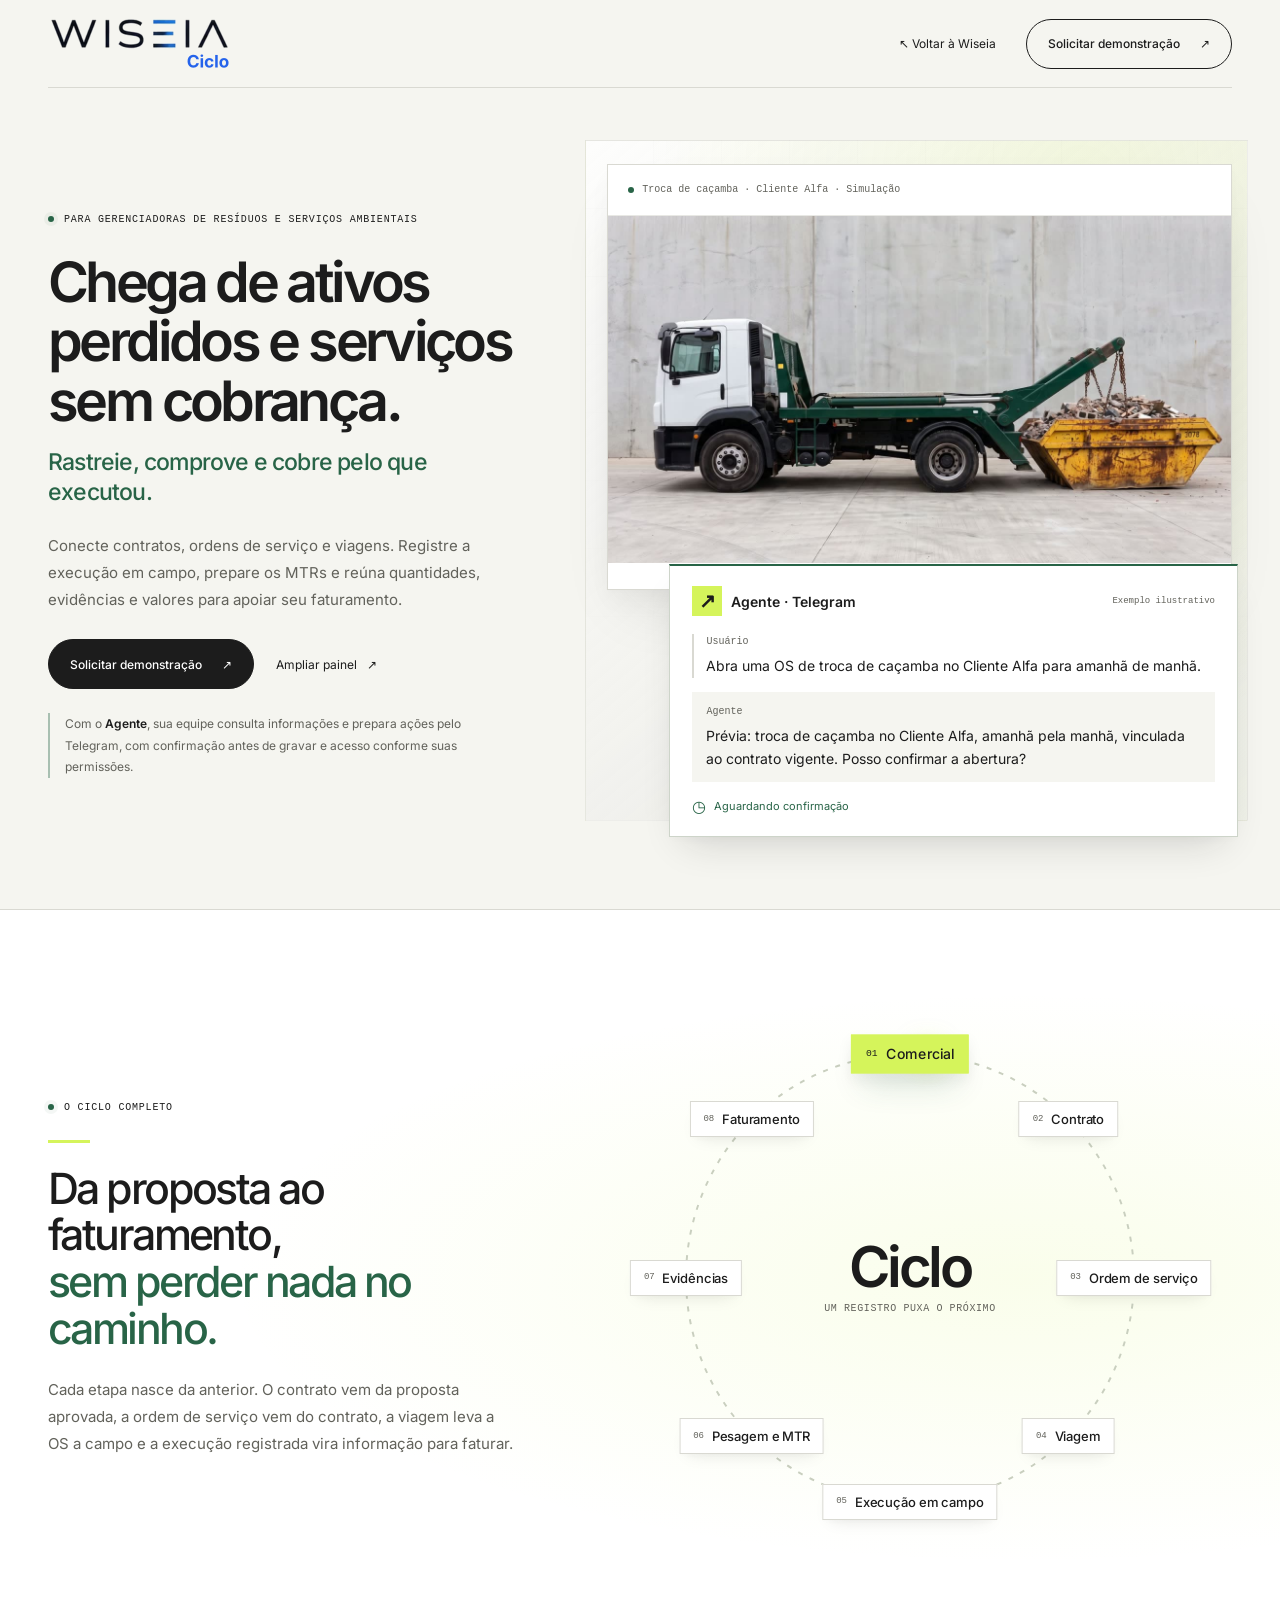
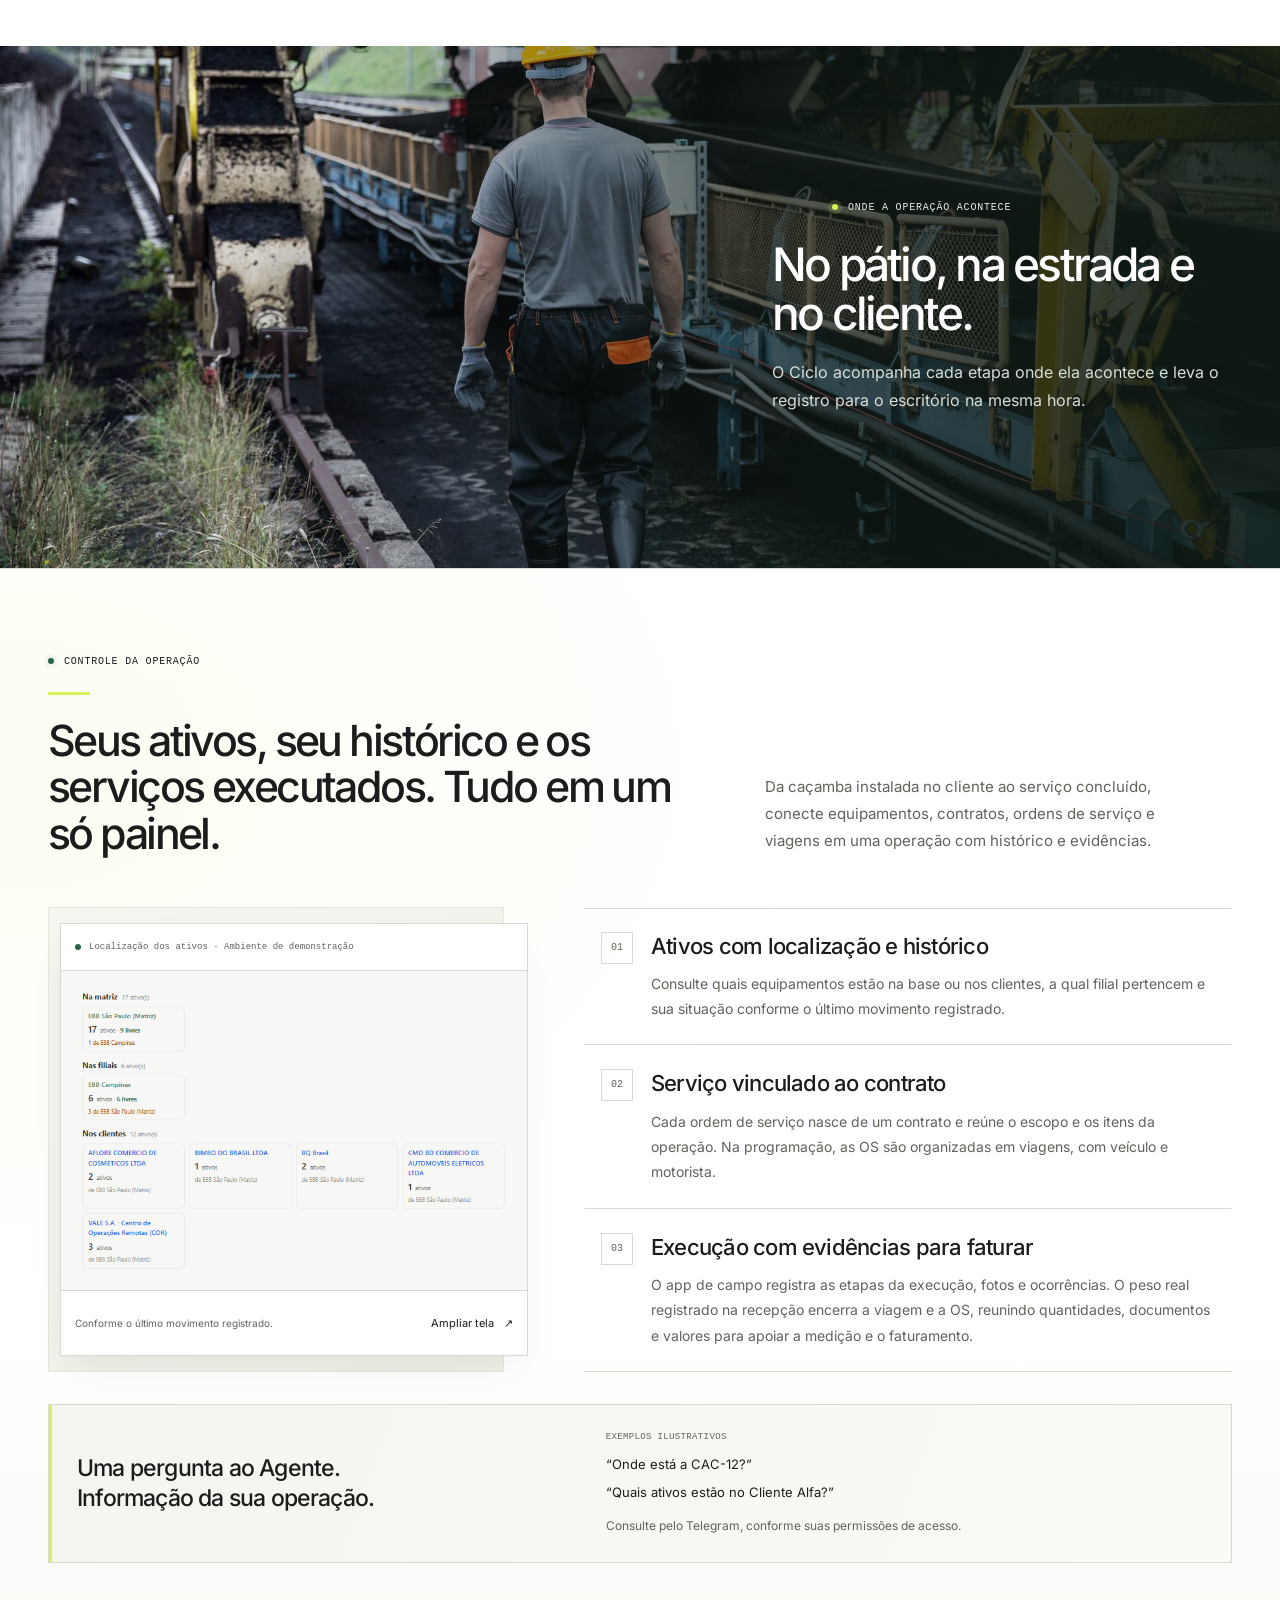
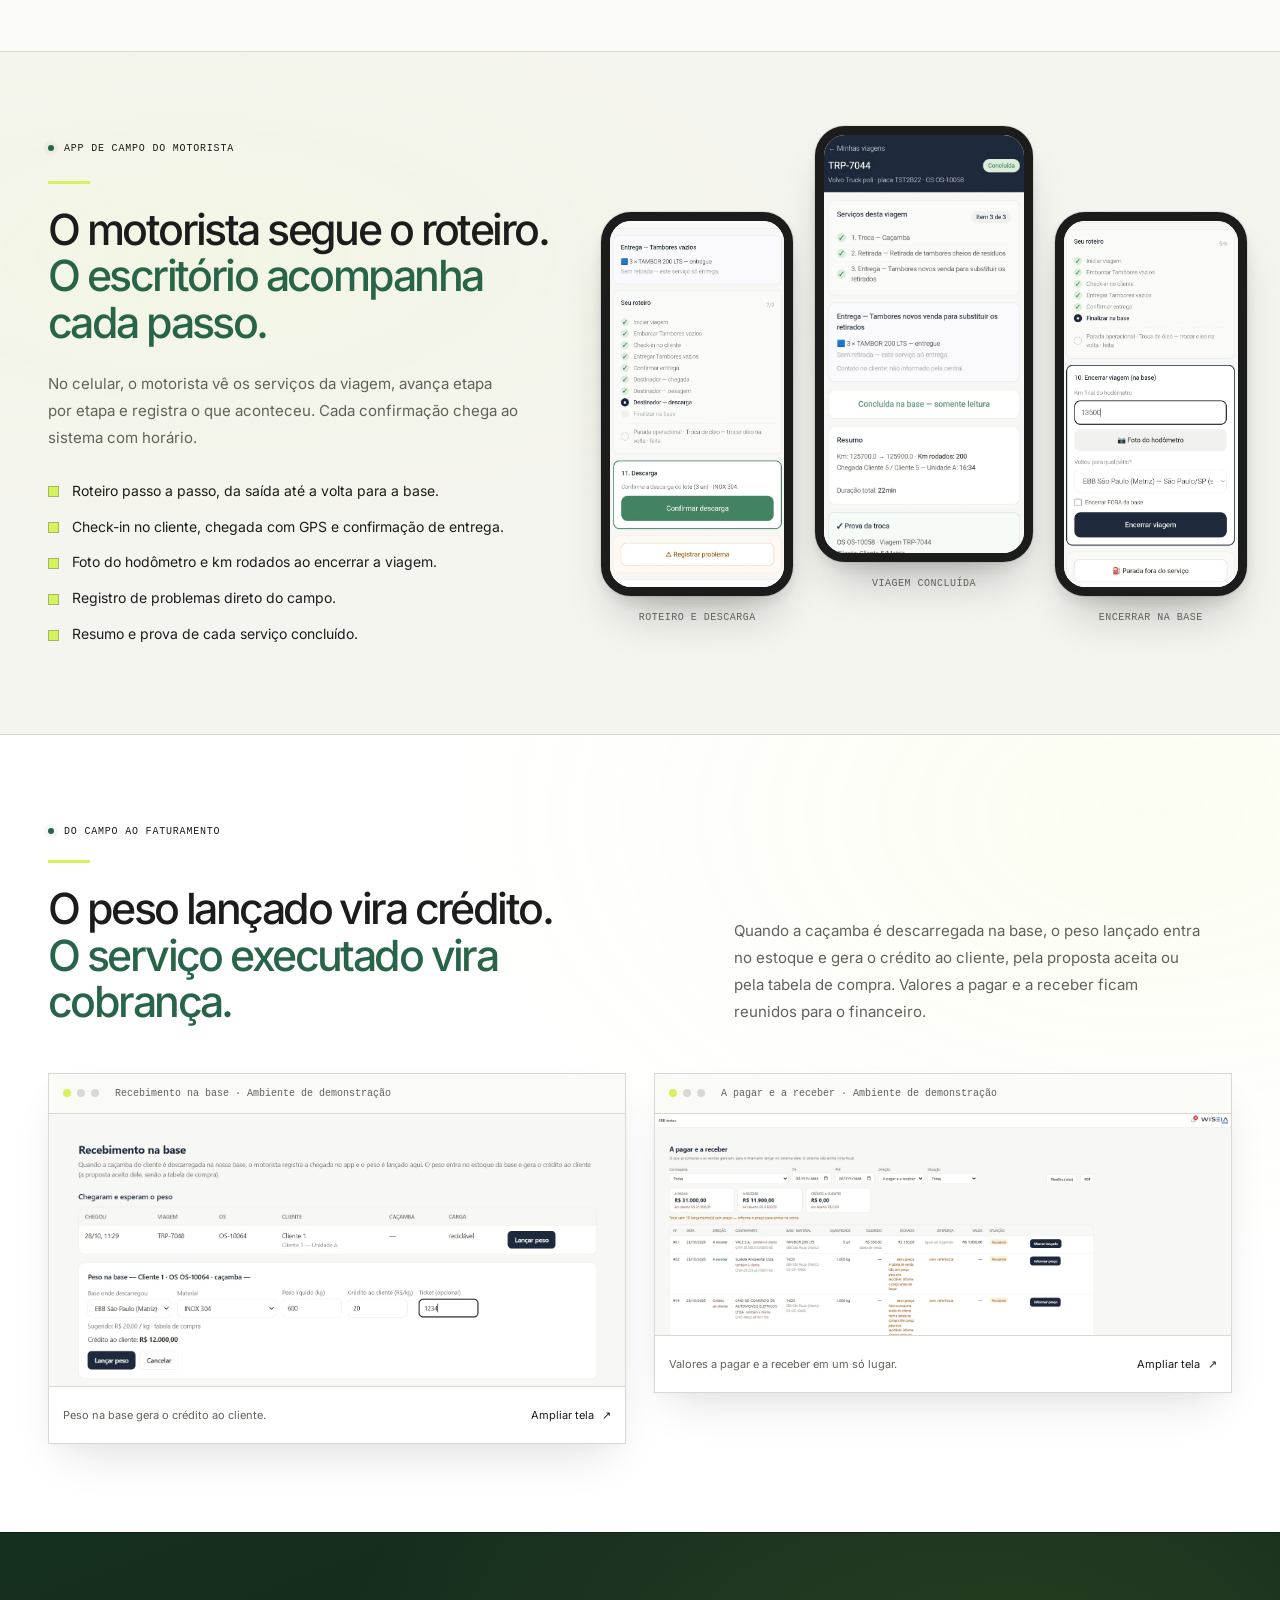
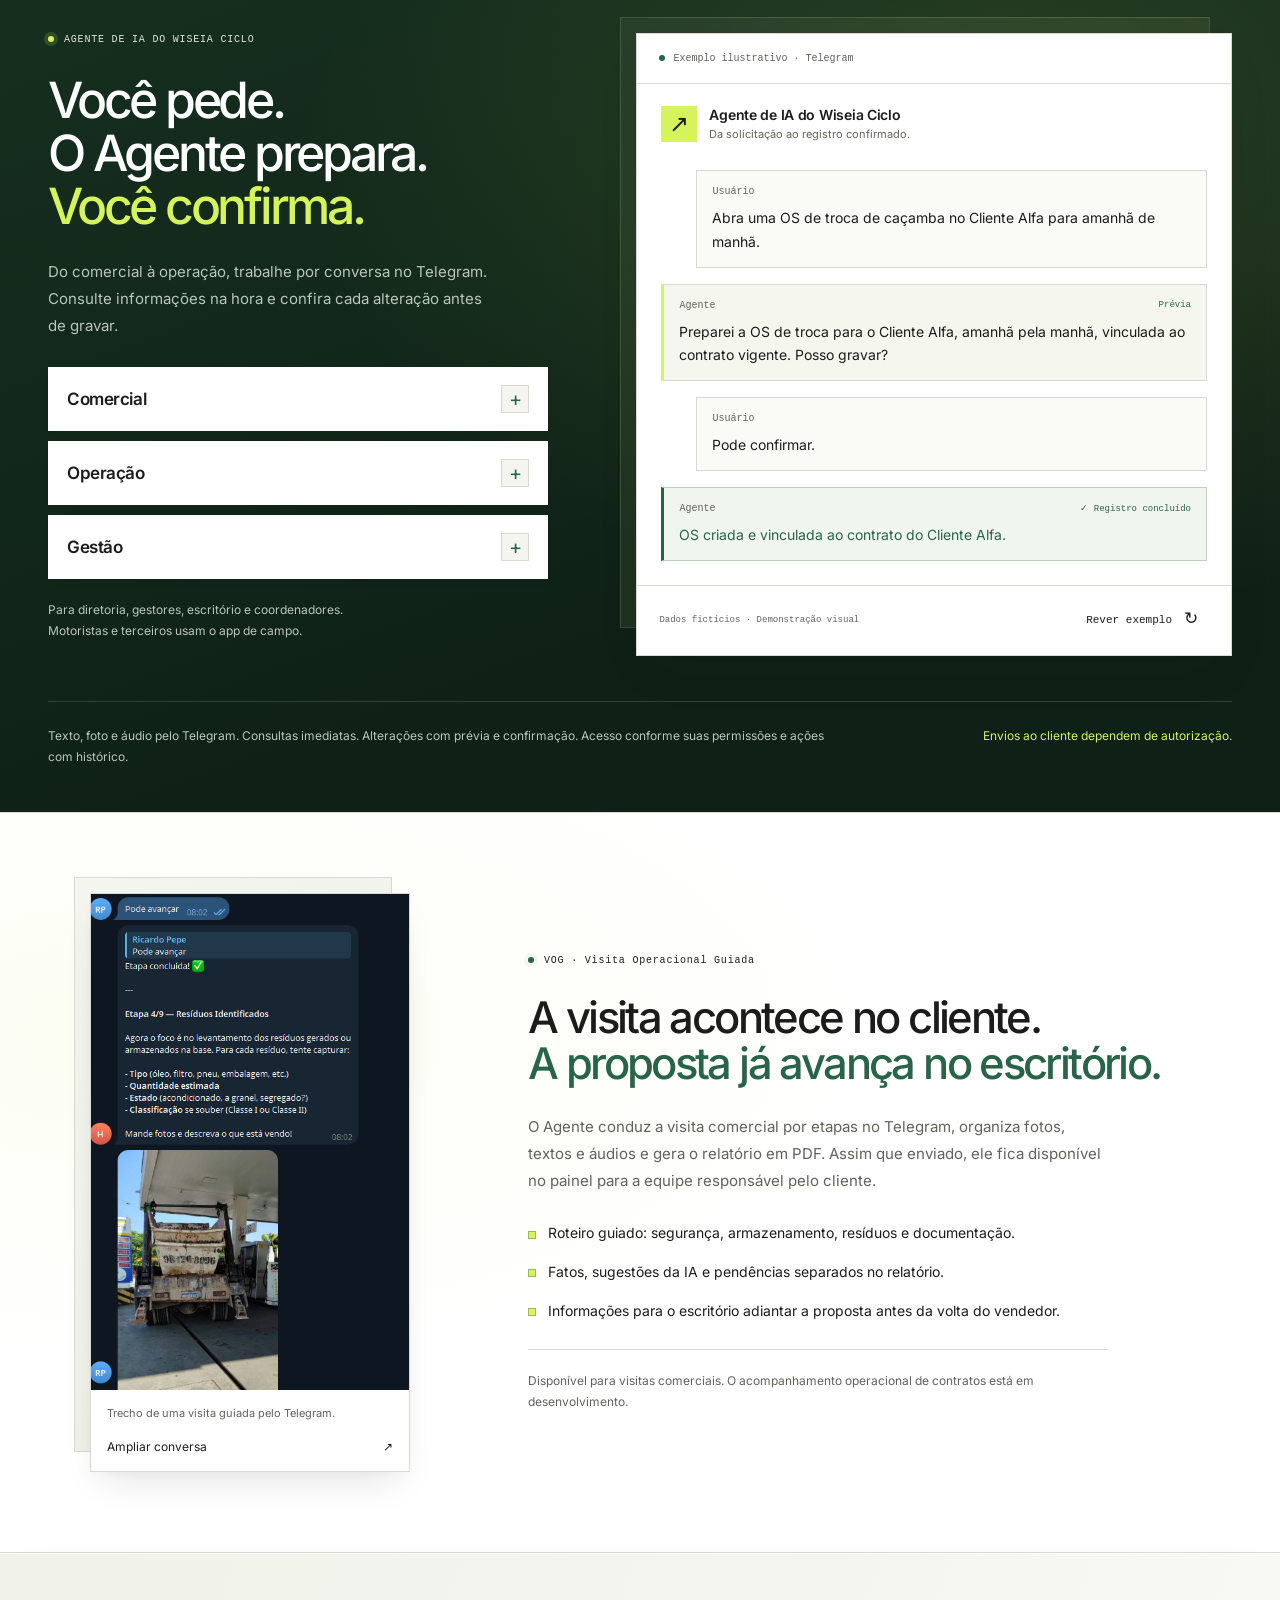
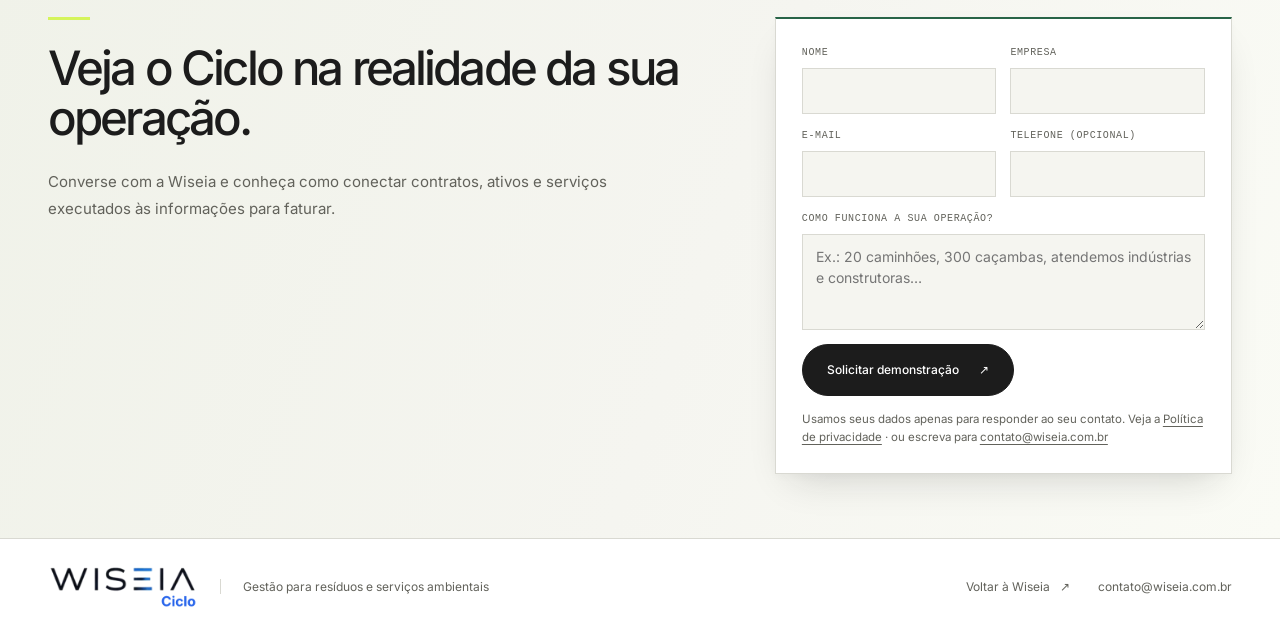
==== ciclo/index.html @ 480c8fe6 "Site publicado: home, Ciclo, Med, privacidade, formulários, SEO e analytics Co-Authored-By: Claude O" ====
<!doctype html>
<html lang="pt-BR">
<head>
  <meta charset="utf-8">
  <meta name="viewport" content="width=device-width, initial-scale=1">
  <meta name="theme-color" content="#f5f5f0">
  <meta name="description" content="WISEIA Ciclo: gestão para gerenciadoras de resíduos e serviços ambientais. Conecte contratos, ordens de serviço, viagens e evidências da execução em campo.">
  <title>WISEIA Ciclo — Opere, comprove e prepare seu faturamento</title>
  <link rel="canonical" href="https://wiseia.com.br/ciclo/">
  <link rel="icon" href="../favicon.ico" sizes="any">
  <link rel="icon" type="image/png" sizes="32x32" href="../assets/logos/favicon-32.png">
  <link rel="apple-touch-icon" href="../assets/logos/apple-touch-icon.png">
  <meta property="og:type" content="website">
  <meta property="og:locale" content="pt_BR">
  <meta property="og:site_name" content="WISEIA">
  <meta property="og:url" content="https://wiseia.com.br/ciclo/">
  <meta property="og:title" content="WISEIA Ciclo — Chega de ativos perdidos e serviços sem cobrança">
  <meta property="og:description" content="Gestão para gerenciadoras de resíduos e serviços ambientais: contratos, ordens de serviço, viagens, ativos e evidências da execução para apoiar o faturamento.">
  <meta property="og:image" content="https://wiseia.com.br/ciclo/assets/compartilhar-ciclo.jpg">
  <meta property="og:image:width" content="1200">
  <meta property="og:image:height" content="630">
  <meta property="og:image:alt" content="WISEIA Ciclo: chega de ativos perdidos e serviços sem cobrança.">
  <meta name="twitter:card" content="summary_large_image">
  <link rel="stylesheet" href="ciclo.css?v=5">
</head>
<body>
  <a class="skip" href="#conteudo">Pular para o conteúdo</a>
  <header class="header wrap">
    <a class="brand" href="../index.html" aria-label="WISEIA Ciclo — voltar à Wiseia">
      <span class="logo logo-ciclo"><img src="assets/wiseia-ciclo-logo-transparente.png" alt="WISEIA Ciclo" width="368" height="110"></span>
    </a>
    <nav aria-label="Navegação principal">
      <a class="back" href="../index.html"><span aria-hidden="true">↖</span> Voltar à Wiseia</a>
      <a class="button button-outline header-contact" href="#contato">Solicitar demonstração <span aria-hidden="true">↗</span></a>
    </nav>
  </header>
  <main id="conteudo">
    <section class="hero wrap" aria-labelledby="hero-title">
      <div class="copy">
        <p class="eyebrow"><span aria-hidden="true"></span>PARA GERENCIADORAS DE RESÍDUOS E SERVIÇOS AMBIENTAIS</p>
        <h1 id="hero-title">Chega de ativos perdidos e serviços sem cobrança.</h1>
        <p class="hero-complement">Rastreie, comprove e cobre pelo que executou.</p>
        <p class="lead">Conecte contratos, ordens de serviço e viagens. Registre a execução em campo, prepare os MTRs e reúna quantidades, evidências e valores para apoiar seu faturamento.</p>
        <div class="actions">
          <a class="button button-primary" href="#contato">Solicitar demonstração <span aria-hidden="true">↗</span></a>
          <a class="panel-link" href="../assets/raw_files/wiseia-ciclo-painel-operacional.png" data-open-panel aria-haspopup="dialog" aria-controls="panel-dialog">Ampliar painel <span aria-hidden="true">↗</span></a>
        </div>
        <p class="hermes">Com o <strong>Agente</strong>, sua equipe consulta informações e prepara ações pelo Telegram, com confirmação antes de gravar e acesso conforme suas permissões.</p>
      </div>
      <div class="visual">
        <div class="product-scene">
        <figure class="swap-card">
          <figcaption><span class="live-dot" aria-hidden="true"></span> Troca de caçamba · Cliente Alfa · Simulação</figcaption>
          <div class="swap-video" data-swap-video>
            <video src="assets/retirada-cacamba.mp4?v=2" poster="assets/retirada-cacamba-poster.jpg" muted loop playsinline autoplay preload="auto" aria-label="Simulação em vídeo: os braços do caminhão poliguindaste colocam a caçamba cheia de entulho sobre a carroceria, o caminhão sai e, em seguida, uma caçamba vazia aparece instalada no cliente."></video>
            <span class="swap-vtag vtag-os" aria-hidden="true"><i></i>OS-10064 · retirada de caçamba</span>
            <span class="swap-vtag vtag-ok" aria-hidden="true">✓ CAC-07 retirada · 09:14</span>
            <span class="swap-vtag vtag-ok vtag-in" aria-hidden="true">✓ CAC-12 instalada · 09:20</span>
          </div>
          <svg class="swap-scene" viewBox="0 0 640 380" role="img" aria-labelledby="swap-title">
            <title id="swap-title">Ilustração animada: um caminhão poliguindaste chega com uma caçamba vazia, a caçamba vazia sobe e gira no ar, a caçamba cheia do cliente sobe sem inclinar e é colocada no caminhão, a vazia fica instalada no Cliente Alfa e o caminhão leva a cheia para a base.</title>
            <defs>
              <!-- materiais -->
              <linearGradient id="g-cac" x1="0" y1="0" x2="0" y2="1"><stop offset="0" stop-color="#f58a3a"/><stop offset=".45" stop-color="#e66a1f"/><stop offset="1" stop-color="#b9490c"/></linearGradient>
              <linearGradient id="g-cab" x1="0" y1="0" x2="1" y2="0"><stop offset="0" stop-color="#d9dee2"/><stop offset=".25" stop-color="#f7f8f9"/><stop offset=".8" stop-color="#ffffff"/><stop offset="1" stop-color="#dfe4e7"/></linearGradient>
              <linearGradient id="g-cab-v" x1="0" y1="0" x2="0" y2="1"><stop offset="0" stop-color="#ffffff" stop-opacity="0"/><stop offset=".7" stop-color="#000" stop-opacity="0"/><stop offset="1" stop-color="#000" stop-opacity=".12"/></linearGradient>
              <linearGradient id="g-glass" x1="0" y1="0" x2="1" y2="1"><stop offset="0" stop-color="#526a77"/><stop offset=".38" stop-color="#22313a"/><stop offset=".46" stop-color="#6f8996"/><stop offset=".52" stop-color="#26353e"/><stop offset="1" stop-color="#151f25"/></linearGradient>
              <linearGradient id="g-green" x1="0" y1="0" x2="0" y2="1"><stop offset="0" stop-color="#43996a"/><stop offset=".5" stop-color="#2f7a4f"/><stop offset="1" stop-color="#1f5737"/></linearGradient>
              <linearGradient id="g-arm" x1="0" y1="0" x2="1" y2="0"><stop offset="0" stop-color="#2a6c47"/><stop offset=".45" stop-color="#47a06f"/><stop offset="1" stop-color="#215a3b"/></linearGradient>
              <linearGradient id="g-chrome" x1="0" y1="0" x2="0" y2="1"><stop offset="0" stop-color="#f6f8f9"/><stop offset=".3" stop-color="#b6bec4"/><stop offset=".5" stop-color="#eef2f4"/><stop offset=".75" stop-color="#9aa3a9"/><stop offset="1" stop-color="#5f686e"/></linearGradient>
              <linearGradient id="g-dark" x1="0" y1="0" x2="0" y2="1"><stop offset="0" stop-color="#3b4249"/><stop offset="1" stop-color="#181b1e"/></linearGradient>
              <linearGradient id="g-under" x1="0" y1="0" x2="0" y2="1"><stop offset="0" stop-color="#000" stop-opacity=".55"/><stop offset="1" stop-color="#000" stop-opacity="0"/></linearGradient>
              <radialGradient id="g-rim" cx=".42" cy=".38" r=".7"><stop offset="0" stop-color="#f3f5f6"/><stop offset=".55" stop-color="#bcc3c8"/><stop offset="1" stop-color="#7c858b"/></radialGradient>
              <radialGradient id="g-tire"><stop offset=".6" stop-color="#2a2d31"/><stop offset=".92" stop-color="#151719"/><stop offset="1" stop-color="#0c0d0e"/></radialGradient>
              <radialGradient id="g-lamp" cx=".35" cy=".35" r=".8"><stop offset="0" stop-color="#ffffff"/><stop offset=".6" stop-color="#dfe7ee"/><stop offset="1" stop-color="#8e9aa3"/></radialGradient>
              <pattern id="p-zebra" width="6" height="6" patternUnits="userSpaceOnUse" patternTransform="rotate(45)"><rect width="3" height="6" fill="#d7262b"/><rect x="3" width="3" height="6" fill="#ffffff"/></pattern>
              <!-- textura de tinta gasta -->
              <filter id="f-grain" x="0" y="0" width="100%" height="100%">
                <feTurbulence type="fractalNoise" baseFrequency="0.9" numOctaves="2" seed="7" result="n"/>
                <feColorMatrix in="n" type="matrix" values="0 0 0 0 0  0 0 0 0 0  0 0 0 0 0  0 0 0 0.22 0" result="na"/>
                <feComposite in="na" in2="SourceGraphic" operator="in" result="nm"/>
                <feBlend in="SourceGraphic" in2="nm" mode="multiply"/>
              </filter>

              <!-- caçamba estacionária (vista lateral) -->
              <g id="cac-body">
                <path d="M2 4 H128 L116 56 H14 Z" fill="url(#g-cac)" stroke="#7a3208" stroke-width="1.1" stroke-linejoin="round" filter="url(#f-grain)"/>
                <path d="M116 56 H14 L12.4 49 H117.6 Z" fill="#000" opacity=".16"/>
                <path d="M3.5 6 L15 54" stroke="#000" stroke-width="2" opacity=".12"/>
                <path d="M126.5 6 L115 54" stroke="#000" stroke-width="2" opacity=".12"/>
                <path d="M44 8 L46 54 M86 8 L84 54" stroke="#c14f10" stroke-width="3.2"/>
                <path d="M44.9 8 L46.9 54 M86.9 8 L84.9 54" stroke="#ffa565" stroke-width=".8" opacity=".75"/>
                <path d="M28 22 C29 31 27 38 29 47 M63 21 C64 29 62 37 64 45 M101 22 C100 30 102 38 100 46" stroke="#6b2a07" stroke-width="1.6" opacity=".22" fill="none"/>
                <ellipse cx="72" cy="36" rx="9" ry="5" fill="#000" opacity=".06"/>
                <ellipse cx="70" cy="34.5" rx="7" ry="3" fill="#fff" opacity=".07"/>
                <rect x="13" y="25" width="12" height="15" fill="url(#p-zebra)" stroke="#7a3208" stroke-width=".6"/>
                <rect x="105" y="25" width="12" height="15" fill="url(#p-zebra)" stroke="#7a3208" stroke-width=".6"/>
                <path d="M5 17 H125" stroke="#a9440b" stroke-width="5"/>
                <path d="M5 15 H125" stroke="#ffa565" stroke-width=".9" opacity=".8"/>
                <path d="M5 19.4 H125" stroke="#000" stroke-width=".8" opacity=".2"/>
                <rect x="-8" y="13" width="11" height="8" rx="2.5" fill="#4f2207"/>
                <rect x="127" y="13" width="11" height="8" rx="2.5" fill="#4f2207"/>
                <circle cx="-2.5" cy="17" r="1.6" fill="#9a5a34"/>
                <circle cx="132.5" cy="17" r="1.6" fill="#9a5a34"/>
                <rect x="-3" y="-3" width="136" height="9" rx="1.5" fill="#d65d17" stroke="#7a3208" stroke-width="1.1"/>
                <path d="M-1 -1.2 H131" stroke="#ffb57e" stroke-width="1" opacity=".8"/>
                <path d="M-2 4.6 H132" stroke="#000" stroke-width=".9" opacity=".2"/>
                <rect x="22" y="55" width="16" height="4" rx="1" fill="#3f1b05"/>
                <rect x="92" y="55" width="16" height="4" rx="1" fill="#3f1b05"/>
              </g>
              <g id="cac-load" stroke="#5f574d" stroke-width=".8" stroke-linejoin="round">
                <path d="M3 -2 L9 -10 L19 -13 L26 -5 L24 -2Z" fill="#9d9384"/>
                <path d="M17 -2 L23 -14 L35 -19 L44 -10 L40 -2Z" fill="#c9bfae"/>
                <path d="M35 -2 L41 -15 L53 -23 L63 -13 L59 -2Z" fill="#b8ad9c"/>
                <path d="M51 -9 L57 -21 L69 -25 L77 -15 L71 -7Z" fill="#9a5a3c"/>
                <path d="M57 -2 L65 -13 L79 -17 L87 -7 L83 -2Z" fill="#a7a7a1"/>
                <path d="M77 -5 L85 -19 L97 -22 L103 -11 L97 -3Z" fill="#c9bfae"/>
                <path d="M83 -2 L91 -10 L105 -14 L113 -5 L109 -2Z" fill="#9d9384"/>
                <path d="M103 -2 L109 -11 L119 -12 L127 -2Z" fill="#b8ad9c"/>
                <path d="M27 -11 L33 -17 L40 -15 L37 -9Z" fill="#7d7468"/>
                <path d="M89 -15 L95 -20 L101 -17 L97 -12Z" fill="#a8603f"/>
                <path d="M62 -18 L66 -22 L72 -20 L69 -16Z" fill="#7d7468"/>
                <path d="M46 -6 L49 -9 L53 -7 L51 -4Z" fill="#6f665b"/>
              </g>

              <!-- roda: pneu com banda, flanco, aro, porcas -->
              <g id="wheel">
                <circle r="25" fill="url(#g-tire)"/>
                <circle r="24" fill="none" stroke="#33373c" stroke-width="2.2" stroke-dasharray="2.4 1.8"/>
                <circle r="19.5" fill="none" stroke="#3a3e43" stroke-width=".7"/>
                <circle r="15" fill="url(#g-rim)"/>
                <circle r="15" fill="none" stroke="#545c62" stroke-width="1.1"/>
                <circle r="11.5" fill="none" stroke="#8d969c" stroke-width=".8"/>
                <g fill="#4d5459"><circle cx="8" cy="0" r="1.4"/><circle cx="5.66" cy="5.66" r="1.4"/><circle cx="0" cy="8" r="1.4"/><circle cx="-5.66" cy="5.66" r="1.4"/><circle cx="-8" cy="0" r="1.4"/><circle cx="-5.66" cy="-5.66" r="1.4"/><circle cx="0" cy="-8" r="1.4"/><circle cx="5.66" cy="-5.66" r="1.4"/></g>
                <circle r="4.8" fill="#8a9298"/><circle r="2.1" fill="#2a2f34"/>
              </g>
            </defs>

            <!-- chão, estrada e marcação do cliente -->
            <path class="swap-road" d="M0 300 H640"/>
            <path class="swap-lane" d="M0 322 H640"/>
            <g class="swap-pin" transform="translate(470 344)">
              <path d="M0 -14 c-6 0 -10 4.5 -10 10 c0 7 10 16 10 16 s10 -9 10 -16 c0 -5.5 -4 -10 -10 -10z" fill="#286447"/>
              <circle cy="-4" r="3.4" fill="#d5f45b"/>
              <text x="16" y="1">Cliente Alfa</text>
            </g>
            <ellipse class="swap-spot" cx="470" cy="301" rx="74" ry="6"/>
            <ellipse class="swap-ring" cx="470" cy="300" rx="80" ry="14"/>

            <!-- caçamba G: começa cheia no cliente e vai para o caminhão -->
            <g class="cac cac-g">
              <use href="#cac-load" class="cac-mound" transform="translate(405 244)"/>
              <use href="#cac-body" transform="translate(405 244)"/>
              <text class="cac-id" x="470" y="282">CAC-07</text>
            </g>

            <!-- caminhão poliguindaste: chassi, cabine e rodas -->
            <g class="truck">
              <ellipse cx="152" cy="301" rx="152" ry="4.5" fill="#1c1c1c" opacity=".2"/>
              <rect x="8" y="254" width="286" height="32" fill="url(#g-under)" opacity=".55"/>
              <!-- longarina e plataforma -->
              <rect x="4" y="246" width="296" height="10" rx="1.5" fill="url(#g-dark)"/>
              <path d="M4 247.2 H300" stroke="#59616a" stroke-width=".8"/>
              <rect x="4" y="236" width="238" height="10.5" rx="1" fill="url(#g-green)" stroke="#173f29" stroke-width=".8"/>
              <path d="M5 237 H241" stroke="#7fcc9f" stroke-width=".8" opacity=".7"/>
              <g fill="#d7262b"><rect x="26" y="240" width="5" height="2.6"/><rect x="66" y="240" width="5" height="2.6"/><rect x="106" y="240" width="5" height="2.6"/><rect x="146" y="240" width="5" height="2.6"/><rect x="186" y="240" width="5" height="2.6"/><rect x="226" y="240" width="5" height="2.6"/></g>
              <g fill="#ffffff"><rect x="31" y="240" width="5" height="2.6"/><rect x="71" y="240" width="5" height="2.6"/><rect x="111" y="240" width="5" height="2.6"/><rect x="151" y="240" width="5" height="2.6"/><rect x="191" y="240" width="5" height="2.6"/><rect x="231" y="240" width="5" height="2.6"/></g>
              <!-- traseira: lanterna e pé estabilizador -->
              <rect x="1" y="237" width="5" height="11" rx="1.2" fill="#c81e24"/>
              <rect x="1.8" y="238.5" width="3.4" height="3" rx=".8" fill="#ff8a8f" opacity=".7"/>
              <path d="M13 252 L22 252 L12 293 L5 293 Z" fill="url(#g-arm)" stroke="#173f29" stroke-width=".8"/>
              <rect x="0" y="292" width="17" height="4.5" rx="1.2" fill="#24282c"/>
              <!-- tanque de ar, tanque de combustível e bateria -->
              <rect x="116" y="257" width="30" height="10" rx="5" fill="url(#g-chrome)" opacity=".85"/>
              <rect x="150" y="257" width="46" height="24" rx="10" fill="url(#g-chrome)" stroke="#6a7378" stroke-width=".8"/>
              <path d="M156 258 V280 M190 258 V280" stroke="#3b4248" stroke-width="2.2"/>
              <rect x="166" y="255" width="7" height="3" rx="1" fill="#5d666c"/>
              <rect x="200" y="257" width="27" height="27" rx="2" fill="url(#g-dark)"/>
              <path d="M200 261 H227" stroke="#59616a" stroke-width=".8"/>
              <!-- protetor lateral -->
              <g fill="url(#g-green)" stroke="#173f29" stroke-width=".5">
                <rect x="112" y="262" width="118" height="3.6" rx="1.8"/>
                <rect x="112" y="279" width="118" height="3.6" rx="1.8"/>
                <rect x="113" y="255" width="3.4" height="29" rx="1"/>
                <rect x="146" y="255" width="3.4" height="29" rx="1"/>
                <rect x="196" y="255" width="3.4" height="29" rx="1"/>
              </g>
              <g fill="#d7262b"><circle cx="130" cy="263.8" r="1.1"/><circle cx="172" cy="263.8" r="1.1"/><circle cx="214" cy="263.8" r="1.1"/></g>
              <!-- cavalete atrás da cabine -->
              <path d="M232 238 L233.5 190 H240.5 L241 238 Z" fill="url(#g-arm)" stroke="#173f29" stroke-width=".8"/>
              <path d="M231 190 H243" stroke="#173f29" stroke-width="3" stroke-linecap="round"/>
              <!-- cabine (cara-chata) -->
              <path d="M244 290 V275 A27 27 0 0 1 298 275 V290 Z" fill="#0f1113"/>
              <path d="M241 288 V184 Q241 174 252 174 H283 Q291 174 292 182 L295 240 Q297 252 296 264 V288 Z" fill="url(#g-cab)" stroke="#8a9298" stroke-width=".9" stroke-linejoin="round"/>
              <path d="M241 288 V184 Q241 174 252 174 H283 Q291 174 292 182 L295 240 Q297 252 296 264 V288 Z" fill="url(#g-cab-v)"/>
              <path d="M241 186 Q241 174 252 174 H283 Q291 174 292 182 L292.3 186 Z" fill="#c9d0d5" opacity=".8"/>
              <path d="M244 176 H289" stroke="#fff" stroke-width="1" opacity=".9"/>
              <circle cx="287" cy="177.5" r="1.1" fill="#f59e0b"/><circle cx="282" cy="177.5" r="1.1" fill="#f59e0b"/>
              <rect x="247" y="185" width="9" height="22" rx="1.6" fill="url(#g-glass)" stroke="#27333a" stroke-width=".7"/>
              <path d="M260 182 H285 Q288 182 288.4 186 L290 226 H260 Z" fill="url(#g-glass)" stroke="#27333a" stroke-width="1"/>
              <path d="M268 182 H274 L263 226 H260 V214 Z" fill="#fff" opacity=".12"/>
              <path d="M257 180 V262 Q257 266 261 266 H290" fill="none" stroke="#aeb6bb" stroke-width="1"/>
              <rect x="261" y="231" width="8" height="2.2" rx="1" fill="#59626a"/>
              <rect x="268" y="238" width="13" height="8" rx=".8" fill="#ffffff" stroke="#c1c8cd" stroke-width=".5"/>
              <path d="M270 240.5 H279 M270 242.5 H277 M270 244.5 H278" stroke="#7d868c" stroke-width=".5"/>
              <rect x="268" y="248" width="8" height="5" rx=".6" fill="#e6efff" stroke="#c1c8cd" stroke-width=".4"/>
              <path d="M292 182 L295 240 Q297 252 296 264 H293.5 L291 186 Z" fill="#000" opacity=".07"/>
              <path d="M241 266 H296 V288 H241 Z" fill="url(#g-dark)"/>
              <path d="M241 266.5 H296" stroke="#66737d" stroke-width=".8"/>
              <path d="M293 244 H296 M293 247 H296.4 M293 250 H296.6" stroke="#9aa3a9" stroke-width=".7"/>
              <rect x="290" y="252" width="6.5" height="8" rx="2" fill="url(#g-lamp)" stroke="#7d878e" stroke-width=".5"/>
              <rect x="290" y="261" width="6.5" height="3" rx="1" fill="#f59e0b"/>
              <rect x="292" y="268" width="6.5" height="20" rx="2" fill="#24292e"/>
              <rect x="247" y="279" width="12" height="2.6" rx=".8" fill="#a7afb4"/>
              <path d="M292 190 H301.5 V223" fill="none" stroke="#24292e" stroke-width="2.2" stroke-linejoin="round"/>
              <rect x="298.2" y="194" width="6.4" height="24" rx="2.2" fill="url(#g-dark)"/>
              <rect x="299.2" y="220.5" width="5" height="6" rx="1.5" fill="url(#g-dark)"/>
              <!-- rodas (eixo traseiro duplo + dianteiro) -->
              <g class="wheel" style="transform-origin:32px 275px"><use href="#wheel" x="32" y="275"/></g>
              <g class="wheel" style="transform-origin:86px 275px"><use href="#wheel" x="86" y="275"/></g>
              <g class="wheel" style="transform-origin:271px 275px"><use href="#wheel" x="271" y="275"/></g>
              <!-- para-lamas por cima das rodas -->
              <path d="M5 262 Q5 246 24 246 H94 Q113 246 113 262" fill="none" stroke="#1b1e21" stroke-width="4.2" stroke-linecap="round"/>
              <path d="M241 277 A30 30 0 0 1 300 277" fill="none" stroke="#1b1e21" stroke-width="3.6"/>
            </g>

            <!-- caçamba T: chega vazia no caminhão e fica instalada no cliente -->
            <g class="cac cac-t">
              <use href="#cac-load" class="cac-mound" transform="translate(105 178)"/>
              <use href="#cac-body" transform="translate(105 178)"/>
              <text class="cac-id" x="170" y="216">CAC-12</text>
            </g>

            <!-- braços do poliguindaste: ficam por fora da caçamba -->
            <g class="truck">
              <path d="M110 239 L120 233 L60 149 L52 155 Z" fill="#1d4d33" opacity=".95"/>
              <path d="M125 245 L98 220" stroke="url(#g-dark)" stroke-width="6.5" stroke-linecap="round"/>
              <path d="M98 220 L72 197" stroke="url(#g-chrome)" stroke-width="3.4" stroke-linecap="round"/>
              <path d="M97.5 219 L72.5 197" stroke="#fff" stroke-width=".7" opacity=".7"/>
              <path d="M103.3 235.7 L96.7 240.3 L36.7 154.3 L43.3 149.7 Z" fill="url(#g-arm)" stroke="#173f29" stroke-width=".9" stroke-linejoin="round"/>
              <path d="M101 236 L41 151" stroke="#8fe0b2" stroke-width=".8" opacity=".55"/>
              <rect x="33" y="145" width="15" height="9" rx="2.5" fill="#215a3b" stroke="#173f29" stroke-width=".8"/>
              <circle cx="100" cy="238" r="4.2" fill="#24282c"/><circle cx="100" cy="238" r="1.6" fill="#9aa3a9"/>
              <circle cx="72" cy="197" r="2.2" fill="#24282c"/>
              <path d="M40.5 154 V176" stroke="#3a3f44" stroke-width="2.6" stroke-dasharray="2.6 1.6"/>
              <path d="M40.5 176 q0 5 4 5 q3 0 3 -3" fill="none" stroke="#3a3f44" stroke-width="2"/>
            </g>

            <!-- registros que aparecem ao longo da troca -->
            <g class="swap-tag tag-os" transform="translate(372 128)">
              <rect width="196" height="30" rx="4"/><circle cx="16" cy="15" r="4" class="tag-dot"/>
              <text x="28" y="19">OS-10064 · troca de caçamba</text>
            </g>
            <g class="swap-tag tag-ok" transform="translate(368 168)">
              <rect width="204" height="30" rx="4"/><text x="14" y="19">✓ CAC-12 instalada · 09:14</text>
            </g>
            <g class="swap-tag tag-out" transform="translate(300 150)">
              <rect width="214" height="30" rx="4"/><text x="14" y="19">CAC-07 retirada · rumo à base</text>
            </g>
          </svg>
        </figure>
        <aside class="hermes-card" aria-labelledby="hermes-title">
          <div class="hermes-head"><h2 id="hermes-title"><span class="hermes-icon" aria-hidden="true">↗</span> Agente · Telegram</h2><span class="example">Exemplo ilustrativo</span></div>
          <div class="conversation"><p class="user-message"><span>Usuário</span>Abra uma OS de troca de caçamba no Cliente Alfa para amanhã de manhã.</p>
          <div class="response-slot"><span class="preparing" aria-hidden="true"><i></i><i></i><i></i> Preparando prévia</span><p class="hermes-message"><span>Agente</span>Prévia: troca de caçamba no Cliente Alfa, amanhã pela manhã, vinculada ao contrato vigente. Posso confirmar a abertura?</p></div></div>
          <p class="confirmation"><span aria-hidden="true">◷</span> Aguardando confirmação</p>
        </aside>
        </div>
      </div>
    </section>
    <section class="cycle-section" aria-labelledby="cycle-title">
      <div class="wrap cycle-layout">
        <div class="cycle-copy" data-cx-reveal>
          <p class="eyebrow"><span aria-hidden="true"></span>O CICLO COMPLETO</p>
          <h2 id="cycle-title">Da proposta ao faturamento, <span>sem perder nada no caminho.</span></h2>
          <p class="cycle-description">Cada etapa nasce da anterior. O contrato vem da proposta aprovada, a ordem de serviço vem do contrato, a viagem leva a OS a campo e a execução registrada vira informação para faturar.</p>
        </div>
        <div class="cycle-visual" data-cycle data-cx-reveal>
          <svg class="cycle-ring" viewBox="0 0 100 100" aria-hidden="true"><circle cx="50" cy="50" r="40"/></svg>
          <span class="cycle-runner" aria-hidden="true"><i></i></span>
          <div class="cycle-center" aria-hidden="true"><strong>Ciclo</strong><span>um registro puxa o próximo</span></div>
          <ol class="cycle-steps" aria-label="Etapas do Ciclo">
            <li style="--i:0"><span>01</span>Comercial</li>
            <li style="--i:1"><span>02</span>Contrato</li>
            <li style="--i:2"><span>03</span>Ordem de serviço</li>
            <li style="--i:3"><span>04</span>Viagem</li>
            <li style="--i:4"><span>05</span>Execução em campo</li>
            <li style="--i:5"><span>06</span>Pesagem e MTR</li>
            <li style="--i:6"><span>07</span>Evidências</li>
            <li style="--i:7"><span>08</span>Faturamento</li>
          </ol>
        </div>
      </div>
    </section>
    <section class="field-band" aria-labelledby="field-band-title">
      <img src="assets/operacao-industrial-2000.jpg" alt="Operador de capacete amarelo caminhando ao lado de uma esteira industrial." width="2000" height="1333" loading="lazy" decoding="async">
      <div class="wrap field-band-copy" data-cx-reveal>
        <p class="eyebrow"><span aria-hidden="true"></span>ONDE A OPERAÇÃO ACONTECE</p>
        <h2 id="field-band-title">No pátio, na estrada e no cliente.</h2>
        <p>O Ciclo acompanha cada etapa onde ela acontece e leva o registro para o escritório na mesma hora.</p>
      </div>
    </section>
    <section class="operation" aria-labelledby="operation-title">
      <div class="wrap">
        <header class="operation-heading" data-operation-reveal>
          <div>
            <p class="eyebrow"><span aria-hidden="true"></span>CONTROLE DA OPERAÇÃO</p>
            <h2 id="operation-title">Seus ativos, seu histórico e os serviços executados. Tudo em um só painel.</h2>
          </div>
          <p class="operation-description">Da caçamba instalada no cliente ao serviço concluído, conecte equipamentos, contratos, ordens de serviço e viagens em uma operação com histórico e evidências.</p>
        </header>
        <div class="operation-columns">
          <figure class="assets-view" data-operation-reveal>
            <div class="assets-window">
              <figcaption><span class="live-dot" aria-hidden="true"></span>Localização dos ativos · Ambiente de demonstração</figcaption>
              <a class="assets-capture" href="../assets/raw_files/wiseia-ciclo-localizacao-ativos.png" data-open-screen aria-haspopup="dialog" aria-controls="assets-dialog" aria-label="Ampliar captura completa de localização dos ativos">
                <img src="assets/localizacao-ativos-grupos.png" alt="Recorte real dos agrupamentos de equipamentos: na matriz EBB São Paulo, na filial EBB Campinas e nos clientes AFLORE, BIMBO DO BRASIL, BQ Brasil, CMD e VALE." width="656" height="430" loading="lazy">
              </a>
              <div class="assets-toolbar"><span>Conforme o último movimento registrado.</span><a href="../assets/raw_files/wiseia-ciclo-localizacao-ativos.png" data-open-screen aria-haspopup="dialog" aria-controls="assets-dialog">Ampliar tela <span aria-hidden="true">↗</span></a></div>
            </div>
          </figure>
          <div class="operation-details">
            <ol class="operation-blocks">
              <li data-operation-reveal><span class="operation-number" aria-hidden="true">01</span><div><h3>Ativos com localização e histórico</h3><p>Consulte quais equipamentos estão na base ou nos clientes, a qual filial pertencem e sua situação conforme o último movimento registrado.</p></div></li>
              <li data-operation-reveal><span class="operation-number" aria-hidden="true">02</span><div><h3>Serviço vinculado ao contrato</h3><p>Cada ordem de serviço nasce de um contrato e reúne o escopo e os itens da operação. Na programação, as OS são organizadas em viagens, com veículo e motorista.</p></div></li>
              <li data-operation-reveal><span class="operation-number" aria-hidden="true">03</span><div><h3>Execução com evidências para faturar</h3><p>O app de campo registra as etapas da execução, fotos e ocorrências. O peso real registrado na recepção encerra a viagem e a OS, reunindo quantidades, documentos e valores para apoiar a medição e o faturamento.</p></div></li>
            </ol>
          </div>
            <aside class="operation-hermes" aria-labelledby="operation-hermes-title" data-operation-reveal>
              <h3 id="operation-hermes-title">Uma pergunta ao Agente.<br>Informação da sua operação.</h3>
              <p class="operation-example-label">Exemplos ilustrativos</p>
              <ul class="operation-questions"><li>“Onde está a CAC-12?”</li><li>“Quais ativos estão no Cliente Alfa?”</li></ul>
              <p class="operation-permissions">Consulte pelo Telegram, conforme suas permissões de acesso.</p>
            </aside>
        </div>
      </div>
    </section>
    <section class="app-section" aria-labelledby="app-title">
      <div class="wrap app-layout">
        <div class="app-copy" data-cx-reveal>
          <p class="eyebrow"><span aria-hidden="true"></span>APP DE CAMPO DO MOTORISTA</p>
          <h2 id="app-title">O motorista segue o roteiro. <span>O escritório acompanha cada passo.</span></h2>
          <p class="app-description">No celular, o motorista vê os serviços da viagem, avança etapa por etapa e registra o que aconteceu. Cada confirmação chega ao sistema com horário.</p>
          <ul class="app-points">
            <li>Roteiro passo a passo, da saída até a volta para a base.</li>
            <li>Check-in no cliente, chegada com GPS e confirmação de entrega.</li>
            <li>Foto do hodômetro e km rodados ao encerrar a viagem.</li>
            <li>Registro de problemas direto do campo.</li>
            <li>Resumo e prova de cada serviço concluído.</li>
          </ul>
        </div>
        <div class="app-phones" data-cx-reveal>
          <figure class="phone phone-left"><div class="phone-screen"><img src="assets/app-descarga.webp" alt="App do motorista: roteiro em 7 de 9 etapas e botão Confirmar descarga do lote de INOX 304." width="610" height="1222" loading="lazy" decoding="async"></div><figcaption>Roteiro e descarga</figcaption></figure>
          <figure class="phone phone-center"><div class="phone-screen"><img src="assets/app-viagem-concluida.webp" alt="App do motorista: viagem concluída com três serviços confirmados, resumo de quilometragem e prova da troca." width="610" height="1222" loading="lazy" decoding="async"></div><figcaption>Viagem concluída</figcaption></figure>
          <figure class="phone phone-right"><div class="phone-screen"><img src="assets/app-encerrar-viagem.webp" alt="App do motorista: encerrar viagem na base com km final do hodômetro, foto do hodômetro e escolha do pátio." width="610" height="1222" loading="lazy" decoding="async"></div><figcaption>Encerrar na base</figcaption></figure>
        </div>
      </div>
    </section>
    <section class="billing-section" aria-labelledby="billing-title">
      <div class="wrap billing-layout">
        <header class="billing-heading" data-cx-reveal>
          <p class="eyebrow"><span aria-hidden="true"></span>DO CAMPO AO FATURAMENTO</p>
          <h2 id="billing-title">O peso lançado vira crédito. <span>O serviço executado vira cobrança.</span></h2>
          <p class="billing-description">Quando a caçamba é descarregada na base, o peso lançado entra no estoque e gera o crédito ao cliente, pela proposta aceita ou pela tabela de compra. Valores a pagar e a receber ficam reunidos para o financeiro.</p>
        </header>
        <div class="billing-screens">
          <figure class="browser" data-cx-reveal>
            <div class="browser-bar"><i></i><i></i><i></i><span>Recebimento na base · Ambiente de demonstração</span></div>
            <a class="browser-shot" href="assets/sistema-recebimento-base.webp" data-open-screen aria-haspopup="dialog" aria-controls="receiving-dialog" aria-label="Ampliar tela de recebimento na base"><img src="assets/sistema-recebimento-base.webp" alt="Tela Recebimento na base: caçamba que chegou aguardando peso e lançamento de 600 kg de INOX 304, gerando crédito de R$ 12.000,00 ao cliente." width="1567" height="740" loading="lazy" decoding="async"></a>
            <figcaption><span>Peso na base gera o crédito ao cliente.</span><a href="assets/sistema-recebimento-base.webp" data-open-screen aria-haspopup="dialog" aria-controls="receiving-dialog">Ampliar tela <span aria-hidden="true">↗</span></a></figcaption>
          </figure>
          <figure class="browser browser-offset" data-cx-reveal>
            <div class="browser-bar"><i></i><i></i><i></i><span>A pagar e a receber · Ambiente de demonstração</span></div>
            <a class="browser-shot" href="assets/wiseia-ciclo-apoio-financeiro.png" data-open-screen aria-haspopup="dialog" aria-controls="finance-dialog" aria-label="Ampliar tela de contas a pagar e a receber"><img src="assets/sistema-a-pagar-receber.webp" alt="Tela A pagar e a receber: totais a pagar e a receber e lançamentos por contraparte, material e situação." width="1566" height="600" loading="lazy" decoding="async"></a>
            <figcaption><span>Valores a pagar e a receber em um só lugar.</span><a href="assets/wiseia-ciclo-apoio-financeiro.png" data-open-screen aria-haspopup="dialog" aria-controls="finance-dialog">Ampliar tela <span aria-hidden="true">↗</span></a></figcaption>
          </figure>
        </div>
      </div>
    </section>
    <section class="agent-section" aria-labelledby="agent-title">
      <div class="wrap agent-layout">
        <div class="agent-copy">
          <p class="eyebrow"><span aria-hidden="true"></span>AGENTE DE IA DO WISEIA CICLO</p>
          <h2 id="agent-title">Você pede.<br>O Agente prepara.<br><span>Você confirma.</span></h2>
          <p class="agent-intro">Do comercial à operação, trabalhe por conversa no Telegram. Consulte informações na hora e confira cada alteração antes de gravar.</p>
          <div class="agent-capabilities" aria-label="Capacidades do Agente">
            <details><summary><span class="agent-capability-title">Comercial</span><span class="agent-expand" aria-hidden="true">+</span></summary><p>Cadastros por CNPJ, propostas com cálculo de custos e margens, aprovações por alçada, agenda, acompanhamento comercial e análise de editais.</p></details>
            <details><summary><span class="agent-capability-title">Operação</span><span class="agent-expand" aria-hidden="true">+</span></summary><p>Abertura e edição de OS, organização de viagens, verificação de conflitos, apontamentos e consultas de ativos, estoques e pendências de MTR e CDF. Preparação e acompanhamento de MTR, com CDF vinculado à OS.</p><p class="agent-note">A emissão oficial do MTR é concluída pelo usuário no SIGOR/SINIR.</p></details>
            <details><summary><span class="agent-capability-title">Gestão</span><span class="agent-expand" aria-hidden="true">+</span></summary><p>Resumo da manhã nos dias úteis e consulta de valores e pendências que apoiam o trabalho do financeiro.</p></details>
          </div>
          <p class="agent-audience">Para diretoria, gestores, escritório e coordenadores.<br>Motoristas e terceiros usam o app de campo.</p>
        </div>
        <figure class="agent-demo" aria-labelledby="agent-demo-title">
          <div class="agent-chat">
            <figcaption id="agent-demo-title"><span class="live-dot" aria-hidden="true"></span>Exemplo ilustrativo · Telegram</figcaption>
            <div class="agent-chat-heading"><span class="agent-mark" aria-hidden="true">↗</span><div><strong>Agente de IA do Wiseia Ciclo</strong><span>Da solicitação ao registro confirmado.</span></div></div>
            <ol class="agent-messages" aria-label="Conversa ilustrativa com dados fictícios">
              <li class="agent-turn agent-turn-user"><span class="agent-speaker">Usuário</span><p>Abra uma OS de troca de caçamba no Cliente Alfa para amanhã de manhã.</p></li>
              <li class="agent-response-slot"><span class="agent-thinking" aria-hidden="true"><i></i><i></i><i></i>Preparando prévia</span><div class="agent-turn agent-turn-preview"><span class="agent-speaker">Agente <span class="agent-message-label">Prévia</span></span><p>Preparei a OS de troca para o Cliente Alfa, amanhã pela manhã, vinculada ao contrato vigente. Posso gravar?</p></div></li>
              <li class="agent-turn agent-turn-user"><span class="agent-speaker">Usuário</span><p>Pode confirmar.</p></li>
              <li class="agent-response-slot"><span class="agent-thinking" aria-hidden="true"><i></i><i></i><i></i>Registrando após confirmação</span><div class="agent-turn agent-turn-done"><span class="agent-speaker">Agente <span class="agent-message-label">✓ Registro concluído</span></span><p>OS criada e vinculada ao contrato do Cliente Alfa.</p></div></li>
            </ol>
            <div class="agent-chat-footer"><span>Dados fictícios · Demonstração visual</span><button class="agent-replay" type="button" hidden>Rever exemplo <span aria-hidden="true">↻</span></button></div>
          </div>
        </figure>
        <footer class="agent-rules"><p>Texto, foto e áudio pelo Telegram. Consultas imediatas. Alterações com prévia e confirmação. Acesso conforme suas permissões e ações com histórico.</p><p>Envios ao cliente dependem de autorização.</p></footer>
      </div>
    </section>
    <section class="vog-section" aria-labelledby="vog-title">
      <div class="wrap vog-layout">
        <figure class="vog-figure" data-vog-reveal>
          <div class="vog-surface">
            <a class="vog-preview" href="../assets/raw_files/wiseia-ciclo-vog-telegram.png" data-open-screen aria-haspopup="dialog" aria-controls="vog-dialog" aria-label="Ampliar conversa completa de uma visita guiada pelo Telegram">
              <img src="assets/vog-telegram-previa.png" alt="Conversa real no Telegram: autorização para avançar, conclusão da etapa de armazenamento, orientações para registrar os resíduos identificados e foto enviada em campo." width="478" height="746" loading="lazy">
              <span class="vog-zoom" aria-hidden="true">Ampliar conversa ↗</span>
            </a>
            <figcaption>Trecho de uma visita guiada pelo Telegram.</figcaption>
            <a class="vog-enlarge" href="../assets/raw_files/wiseia-ciclo-vog-telegram.png" data-open-screen aria-haspopup="dialog" aria-controls="vog-dialog">Ampliar conversa <span aria-hidden="true">↗</span></a>
          </div>
        </figure>
        <div class="vog-copy" data-vog-reveal>
          <p class="eyebrow"><span aria-hidden="true"></span>VOG · Visita Operacional Guiada</p>
          <h2 id="vog-title">A visita acontece no cliente.<br><span>A proposta já avança no escritório.</span></h2>
          <p class="vog-description">O Agente conduz a visita comercial por etapas no Telegram, organiza fotos, textos e áudios e gera o relatório em PDF. Assim que enviado, ele fica disponível no painel para a equipe responsável pelo cliente.</p>
          <ul class="vog-points">
            <li>Roteiro guiado: segurança, armazenamento, resíduos e documentação.</li>
            <li>Fatos, sugestões da IA e pendências separados no relatório.</li>
            <li>Informações para o escritório adiantar a proposta antes da volta do vendedor.</li>
          </ul>
          <p class="vog-note">Disponível para visitas comerciais. O acompanhamento operacional de contratos está em desenvolvimento.</p>
        </div>
      </div>
    </section>
    <section class="closing" aria-labelledby="closing-title">
      <div class="wrap closing-layout">
        <div class="closing-copy">
          <h2 id="closing-title">Veja o Ciclo na realidade da sua operação.</h2>
          <p>Converse com a Wiseia e conheça como conectar contratos, ativos e serviços executados às informações para faturar.</p>
        </div>
        <form class="cx-form" id="contato" data-contact-form data-key="c107f0f9-f183-4b1e-8f8e-6a01b3426666" novalidate>
          <div class="cx-form-row">
            <label class="cx-field"><span>Nome</span><input type="text" name="nome" autocomplete="name" required></label>
            <label class="cx-field"><span>Empresa</span><input type="text" name="empresa" autocomplete="organization"></label>
          </div>
          <div class="cx-form-row">
            <label class="cx-field"><span>E-mail</span><input type="email" name="email" autocomplete="email" required></label>
            <label class="cx-field"><span>Telefone (opcional)</span><input type="tel" name="telefone" autocomplete="tel"></label>
          </div>
          <label class="cx-field"><span>Como funciona a sua operação?</span><textarea name="mensagem" rows="3" placeholder="Ex.: 20 caminhões, 300 caçambas, atendemos indústrias e construtoras…"></textarea></label>
          <input type="hidden" name="interesse" value="WISEIA Ciclo">
          <input type="checkbox" name="botcheck" class="cx-trap" tabindex="-1" autocomplete="off" aria-hidden="true">
          <div class="cx-form-foot">
            <button class="button button-primary closing-demo" type="submit">Solicitar demonstração <span aria-hidden="true">↗</span></button>
            <p class="cx-status" role="status" aria-live="polite" data-form-status></p>
          </div>
          <p class="cx-privacy">Usamos seus dados apenas para responder ao seu contato. Veja a <a href="../politica-de-privacidade.html">Política de privacidade</a> · ou escreva para <a href="mailto:contato@wiseia.com.br">contato@wiseia.com.br</a></p>
        </form>
      </div>
    </section>
  </main>
  <footer class="ciclo-footer">
    <div class="wrap ciclo-footer-layout">
      <div class="ciclo-footer-brand"><a href="../index.html" aria-label="Wiseia — página principal"><img class="footer-logo-ciclo" src="assets/wiseia-ciclo-logo-transparente.png" alt="WISEIA Ciclo" width="368" height="110"></a><span>Gestão para resíduos e serviços ambientais</span></div>
      <nav aria-label="Links do rodapé"><a href="../index.html">Voltar à Wiseia <span aria-hidden="true">↗</span></a><a href="mailto:contato@wiseia.com.br">contato@wiseia.com.br</a></nav>
    </div>
  </footer>
  <dialog id="panel-dialog" aria-labelledby="panel-title">
    <div class="dialog-header">
      <h2 id="panel-title">Painel operacional · Ambiente de demonstração</h2>
      <button type="button" class="dialog-close" autofocus>Fechar <span aria-hidden="true">×</span></button>
    </div>
    <div class="panel-scroll" tabindex="0" role="region" aria-label="Captura completa do painel operacional. Role para explorar a imagem.">
      <img src="../assets/raw_files/wiseia-ciclo-painel-operacional.png" alt="Captura completa do painel operacional do Ciclo no ambiente de demonstração." width="1827" height="946">
    </div>
  </dialog>
  <dialog id="assets-dialog" aria-labelledby="assets-title">
    <div class="dialog-header">
      <h2 id="assets-title">Localização dos ativos · Ambiente de demonstração</h2>
      <button type="button" class="dialog-close" autofocus>Fechar <span aria-hidden="true">×</span></button>
    </div>
    <div class="panel-scroll" tabindex="0" role="region" aria-label="Captura completa de localização dos ativos. Role para explorar a imagem.">
      <img src="../assets/raw_files/wiseia-ciclo-localizacao-ativos.png" alt="Tela completa de localização dos ativos do Ciclo, com agrupamentos por matriz, filial e cliente, conforme o último movimento registrado." width="1402" height="942">
    </div>
  </dialog>
  <dialog id="vog-dialog" aria-labelledby="vog-dialog-title">
    <div class="dialog-header">
      <h2 id="vog-dialog-title">Visita guiada pelo Telegram · Conversa completa</h2>
      <button type="button" class="dialog-close" autofocus>Fechar <span aria-hidden="true">×</span></button>
    </div>
    <div class="vog-full-scroll" tabindex="0" role="region" aria-label="Captura completa da conversa real. Role para ler todo o conteúdo.">
      <img src="../assets/raw_files/wiseia-ciclo-vog-telegram.png" alt="Captura completa da visita guiada no Telegram, com resumo dos registros da área de armazenamento, autorização para avançar, próxima etapa sobre resíduos e uma foto enviada durante a visita." width="478" height="1067">
    </div>
  </dialog>
  <dialog id="receiving-dialog" aria-labelledby="receiving-dialog-title">
    <div class="dialog-header">
      <h2 id="receiving-dialog-title">Recebimento na base · Ambiente de demonstração</h2>
      <button type="button" class="dialog-close" autofocus>Fechar <span aria-hidden="true">×</span></button>
    </div>
    <div class="panel-scroll" tabindex="0" role="region" aria-label="Tela completa de recebimento na base. Role para explorar a imagem.">
      <img src="assets/sistema-recebimento-base.webp" alt="Tela completa de recebimento na base com lançamento de peso e crédito ao cliente." width="1567" height="740" loading="lazy">
    </div>
  </dialog>
  <dialog id="finance-dialog" aria-labelledby="finance-dialog-title">
    <div class="dialog-header">
      <h2 id="finance-dialog-title">A pagar e a receber · Ambiente de demonstração</h2>
      <button type="button" class="dialog-close" autofocus>Fechar <span aria-hidden="true">×</span></button>
    </div>
    <div class="panel-scroll" tabindex="0" role="region" aria-label="Tela completa de contas a pagar e a receber. Role para explorar a imagem.">
      <img src="assets/wiseia-ciclo-apoio-financeiro.png" alt="Tela completa de contas a pagar e a receber com totais e lançamentos." width="1766" height="938" loading="lazy">
    </div>
  </dialog>
  <script src="ciclo.js?v=5" defer></script>
  <script src="ciclo-extra.js?v=5" defer></script>
<!-- Cloudflare Web Analytics --><script type='module' src='https://static.cloudflareinsights.com/beacon.min.js' data-cf-beacon='{"token": "6eb1d3464fc44dba87d9fbd7f056f14d"}'></script><!-- End Cloudflare Web Analytics -->
</body>
</html>
---- ciclo/ciclo.css ----
@font-face {
  font-family: 'Inter';
  font-style: normal;
  font-weight: 100 900;
  font-display: swap;
  src: url([data-uri]) format('woff2');
  unicode-range: U+0000-00FF, U+0131, U+0152-0153, U+02BB-02BC, U+02C6, U+02DA, U+02DC, U+0304, U+0308, U+0329, U+2000-206F, U+20AC, U+2122, U+2191, U+2193, U+2212, U+2215, U+FEFF, U+FFFD;
}

/* Ciclo only. Tokens, type and interaction vocabulary follow the approved Wiseia. */
:root{--paper:#f5f5f0;--ink:#1c1c1c;--muted:#62625b;--line:#d9d9d2;--acid:#d5f45b;--green:#286447;--ease:cubic-bezier(.16,1,.3,1);font-family:Inter,Arial,sans-serif;color:var(--ink);background:var(--paper);color-scheme:light}
*{box-sizing:border-box}body{margin:0;-webkit-font-smoothing:antialiased}a{color:inherit;text-decoration:none;touch-action:manipulation}button{font:inherit;cursor:pointer}p,h1,h2,figure{margin:0}::selection{background:var(--acid)}:focus-visible{outline:2px solid var(--green);outline-offset:5px}.wrap{width:min(1488px,calc(100% - 96px));margin-inline:auto}.skip{position:absolute;left:20px;top:-80px;padding:12px;background:var(--acid);z-index:5}.skip:focus{top:12px}
.header{min-height:88px;display:flex;align-items:center;justify-content:space-between;gap:24px;border-bottom:1px solid var(--line)}.brand{display:flex;align-items:center;gap:20px}.logo{display:flex}.logo img{width:132px;height:auto}.product{font-size:22px;font-weight:500;letter-spacing:-.04em;border-left:1px solid var(--line);padding-left:20px}.product-dot{display:inline-block;width:6px;height:6px;border-radius:50%;background:var(--green);margin:0 0 3px 7px}.header nav{display:flex;align-items:center;gap:30px}.back{font-size:12px}.back:hover,.panel-link:hover,.panel-footer a:hover{text-decoration:underline;text-underline-offset:5px}
.button{display:inline-flex;min-height:50px;align-items:center;justify-content:center;gap:20px;padding:14px 21px;font-size:12px;font-weight:500;border:1px solid var(--ink);border-radius:100px;transition:background .35s var(--ease),color .35s,transform .35s var(--ease),box-shadow .35s}.button span,.panel-link span{display:inline-block;transition:transform .35s var(--ease)}.button:hover{transform:translateY(-3px);box-shadow:0 8px 26px #1c1c1c20}.button:hover span,.panel-link:hover span{transform:translate(3px,-3px)}.button:active{transform:scale(.98)}.button-outline{background:transparent}.button-outline:hover{background:white}.button-primary{background:var(--ink);color:white}.button-primary:hover{background:var(--acid);color:var(--ink)}
.hero{display:grid;grid-template-columns:minmax(0,.9fr) minmax(0,1.1fr);gap:48px;align-items:center;padding-block:52px 60px}.copy{position:relative;z-index:1}.eyebrow{display:flex;gap:10px;align-items:flex-start;max-width:400px;font:10px/1.7 'Courier New',monospace;letter-spacing:.08em;margin-bottom:24px}.eyebrow>span{width:6px;height:6px;flex-shrink:0;margin-top:5px;background:var(--green);border-radius:50%;box-shadow:0 0 0 4px #2864470d}h1{font-size:clamp(43px,4.35vw,69px);line-height:1.07;letter-spacing:-.065em;font-weight:600}h1>span{color:var(--green)}.lead{font-size:15px;line-height:1.8;color:var(--muted);max-width:460px;margin-top:24px}.actions{display:flex;align-items:center;flex-wrap:wrap;gap:22px;margin-top:26px}.panel-link{font-size:12px;min-height:44px;display:inline-flex;align-items:center;gap:10px}.hermes{font-size:12px;line-height:1.8;color:var(--muted);max-width:440px;margin-top:24px;padding-left:15px;border-left:2px solid #28644760}.hermes strong{color:var(--ink);font-weight:600}
/* Three planes: a quiet architectural ground, the actual product, the agent. */
.visual{position:relative;min-width:0;isolation:isolate;padding:24px 0 12px}.visual:before{content:'';position:absolute;z-index:-2;inset:0 -16px 28px -22px;border:1px solid #d9d9d270;background:radial-gradient(ellipse at 75% 8%,#d5f45b26,transparent 62%),linear-gradient(140deg,#ffffffc9,#eaeae599 70%,#f0f2e9);pointer-events:none}.visual:after{content:'';position:absolute;z-index:-1;inset:0 -16px 28px -22px;background-image:linear-gradient(90deg,#1c1c1c05 1px,transparent 1px),linear-gradient(#1c1c1c04 1px,transparent 1px);background-size:68px 68px;mask-image:linear-gradient(#0008,transparent);pointer-events:none}.product-scene{position:relative;transform:translate(var(--cursor-x,0px),var(--cursor-y,0px));transition:transform .5s var(--ease)}
.panel-preview{position:relative;background:white;border:1px solid #d9d9d2;box-shadow:0 2px 3px #1c1c1c03,0 12px 24px #1c1c1c06,0 30px 60px -24px #1c1c1c26;padding-bottom:32px}.panel-preview figcaption{display:flex;align-items:center;gap:8px;padding:17px 20px;font:10px/1.6 'Courier New',monospace;color:var(--muted);border-bottom:1px solid #d9d9d299}.live-dot{width:6px;height:6px;background:var(--green);border-radius:50%;flex-shrink:0}.panel-crop{display:block;background:#f7f7f5;padding:20px 18px}.panel-crop img{display:block;width:100%;height:auto}.panel-footer{display:flex;justify-content:space-between;align-items:center;gap:12px;border-top:1px solid #d9d9d280;padding:10px 20px;font-size:10px;color:var(--muted)}.panel-footer a{color:var(--ink);white-space:nowrap;min-height:30px;display:flex;align-items:center;gap:8px}
.hermes-card{position:relative;z-index:2;background:#fff;border:1px solid #cdd4c9;border-top:2px solid var(--green);box-shadow:0 3px 8px #1c1c1c06,0 18px 38px -16px #1c1c1c30;width:91%;margin:-26px -6px 0 auto;padding:20px 22px}.hermes-head{display:flex;align-items:center;justify-content:space-between;gap:10px;margin-bottom:18px}.hermes-head h2{font-size:14px;font-weight:600;display:flex;gap:9px;align-items:center}.hermes-icon{display:grid;place-items:center;width:30px;height:30px;background:var(--acid);font-size:20px}.example{font:9px/1.5 'Courier New',monospace;color:var(--muted)}.conversation{display:grid;gap:14px}.conversation p{font-size:14px;line-height:1.65}.conversation p>span{display:block;color:var(--muted);font:10px/1.6 'Courier New',monospace;margin-bottom:4px}.user-message{border-left:2px solid var(--line);padding-left:12px}.response-slot{position:relative}.hermes-message{background:var(--paper);padding:12px 14px}.confirmation{display:flex;align-items:center;gap:8px;color:var(--green);font-size:11px;margin-top:14px}.confirmation>span{font-size:16px}.preparing{display:none;position:absolute;inset:0 auto auto 14px;align-items:center;gap:4px;color:var(--muted);font-size:11px;padding-top:14px}.preparing i{display:block;width:4px;height:4px;border-radius:50%;background:var(--green)}.preparing i:last-of-type{margin-right:5px}
/* JS adds enhancement only after installing the observer; the fallback is complete. */
.motion-ready .copy{animation:copy-enter .6s var(--ease) both}.motion-ready .actions{animation:copy-enter .55s .1s var(--ease) both}.motion-ready .panel-preview{animation:panel-enter .65s .16s var(--ease) both}.demo-ready:not(.demo-started) .hermes-card{opacity:0;transform:translateY(12px)}.demo-started .hermes-card{animation:copy-enter .55s var(--ease) both}.demo-started .user-message{animation:message-enter .45s .15s var(--ease) both}.demo-started .hermes-message{animation:message-enter .5s 1.25s var(--ease) both}.demo-started .confirmation{animation:message-enter .45s 1.7s var(--ease) both}.demo-started .preparing{display:flex;animation:prepare .95s .3s both}.demo-started .preparing i{animation:prepare-dot .8s .4s both}.demo-started .preparing i:nth-child(2){animation-delay:.5s}.demo-started .preparing i:nth-child(3){animation-delay:.6s}
@keyframes copy-enter{from{opacity:0;transform:translateY(12px)}to{opacity:1;transform:translateY(0)}}@keyframes panel-enter{from{opacity:0;transform:translateY(16px)}to{opacity:1;transform:translateY(0)}}@keyframes message-enter{from{opacity:0;transform:translateY(6px)}to{opacity:1;transform:translateY(0)}}@keyframes prepare{0%{opacity:0}20%,80%{opacity:1}100%{opacity:0;visibility:hidden}}@keyframes prepare-dot{0%,100%{opacity:.35}50%{opacity:1}}
dialog{width:min(1500px,96vw);max-height:92dvh;padding:0;border:1px solid var(--line);background:white;color:var(--ink);box-shadow:0 24px 100px #0003}dialog::backdrop{background:#1c1c1c99}.dialog-header{display:flex;align-items:center;justify-content:space-between;gap:16px;padding:16px 20px;border-bottom:1px solid var(--line)}.dialog-header h2{font-size:13px;font-weight:500}.dialog-close{background:var(--paper);border:1px solid var(--line);padding:12px 16px;white-space:nowrap;font-size:12px}.panel-scroll{overflow:auto;max-height:calc(92dvh - 85px)}.panel-scroll img{display:block;width:100%;min-width:1100px;height:auto}.panel-is-open{overflow:hidden}
@media(min-width:1101px) and (max-height:800px){.hero{padding-block:32px 40px;gap:40px}h1{font-size:clamp(43px,4.25vw,63px)}.eyebrow{margin-bottom:20px}.lead{margin-top:20px}.hermes-card{padding:17px 20px}.hermes-head{margin-bottom:14px}.conversation{gap:12px}}
@media(max-width:1100px){.wrap{width:calc(100% - 56px)}.hero{gap:30px}h1{font-size:clamp(39px,4.5vw,51px)}.header nav{gap:18px}.hermes-card{width:96%;padding:18px}.hermes-head{flex-wrap:wrap}.panel-footer>span{max-width:140px}.panel-crop{padding:14px 10px}}
@media(max-width:900px){.hero{grid-template-columns:1fr;gap:35px;padding-block:35px 40px}h1{font-size:clamp(41px,7.5vw,60px)}.lead{max-width:560px}.hermes{max-width:530px}.visual{width:100%;max-width:670px;padding:20px 0}.visual:before,.visual:after{inset:0 -10px}.hermes-card{margin:18px 0 0;width:100%}.panel-preview{padding-bottom:0}.header{flex-wrap:wrap;padding-block:18px;gap:16px}.header nav{width:100%;justify-content:space-between}.header-contact{min-height:44px;padding:10px 14px}.back{font-size:12px}.product-scene{transform:none}}
@media(max-width:480px){.wrap{width:calc(100% - 36px)}.brand{gap:12px}.logo img{width:99px}.product{padding-left:12px;font-size:19px}.product-dot{display:none}.back>span{display:none}.eyebrow{font-size:9px;max-width:330px;margin-bottom:22px}h1{font-size:clamp(35px,10.6vw,48px)}.lead{font-size:14px;margin-top:23px}.actions{gap:16px;margin-top:24px}.button{padding-inline:16px;gap:12px;font-size:11px}.panel-link{font-size:11px}.hermes{font-size:12px}.panel-preview figcaption{font-size:9px;padding:14px 12px}.panel-footer{padding:9px 12px;font-size:9px}.hermes-card{padding:18px 15px}.example{font-size:9px}.hermes-head{gap:9px}.conversation p{font-size:14px}.dialog-header{padding:12px;align-items:flex-start}.dialog-header h2{font-size:11px}.dialog-close{min-height:44px}}
@media(prefers-reduced-motion:reduce){*,*::before,*::after{animation:none!important;transition:none!important}.demo-ready:not(.demo-started) .hermes-card{opacity:1;transform:none}.product-scene{transform:none}.preparing,.demo-started .preparing{display:none}}
/* Operation section: editorial rows and a real product capture, isolated to Ciclo. */
.operation{padding:84px 0 88px;border-top:1px solid var(--line);background:radial-gradient(ellipse at 2% 18%,#d5f45b12,transparent 45%),linear-gradient(180deg,#fff 0%,#fff 70%,#fafaf7 100%)}
.operation-heading{display:grid;grid-template-columns:1.4fr 1fr;gap:64px;align-items:end;margin-bottom:50px}.operation-heading .eyebrow{margin-bottom:22px}.operation h2{font:500 clamp(34px,3.35vw,52px)/1.09 Inter,Arial,sans-serif;letter-spacing:-.06em}.operation h2:before{content:'';display:block;width:42px;height:3px;background:var(--acid);margin-bottom:22px}.operation-description{font-size:15px;line-height:1.8;color:var(--muted);max-width:420px;padding-bottom:3px}
.operation-columns{display:grid;grid-template-columns:minmax(0,1.12fr) minmax(0,1fr);gap:64px;align-items:center}.assets-view{min-width:0;position:relative;padding:18px 0 18px 18px}.assets-view:before{content:'';position:absolute;inset:0 24px 0 0;background:linear-gradient(135deg,var(--paper),#edf0e6);border:1px solid #d9d9d280;pointer-events:none}.assets-window{position:relative;background:#fff;border:1px solid var(--line);box-shadow:0 3px 8px #1c1c1c03,0 18px 40px -12px #1c1c1c14}.assets-window figcaption{display:flex;align-items:center;gap:8px;padding:18px;font:10px/1.6 'Courier New',monospace;color:var(--muted);border-bottom:1px solid var(--line)}.assets-capture{display:block;background:#f7f7f5;padding:20px}.assets-capture img{display:block;width:100%;height:auto}.assets-toolbar{display:flex;justify-content:space-between;align-items:center;gap:16px;padding:10px 18px;border-top:1px solid var(--line);font-size:10px;line-height:1.6;color:var(--muted)}.assets-toolbar a{display:flex;align-items:center;gap:10px;min-height:44px;white-space:nowrap;color:var(--ink);font-size:11px}.assets-toolbar a>span{transition:transform .35s var(--ease)}.assets-toolbar a:hover{text-decoration:underline;text-underline-offset:4px}.assets-toolbar a:hover>span{transform:translate(3px,-3px)}
.operation-blocks{list-style:none;padding:0;margin:0}.operation-blocks li{display:grid;grid-template-columns:32px minmax(0,1fr);gap:18px;padding:25px 0;border-bottom:1px solid var(--line)}.operation-blocks li:first-child{border-top:1px solid var(--line)}.operation-number{display:grid;place-items:center;width:32px;height:32px;border:1px solid var(--line);font:10px/1.6 'Courier New',monospace;color:var(--muted)}.operation-blocks h3{font:500 22px/1.3 Inter,Arial,sans-serif;letter-spacing:-.035em;margin:0 0 11px}.operation-blocks p{font-size:14px;line-height:1.8;color:var(--muted)}
.operation-hermes{position:relative;margin-top:30px;padding:24px 26px;border-block:1px solid var(--line);background:linear-gradient(110deg,var(--paper),#fafbf5)}.operation-hermes:before{content:'';position:absolute;left:0;top:0;bottom:0;width:3px;background:var(--acid)}.operation-hermes h3{font:500 20px/1.3 Inter,Arial,sans-serif;letter-spacing:-.035em;margin:0 0 18px}.operation-example-label{font:9px/1.6 'Courier New',monospace;letter-spacing:.04em;text-transform:uppercase;color:var(--muted);margin-bottom:9px}.operation-questions{list-style:none;margin:0;padding:0;display:grid;gap:6px;font-size:13px;line-height:1.7}.operation-permissions{font-size:12px;line-height:1.8;color:var(--muted);margin-top:14px}
.operation-enhanced [data-operation-reveal]{transition:opacity .6s var(--ease),transform .6s var(--ease)}.operation-enhanced [data-operation-reveal]:not(.is-visible){opacity:0;transform:translateY(12px)}.operation-enhanced [data-operation-reveal]:focus-within{opacity:1;transform:none}
@media(max-width:1100px){.operation{padding-block:64px}.operation-heading{gap:32px;grid-template-columns:1.25fr 1fr}.operation-columns{gap:32px}.operation-blocks li{gap:12px}.operation-blocks h3{font-size:20px}.assets-capture{padding:12px}.assets-window figcaption{padding:14px;font-size:9px}}
@media(max-width:900px){.operation-heading{grid-template-columns:1fr;gap:24px;margin-bottom:34px}.operation-description{max-width:620px}.operation-columns{grid-template-columns:1fr;gap:32px}.assets-view{max-width:650px;width:100%;padding-left:12px}.operation h2{font-size:clamp(34px,5.6vw,48px)}}
@media(max-width:480px){.operation{padding-block:52px}.operation h2{font-size:34px;line-height:1.12}.operation h2:before{width:32px;margin-bottom:18px}.operation-heading .eyebrow{margin-bottom:18px}.operation-description{font-size:14px}.assets-capture{padding:10px}.assets-window figcaption{padding:12px;font-size:9px}.assets-toolbar{padding:8px 12px;gap:12px}.assets-toolbar>span{max-width:165px}.operation-blocks li{grid-template-columns:26px minmax(0,1fr);gap:12px;padding-block:24px}.operation-number{width:26px;height:26px;font-size:9px}.operation-blocks h3{font-size:21px}.operation-hermes{padding:24px 20px;margin-top:26px}.operation-hermes h3{font-size:20px}}
@media(prefers-reduced-motion:reduce){.operation-enhanced [data-operation-reveal]:not(.is-visible){opacity:1;transform:none}}
/* Review finish: native crop at <= 1:1 scale and deliberate mouse states.
   Reveal uses transform; hover uses the independent translate property. */
.operation>.wrap{max-width:1240px}.operation-columns{grid-template-columns:minmax(0,480px) minmax(0,1fr);gap:32px 56px;align-items:center}.assets-view{width:100%;max-width:480px;padding:16px 0 16px 12px}.assets-window{transition:translate .4s var(--ease),border-color .35s,box-shadow .4s}.assets-view:before{transition:background .4s,border-color .35s}.assets-capture img{max-width:656px;margin-inline:auto}.assets-window figcaption{font-size:9px;padding:16px 14px}.assets-toolbar{padding-inline:14px}.assets-toolbar>span{max-width:235px}
.operation-blocks li{position:relative;border:1px solid transparent;border-bottom-color:var(--line);padding:23px 16px;background-color:transparent;transition:opacity .6s var(--ease),transform .6s var(--ease),translate .4s var(--ease),background-color .35s,border-color .35s,box-shadow .4s}.operation-number{transition:background-color .35s,border-color .35s,color .35s,transform .4s var(--ease)}.operation-blocks h3{transition:color .35s,transform .4s var(--ease)}
.operation-hermes{grid-column:1/-1;display:grid;grid-template-columns:minmax(0,.9fr) minmax(0,1.1fr);gap:8px 40px;margin-top:0;border:1px solid var(--line);padding:25px 28px;background:linear-gradient(110deg,var(--paper),#fafbf5);transition:opacity .6s var(--ease),transform .6s var(--ease),translate .4s var(--ease),border-color .35s,box-shadow .4s}.operation-hermes h3{grid-column:1;grid-row:1/4;align-self:center;font-size:23px;margin:0}.operation-example-label,.operation-questions,.operation-permissions{grid-column:2}.operation-example-label{margin:0}.operation-permissions{margin-top:4px}.operation-hermes:before{transition:background-color .35s,width .35s}.operation-hermes h3{transition:color .35s}
/* Keep reveal and interaction transitions together: neither overwrites the other. */
.operation-enhanced .operation-blocks li,.operation-enhanced .operation-hermes{transition:opacity .6s var(--ease),transform .6s var(--ease),translate .4s var(--ease),background-color .35s,border-color .35s,box-shadow .4s}
@media(hover:hover) and (pointer:fine){
.operation-blocks li:hover{background-color:#f0f2e9;border-color:#a4b56b;translate:0 -4px;box-shadow:0 4px 8px #1c1c1c06,0 16px 30px -12px #28644726;z-index:1}.operation-blocks li:hover .operation-number{background-color:var(--acid);border-color:var(--acid);color:var(--ink);transform:translateY(-2px)}.operation-blocks li:hover h3{color:var(--green);transform:translateX(3px)}
.assets-view:hover:before{border-color:#a4b56b;background:linear-gradient(135deg,#f0f2e9,#e8edda)}.assets-view:hover .assets-window{translate:0 -4px;border-color:#a4b56b;box-shadow:0 5px 12px #1c1c1c08,0 24px 42px -14px #28644730}
.operation-hermes:hover{border-color:#a4b56b;translate:0 -3px;box-shadow:0 14px 30px -12px #28644726}.operation-hermes:hover:before{background-color:var(--green);width:4px}.operation-hermes:hover h3{color:var(--green)}
}
.assets-view:focus-within .assets-window{border-color:var(--green);box-shadow:0 12px 28px -10px #28644726}
@media(max-width:1100px){.operation-columns{grid-template-columns:minmax(0,.95fr) minmax(0,1.05fr);column-gap:28px}.operation-blocks li{padding:21px 12px}.operation-hermes{gap:8px 28px}.assets-toolbar>span{max-width:185px}}
@media(max-width:900px){.operation-columns{grid-template-columns:1fr;gap:30px}.assets-view{max-width:480px;justify-self:center}.operation-hermes{grid-column:auto;grid-template-columns:1fr;gap:10px;padding:24px}.operation-hermes h3{grid-column:auto;grid-row:auto;font-size:22px;margin-bottom:6px}.operation-example-label,.operation-questions,.operation-permissions{grid-column:auto}}
@media(max-width:480px){.operation-blocks li{padding:24px 8px}.operation-hermes{padding:24px 20px}.operation-hermes h3{font-size:20px}.assets-window figcaption{padding:12px}.assets-toolbar{padding-inline:12px}}
@media(prefers-reduced-motion:reduce){.operation-blocks li:hover,.assets-view:hover .assets-window,.operation-hermes:hover{translate:none}.operation-blocks li:hover .operation-number,.operation-blocks li:hover h3{transform:none}}
/* Updated headline only; existing product composition and operation effects remain. */
.hero-complement{font-size:clamp(21px,1.8vw,27px);font-weight:500;line-height:1.3;letter-spacing:-.035em;color:var(--green);max-width:460px;margin-top:18px}
/* Agent section: isolated styles, native details and a reserved conversation layout. */
.agent-section{padding:84px 0 44px;border-top:1px solid var(--line);background:radial-gradient(ellipse at 83% 28%,#d5f45b1c,transparent 50%),var(--paper)}.agent-layout{max-width:1240px;display:grid;grid-template-columns:minmax(0,.9fr) minmax(0,1.1fr);gap:45px 72px;align-items:center}.agent-copy{min-width:0}.agent-copy .eyebrow{margin-bottom:26px}.agent-section h2{font:500 clamp(40px,3.9vw,58px)/1.06 Inter,Arial,sans-serif;letter-spacing:-.065em}.agent-section h2>span{color:var(--green)}.agent-intro{font-size:15px;line-height:1.8;max-width:440px;color:var(--muted);margin-top:25px}.agent-capabilities{margin-top:28px;border-top:1px solid var(--line)}.agent-capabilities details{border-bottom:1px solid var(--line);transition:background-color .3s,border-color .3s}.agent-capabilities summary{display:flex;align-items:center;justify-content:space-between;gap:16px;list-style:none;cursor:pointer;font-size:15px;font-weight:500;min-height:58px;padding:13px 14px;transition:color .3s,background-color .3s}.agent-capabilities summary::-webkit-details-marker{display:none}.agent-expand{display:grid;place-items:center;width:26px;height:26px;border:1px solid var(--line);font:20px/1 Inter,Arial,sans-serif;transition:background-color .3s,border-color .3s,transform .3s var(--ease)}.agent-capabilities details[open]{background:#ffffff8c;border-color:#a4b56b}.agent-capabilities details[open] summary{color:var(--green)}.agent-capabilities details[open] .agent-expand{background:var(--acid);border-color:var(--acid);transform:rotate(45deg)}.agent-capabilities summary:hover,.agent-capabilities summary:focus-visible{background:#eaf0dc;color:var(--green)}.agent-capabilities summary:hover .agent-expand,.agent-capabilities summary:focus-visible .agent-expand{background:var(--acid);border-color:var(--acid)}.agent-capabilities details>p{font-size:13px;line-height:1.8;color:var(--muted);padding:0 14px 18px}.agent-capabilities details>.agent-note{font-size:11px;padding-top:0}.agent-audience{font-size:12px;line-height:1.8;color:var(--muted);margin-top:20px}
.agent-demo{position:relative;min-width:0;padding:16px 0 0 16px;isolation:isolate}.agent-demo:before{content:'';position:absolute;inset:0 22px 28px 0;z-index:-1;border:1px solid #d9d9d2;background:linear-gradient(135deg,#f0f2e9,#d5f45b20)}.agent-chat{background:#fff;border:1px solid var(--line);box-shadow:0 3px 6px #1c1c1c04,0 20px 50px -18px #1c1c1c25}.agent-chat figcaption{display:flex;align-items:center;gap:8px;font:10px/1.7 'Courier New',monospace;color:var(--muted);padding:16px 22px;border-bottom:1px solid var(--line)}.agent-chat-heading{display:flex;align-items:center;gap:12px;padding:22px 24px 12px}.agent-mark{width:36px;height:36px;display:grid;place-items:center;background:var(--acid);font-size:24px}.agent-chat-heading strong{display:block;font-size:14px;font-weight:600;letter-spacing:-.02em}.agent-chat-heading div>span{display:block;color:var(--muted);font-size:11px;margin-top:4px}.agent-messages{display:grid;gap:16px;margin:0;padding:16px 24px 24px;list-style:none}.agent-turn{padding:13px 15px;border:1px solid var(--line);background:var(--paper)}.agent-turn-user{margin-left:35px;background:#fafaf7}.agent-turn p{font-size:14px;line-height:1.7}.agent-speaker{display:flex;align-items:center;justify-content:space-between;gap:10px;font:10px/1.6 'Courier New',monospace;color:var(--muted);margin-bottom:6px}.agent-turn-preview{border-left:3px solid var(--acid);background:#f5f7ef}.agent-turn-done{border-color:#28644740;border-left:3px solid var(--green);background:#f0f5ee}.agent-turn-done p{color:var(--green)}.agent-message-label{font-size:9px;color:var(--green)}.agent-response-slot{position:relative}.agent-thinking{position:absolute;left:14px;top:16px;display:flex;gap:4px;align-items:center;opacity:0;color:var(--muted);font-size:11px;pointer-events:none}.agent-thinking i{width:4px;height:4px;background:var(--green);border-radius:50%}.agent-thinking i:last-of-type{margin-right:5px}.agent-chat-footer{display:flex;align-items:center;justify-content:space-between;gap:14px;padding:10px 22px;border-top:1px solid var(--line);font:9px/1.7 'Courier New',monospace;color:var(--muted);min-height:65px}.agent-replay{display:inline-flex;align-items:center;gap:12px;background:transparent;border:1px solid transparent;min-height:44px;padding:9px 10px;color:var(--ink);font-size:11px;transition:background-color .3s,border-color .3s}.agent-replay[hidden]{display:none}.agent-replay:hover{background:var(--paper);border-color:var(--line)}.agent-replay>span{font-size:17px}.agent-rules{grid-column:1/-1;display:grid;grid-template-columns:1fr auto;gap:30px;align-items:start;border-top:1px solid var(--line);padding-top:23px;font-size:12px;line-height:1.8;color:var(--muted)}.agent-rules p:first-child{max-width:780px}.agent-rules p:last-child{max-width:250px;color:var(--green)}
@media(max-width:1100px){.agent-layout{gap:35px}.agent-section h2{font-size:44px}.agent-chat-heading{padding-inline:18px}.agent-messages{padding-inline:18px}.agent-chat-footer{padding-inline:14px}.agent-turn-user{margin-left:20px}.agent-rules{grid-template-columns:1fr;gap:10px}.agent-rules p:last-child{max-width:none}}
@media(max-width:900px){.agent-section{padding-block:60px 35px}.agent-layout{grid-template-columns:1fr;gap:35px}.agent-copy{max-width:650px}.agent-section h2{font-size:clamp(40px,6.5vw,56px)}.agent-intro{max-width:550px}.agent-demo{width:100%;max-width:650px;justify-self:center}.agent-rules{grid-column:auto}}
@media(max-width:480px){.hero-complement{font-size:22px;margin-top:18px}.agent-section{padding-top:50px}.agent-copy .eyebrow{font-size:9px;margin-bottom:22px}.agent-section h2{font-size:clamp(36px,9.6vw,44px)}.agent-intro{font-size:14px;margin-top:22px}.agent-demo{padding:12px 0 0 8px}.agent-chat figcaption{font-size:9px;padding:14px}.agent-chat-heading{padding:18px 14px 10px;gap:9px}.agent-chat-heading strong{font-size:12px}.agent-chat-heading div>span{font-size:10px}.agent-mark{width:30px;height:30px;flex-shrink:0;font-size:21px}.agent-messages{padding:12px 12px 20px;gap:14px}.agent-turn{padding:12px}.agent-turn-user{margin-left:15px}.agent-message-label{font-size:8px}.agent-chat-footer{gap:8px;padding:9px 12px}.agent-chat-footer>span{max-width:150px}.agent-replay{padding-inline:5px;font-size:10px;gap:6px}.agent-rules{font-size:12px}}
/* Capabilities control refinement only. Native details/summary remains unchanged. */
.agent-capabilities{display:grid;gap:10px;border-top:0;overflow:visible}
.agent-capabilities details{position:relative;min-width:0;border:1px solid var(--line);background:#fff;box-shadow:0 2px 4px #1c1c1c05,0 5px 12px -6px #1c1c1c12;transition:translate .4s var(--ease),background-color .35s,border-color .35s,box-shadow .4s}
.agent-capabilities summary{min-height:62px;padding:15px 18px;background:#fff;color:var(--ink);font-size:17px;font-weight:600;letter-spacing:-.025em;transition:background-color .35s,color .35s}
.agent-capabilities .agent-expand{width:28px;height:28px;flex-shrink:0;color:var(--green);background:var(--paper);border-color:var(--line);transition:background-color .35s,border-color .35s,color .35s,transform .4s var(--ease),translate .4s var(--ease)}
.agent-capabilities details>p{margin:0;padding:16px 18px 18px;background:#fff;color:var(--muted);font-size:13px;line-height:1.8}
.agent-capabilities details>.agent-note{padding-top:0;font-size:11px}
.agent-capabilities details[open]{background:#fff;border-color:#a4b56b;box-shadow:0 4px 8px #1c1c1c06,0 16px 30px -12px #28644726}
.agent-capabilities details[open] summary,.agent-capabilities summary:focus-visible{background:#f0f2e9;color:var(--green)}
.agent-capabilities details[open] .agent-expand,.agent-capabilities summary:focus-visible .agent-expand{background:var(--acid);border-color:var(--acid);color:var(--ink)}
.agent-capabilities details[open] .agent-expand{transform:rotate(45deg)}
.agent-capabilities summary:focus-visible{outline:3px solid var(--green);outline-offset:4px}
.agent-capabilities details:has(summary:focus-visible){z-index:2;border-color:#a4b56b;box-shadow:0 4px 8px #1c1c1c06,0 16px 30px -12px #28644726}
.agent-capability-title{transition:color .35s,transform .4s var(--ease)}
@media(hover:hover) and (pointer:fine){
.agent-capabilities details:hover{z-index:1;background-color:#f0f2e9;border-color:#a4b56b;translate:0 -4px;box-shadow:0 4px 8px #1c1c1c06,0 16px 30px -12px #28644726}
.agent-capabilities details:hover summary{background:#f0f2e9;color:var(--green)}
.agent-capabilities details:hover .agent-expand{background:var(--acid);border-color:var(--acid);color:var(--ink);translate:0 -2px}
.agent-capabilities details:hover .agent-capability-title{transform:translateX(3px)}
}
@media(max-width:480px){.agent-capabilities summary{min-height:62px;padding-inline:16px;font-size:17px}.agent-capabilities details>p{padding-inline:16px}}
@media(prefers-reduced-motion:reduce){.agent-capabilities details:hover,.agent-capabilities details:hover .agent-expand{translate:none}.agent-capabilities details:hover .agent-capability-title{transform:none}}
/* VOG only: real capture, quiet depth and an alternating editorial composition. */
.vog-section{padding:80px 0;border-top:1px solid var(--line);background:radial-gradient(ellipse at 12% 30%,#d5f45b14,transparent 45%),#fff}.vog-layout{max-width:1160px;display:grid;grid-template-columns:minmax(0,380px) minmax(0,1fr);gap:88px;align-items:center}.vog-figure{position:relative;width:min(320px,100%);justify-self:center;min-width:0;isolation:isolate}.vog-figure:before{content:'';position:absolute;inset:-16px 18px 20px -16px;z-index:-1;border:1px solid var(--line);background:linear-gradient(135deg,var(--paper),#edf0e6)}.vog-surface{background:#fff;border:1px solid var(--line);box-shadow:0 3px 6px #1c1c1c05,0 18px 36px -14px #1c1c1c25;transition:translate .4s var(--ease),border-color .35s,box-shadow .4s}.vog-preview{position:relative;display:block;background:#101923}.vog-preview img{display:block;width:100%;height:auto}.vog-zoom{position:absolute;right:12px;bottom:12px;display:block;background:var(--acid);color:var(--ink);border:1px solid #1c1c1c20;padding:8px 10px;font-size:11px;opacity:0;translate:0 4px;transition:opacity .3s,translate .3s var(--ease);pointer-events:none}.vog-surface figcaption{padding:14px 16px 0;color:var(--muted);font-size:11px;line-height:1.7}.vog-enlarge{display:flex;justify-content:space-between;align-items:center;gap:14px;min-height:48px;padding:10px 16px;font-size:12px}.vog-enlarge>span{transition:transform .35s var(--ease)}.vog-enlarge:hover>span{transform:translate(3px,-3px)}.vog-preview:focus-visible{outline-offset:4px}.vog-surface:focus-within{border-color:var(--green);box-shadow:0 16px 36px -12px #28644730}.vog-preview:focus-visible .vog-zoom{opacity:1;translate:0 0}.vog-copy .eyebrow{margin-bottom:25px;max-width:none}.vog-copy h2{font:500 clamp(36px,3.4vw,50px)/1.08 Inter,Arial,sans-serif;letter-spacing:-.06em}.vog-copy h2>span{color:var(--green)}.vog-description{font-size:15px;line-height:1.8;color:var(--muted);max-width:580px;margin-top:26px}.vog-points{list-style:none;margin:27px 0 0;padding:0;display:grid;gap:15px}.vog-points li{position:relative;padding-left:20px;font-size:14px;line-height:1.7}.vog-points li:before{content:'';position:absolute;left:0;top:.65em;width:6px;height:6px;border:1px solid #28644760;background:var(--acid)}.vog-note{border-top:1px solid var(--line);padding-top:20px;margin-top:26px;font-size:12px;line-height:1.8;color:var(--muted);max-width:580px}.vog-enhanced [data-vog-reveal]{transition:opacity .6s var(--ease),transform .6s var(--ease)}.vog-enhanced [data-vog-reveal]:not(.is-visible){opacity:0;transform:translateY(12px)}.vog-enhanced [data-vog-reveal]:focus-within{opacity:1;transform:none}
#vog-dialog{width:min(570px,96vw)}.vog-full-scroll{max-height:calc(92dvh - 85px);overflow:auto;background:#101923}.vog-full-scroll img{display:block;width:100%;max-width:478px;height:auto;margin-inline:auto}
@media(hover:hover) and (pointer:fine){.vog-figure:hover .vog-surface{translate:0 -4px;border-color:#a4b56b;box-shadow:0 5px 10px #1c1c1c08,0 24px 42px -14px #28644730}.vog-figure:hover .vog-zoom{opacity:1;translate:0 0}}
@media(max-width:1100px){.vog-layout{grid-template-columns:minmax(0,340px) minmax(0,1fr);gap:48px}.vog-copy h2{font-size:40px}}
@media(max-width:900px){.vog-section{padding-block:60px}.vog-layout{grid-template-columns:1fr;gap:45px}.vog-copy{order:-1;max-width:650px}.vog-copy h2{font-size:clamp(36px,5.8vw,48px)}.vog-figure{width:min(320px,calc(100% - 16px))}}
@media(max-width:480px){.vog-section{padding-block:50px}.vog-copy .eyebrow{font-size:9px;margin-bottom:22px}.vog-copy h2{font-size:36px;line-height:1.1}.vog-description{font-size:14px;margin-top:23px}.vog-points{gap:14px;margin-top:24px}.vog-note{margin-top:24px}.vog-figure:before{inset:-12px 16px 18px -12px}}
@media(prefers-reduced-motion:reduce){.vog-enhanced [data-vog-reveal]:not(.is-visible){opacity:1;transform:none}.vog-figure:hover .vog-surface,.vog-zoom{translate:none}}
/* Final invitation and footer only; the approved sections above are unchanged. */
.closing{position:relative;border-block:1px solid var(--line);background:linear-gradient(110deg,#f0f2e9,var(--paper) 55%,#fafbf5);box-shadow:inset 0 1px 0 #fff,0 -10px 30px -24px #1c1c1c12;padding:64px 0}.closing-layout{max-width:1240px;display:grid;grid-template-columns:minmax(0,1.45fr) minmax(0,1fr);align-items:center;gap:64px}.closing-copy h2{font:500 clamp(36px,3.7vw,54px)/1.07 Inter,Arial,sans-serif;letter-spacing:-.06em;max-width:720px}.closing-copy h2:before{content:'';display:block;width:42px;height:3px;margin-bottom:23px;background:var(--acid)}.closing-copy p{font-size:15px;line-height:1.8;color:var(--muted);max-width:620px;margin-top:24px}.closing-actions{display:flex;flex-direction:column;align-items:flex-start;gap:14px;justify-self:center}.closing-demo{min-height:52px;padding-inline:24px;white-space:nowrap}.closing-email{display:inline-flex;align-items:center;min-height:44px;font-size:12px;color:var(--muted);text-decoration:underline;text-decoration-color:#62625b66;text-underline-offset:4px;transition:color .25s,text-decoration-color .25s}.closing-email:hover{color:var(--green);text-decoration-color:var(--green)}
.ciclo-footer{background:#fff;padding:26px 0}.ciclo-footer-layout{max-width:1240px;display:flex;align-items:center;justify-content:space-between;gap:28px}.ciclo-footer-brand{display:flex;align-items:center;gap:22px}.ciclo-footer-brand>a{display:flex;align-items:center;min-height:44px}.ciclo-footer-brand img{display:block;width:120px;height:auto}.ciclo-footer-brand>span{font-size:12px;color:var(--muted);padding-left:22px;border-left:1px solid var(--line)}.ciclo-footer nav{display:flex;align-items:center;gap:28px}.ciclo-footer nav a{display:inline-flex;align-items:center;gap:10px;min-height:44px;font-size:12px;color:var(--muted);transition:color .25s}.ciclo-footer nav a:hover{color:var(--green);text-decoration:underline;text-underline-offset:4px}.ciclo-footer nav a>span{transition:transform .35s var(--ease)}.ciclo-footer nav a:hover>span{transform:translate(3px,-3px)}
@media(max-width:900px){.closing{padding-block:52px}.closing-layout{grid-template-columns:1fr;gap:28px}.closing-actions{justify-self:start;gap:10px}.closing-copy h2{max-width:650px}.ciclo-footer-layout{align-items:flex-start;flex-direction:column;gap:15px}}
@media(max-width:480px){.closing{padding-block:44px}.closing-copy h2{font-size:36px}.closing-copy p{font-size:14px;margin-top:22px}.closing-actions{width:100%}.closing-demo{min-height:52px;font-size:12px}.ciclo-footer{padding-block:23px}.ciclo-footer nav{flex-wrap:wrap;gap:4px 22px}.ciclo-footer-brand{gap:18px}.ciclo-footer-brand>span{padding-left:18px}}
@media(prefers-reduced-motion:reduce){.closing-demo:hover{transform:none}.closing-demo:hover span,.ciclo-footer nav a:hover>span{transform:none}}
/* Logo WISEIA Ciclo (transparente) no lugar do logo WISEIA + texto "Ciclo". */
.logo-ciclo img{width:184px;height:auto}.ciclo-footer-brand .footer-logo-ciclo{width:150px}
@media(max-width:480px){.logo-ciclo img{width:140px}.ciclo-footer-brand .footer-logo-ciclo{width:128px}}

/* ===== Rodada 2: diagrama do Ciclo, foto do campo, app de campo, faturamento e Agente escuro ===== */
.cycle-section,.app-section,.billing-section{padding:88px 0;border-top:1px solid var(--line)}
.cycle-section h2,.app-section h2,.billing-section h2{font:500 clamp(34px,3.35vw,52px)/1.09 Inter,Arial,sans-serif;letter-spacing:-.06em}
.cycle-section h2 span,.app-section h2 span,.billing-section h2 span{display:block;color:var(--green)}
.cycle-section h2:before,.app-section h2:before,.billing-section h2:before{content:'';display:block;width:42px;height:3px;background:var(--acid);margin-bottom:22px}
.cycle-description,.app-description,.billing-description{font-size:15px;line-height:1.8;color:var(--muted);max-width:470px;margin-top:24px}

/* Diagrama do Ciclo */
.cycle-section{background:radial-gradient(ellipse at 80% 50%,#d5f45b1f,transparent 55%),#fff}
.cycle-layout{max-width:1240px;display:grid;grid-template-columns:minmax(0,.85fr) minmax(0,1.15fr);gap:48px 64px;align-items:center}
.cycle-visual{position:relative;width:min(100%,560px);aspect-ratio:1;justify-self:center;margin:0}
.cycle-ring{position:absolute;inset:0;width:100%;height:100%;overflow:visible}
.cycle-ring circle{fill:none;stroke:#c9cfbf;stroke-width:.35;stroke-dasharray:.9 1.4}
.cycle-runner{position:absolute;inset:0;pointer-events:none;display:none}
.cycle-runner i{position:absolute;left:50%;top:10%;width:16px;height:16px;margin:-8px 0 0 -8px;border-radius:50%;background:var(--acid);box-shadow:0 0 0 5px #d5f45b40,0 0 22px 4px #d5f45b80;border:2px solid var(--green)}
.cycle-visual.is-animated .cycle-runner{display:block}
.cycle-center{position:absolute;left:50%;top:50%;transform:translate(-50%,-50%);display:grid;justify-items:center;gap:6px;text-align:center;width:44%}
.cycle-center strong{font-size:clamp(40px,4.4vw,60px);font-weight:600;letter-spacing:-.06em;line-height:1}
.cycle-center span{font:10px/1.5 'Courier New',monospace;letter-spacing:.06em;color:var(--muted);text-transform:uppercase}
.cycle-steps{list-style:none;margin:0;padding:0}
.cycle-steps li{--a:calc(var(--i) * 45deg - 90deg);position:absolute;left:calc(50% + 40% * cos(var(--a)));top:calc(50% + 40% * sin(var(--a)));transform:translate(-50%,-50%);display:inline-flex;align-items:center;gap:8px;white-space:nowrap;padding:9px 13px;background:#fff;border:1px solid var(--line);font-size:13px;font-weight:500;letter-spacing:-.01em;box-shadow:0 2px 4px #1c1c1c05,0 8px 18px -10px #1c1c1c25;transition:background-color .35s,border-color .35s,box-shadow .35s,transform .45s var(--ease),color .35s}
.cycle-steps li span{font:9px/1 'Courier New',monospace;color:var(--muted)}
.cycle-steps li.is-active{background:var(--acid);border-color:var(--acid);transform:translate(-50%,-50%) scale(1.08);box-shadow:0 6px 14px #1c1c1c10,0 18px 30px -12px #28644750}
.cycle-steps li.is-active span{color:var(--ink)}

/* Faixa de foto do campo */
.field-band{position:relative;min-height:clamp(420px,58vh,620px);display:flex;align-items:center;overflow:hidden;isolation:isolate;color:#fff;background:#18211c}
.field-band>img{position:absolute;inset:0;width:100%;height:100%;object-fit:cover;object-position:35% 50%;z-index:-2}
.field-band:after{content:'';position:absolute;inset:0;z-index:-1;background:linear-gradient(270deg,#0f1a14e6 0%,#0f1a14b3 38%,#0f1a1433 68%,transparent 85%)}
.field-band-copy{max-width:1240px;display:grid;justify-items:end;text-align:left}
.field-band-copy>*{width:min(460px,100%)}
.field-band .eyebrow{color:#e8eee6}
.field-band .eyebrow>span{background:var(--acid);box-shadow:0 0 0 4px #d5f45b26}
.field-band h2{font:500 clamp(34px,3.6vw,54px)/1.07 Inter,Arial,sans-serif;letter-spacing:-.06em}
.field-band-copy p:last-child{font-size:16px;line-height:1.75;color:#d7ded8;margin-top:20px}

/* App de campo */
.app-section{background:radial-gradient(ellipse at 15% 30%,#d5f45b14,transparent 45%),var(--paper)}
.app-layout{max-width:1240px;display:grid;grid-template-columns:minmax(0,.9fr) minmax(0,1.1fr);gap:48px 64px;align-items:center}
.app-points{list-style:none;margin:28px 0 0;padding:0;display:grid;gap:12px;max-width:470px}
.app-points li{position:relative;padding-left:24px;font-size:14px;line-height:1.7}
.app-points li:before{content:'';position:absolute;left:0;top:.55em;width:9px;height:9px;background:var(--acid);border:1px solid #a4b56b}
.app-phones{display:flex;justify-content:center;align-items:flex-end;gap:22px}
.phone{margin:0;display:grid;justify-items:center;gap:14px;transition:translate .45s var(--ease)}
.phone-screen{width:clamp(170px,15vw,230px);aspect-ratio:610/1222;overflow:hidden;border-radius:30px;border:9px solid #1c1c1c;background:#fff;box-shadow:0 0 0 1px #00000014,0 6px 12px #1c1c1c14,0 30px 50px -20px #1c1c1c55}
.phone-screen img{display:block;width:100%;height:100%;object-fit:cover;object-position:top}
.phone figcaption{font:10px/1.5 'Courier New',monospace;letter-spacing:.05em;color:var(--muted);text-transform:uppercase}
.phone-center{translate:0 -34px}.phone-center .phone-screen{width:clamp(190px,17vw,256px)}
@media(hover:hover) and (pointer:fine){.phone:hover{translate:0 -8px}.phone-center:hover{translate:0 -42px}}

/* Do campo ao faturamento */
.billing-section{background:radial-gradient(ellipse at 90% 10%,#d5f45b14,transparent 45%),#fff}
.billing-layout{max-width:1240px}
.billing-heading{display:grid;grid-template-columns:1.25fr 1fr;gap:20px 64px;align-items:end;margin-bottom:48px}
.billing-heading .eyebrow{grid-column:1/-1;margin-bottom:0}
.billing-heading h2{grid-column:1}
.billing-heading .billing-description{grid-column:2;margin-top:0}
.billing-screens{display:grid;grid-template-columns:minmax(0,1fr) minmax(0,1fr);gap:28px;align-items:start}
.browser-offset{margin-top:56px}
.browser{margin:0;background:#fff;border:1px solid var(--line);box-shadow:0 3px 8px #1c1c1c05,0 22px 44px -16px #1c1c1c26;transition:translate .4s var(--ease),border-color .35s,box-shadow .4s}
.browser-bar{display:flex;align-items:center;gap:6px;padding:12px 14px;border-bottom:1px solid var(--line);background:#fafaf7}
.browser-bar i{width:8px;height:8px;border-radius:50%;background:#d9d9d2}
.browser-bar i:first-child{background:var(--acid)}
.browser-bar span{margin-left:10px;font:10px/1.5 'Courier New',monospace;color:var(--muted);white-space:nowrap;overflow:hidden;text-overflow:ellipsis}
.browser-shot{display:block;background:#f7f7f5;overflow:hidden}
.browser-shot img{display:block;width:100%;height:auto;transition:transform .6s var(--ease)}
.browser figcaption{display:flex;justify-content:space-between;align-items:center;gap:14px;padding:8px 14px;border-top:1px solid var(--line);font-size:11px;color:var(--muted)}
.browser figcaption a{display:inline-flex;align-items:center;gap:8px;min-height:40px;white-space:nowrap;color:var(--ink)}
.browser figcaption a:hover{text-decoration:underline;text-underline-offset:4px}
@media(hover:hover) and (pointer:fine){.browser:hover{translate:0 -4px;border-color:#a4b56b;box-shadow:0 5px 12px #1c1c1c08,0 24px 42px -14px #28644730}.browser:hover .browser-shot img{transform:scale(1.025)}}

/* Agente em fundo escuro */
.agent-section{background:radial-gradient(ellipse at 80% 25%,#d5f45b1f,transparent 50%),linear-gradient(160deg,#16301f,#0f2117 70%);border-top-color:#0f2117;color:#f3f5ef}
.agent-section .eyebrow{color:#dfe7dc}
.agent-section .eyebrow>span{background:var(--acid);box-shadow:0 0 0 4px #d5f45b26}
.agent-section h2,.agent-section h2 *{color:#fff}
.agent-section h2 span{color:var(--acid)}
.agent-section .agent-intro,.agent-section .agent-audience{color:#b9c6bd}
.agent-section .agent-demo:before{border-color:#ffffff1f;background:linear-gradient(135deg,#ffffff0d,#d5f45b1a)}
.agent-section .agent-rules{border-top-color:#ffffff24;color:#b9c6bd}
.agent-section .agent-rules p:last-child{color:var(--acid)}
.agent-section .agent-capabilities details{border-color:#ffffff1f}

/* Revelação */
.cx-enhanced [data-cx-reveal]{transition:opacity .7s var(--ease),transform .7s var(--ease)}
.cx-enhanced [data-cx-reveal]:not(.is-visible){opacity:0;transform:translateY(16px)}

/* Ampliações novas */
#receiving-dialog .panel-scroll img,#finance-dialog .panel-scroll img{min-width:1000px}

@media(max-width:1100px){.cycle-section,.app-section,.billing-section{padding-block:64px}.cycle-layout,.app-layout{gap:36px}.cycle-steps li{font-size:12px;padding:8px 10px}.app-phones{gap:14px}}
@media(max-width:900px){
.cycle-layout,.app-layout{grid-template-columns:1fr}
.cycle-copy,.app-copy{max-width:650px}
.billing-heading{grid-template-columns:1fr}.billing-heading .billing-description{grid-column:1}
.billing-screens{grid-template-columns:1fr}.browser-offset{margin-top:0}
.field-band:after{background:linear-gradient(0deg,#0f1a14f2 0%,#0f1a14b3 50%,#0f1a1433 100%)}
.field-band{align-items:flex-end;padding-bottom:44px}
.field-band-copy{justify-items:start}
}
@media(max-width:620px){
.cycle-visual{aspect-ratio:auto;width:100%}
.cycle-ring,.cycle-runner,.cycle-visual.is-animated .cycle-runner,.cycle-center{display:none}
.cycle-steps{position:relative;display:grid;gap:10px;padding-left:22px}
.cycle-steps:before{content:'';position:absolute;left:6px;top:8px;bottom:8px;border-left:1px dashed #c9cfbf}
.cycle-steps li{position:relative;left:auto;top:auto;transform:none;justify-self:start}
.cycle-steps li.is-active{transform:scale(1.04);transform-origin:left center}
.cycle-steps li:before{content:'';position:absolute;left:-21px;top:50%;width:9px;height:9px;margin-top:-5px;border-radius:50%;background:#fff;border:1px solid #a4b56b}
.cycle-steps li.is-active:before{background:var(--acid);border-color:var(--green)}
.app-phones{justify-content:flex-start;overflow-x:auto;scroll-snap-type:x mandatory;padding:40px 18px 8px;margin-inline:-18px;gap:16px}
.phone{scroll-snap-align:center;flex-shrink:0}
.phone-screen,.phone-center .phone-screen{width:210px}
.phone-center{translate:none}
}
@media(max-width:480px){.cycle-section,.app-section,.billing-section{padding-block:52px}.cycle-section h2,.app-section h2,.billing-section h2{font-size:34px;line-height:1.12}.field-band h2{font-size:34px}.browser-bar span{font-size:9px}.browser figcaption>span{max-width:170px}}
@media(prefers-reduced-motion:reduce){.cx-enhanced [data-cx-reveal]:not(.is-visible){opacity:1;transform:none}.phone:hover,.browser:hover{translate:none}.phone-center:hover{translate:0 -34px}}
.agent-section .agent-chat,.agent-section .agent-capabilities{color:var(--ink)}

/* ===== Hero: troca de caçamba animada (substitui o recorte do painel) ===== */
.swap-card{position:relative;margin:0;background:#fff;border:1px solid #d9d9d2;box-shadow:0 2px 3px #1c1c1c03,0 12px 24px #1c1c1c06,0 30px 60px -24px #1c1c1c26;padding-bottom:26px}
.swap-card figcaption{display:flex;align-items:center;gap:8px;padding:17px 20px;font:10px/1.6 'Courier New',monospace;color:var(--muted);border-bottom:1px solid #d9d9d299}
.swap-scene{display:block;width:100%;height:auto;background:linear-gradient(180deg,#ffffff 0%,#fafbf6 78%,#f3f5ec 100%)}
.swap-road{stroke:#1c1c1c;stroke-width:2}
.swap-lane{stroke:#c9cfbf;stroke-width:2;stroke-dasharray:12 12}
.swap-pin text{font:600 12px Inter,Arial,sans-serif;fill:#1c1c1c;letter-spacing:-.01em}
.swap-spot{fill:#1c1c1c;opacity:.07}
.swap-ring{fill:none;stroke:#d5f45b;stroke-width:4;opacity:0;transform-box:fill-box;transform-origin:center}
.truck-cab{fill:#286447}
.cac-id{font:9px 'Courier New',monospace;fill:#1c1c1c;text-anchor:middle;opacity:.75}
.cac-g use:not(.cac-mound){fill:#a9ab9d}
.cac-g .cac-mound{fill:#5d5f55}
.cac-t use:not(.cac-mound){fill:#d5f45b}
.cac-t .cac-mound{fill:#5d5f55;opacity:0}
.swap-tag rect{fill:#fff;stroke:#d9d9d2}
.swap-tag text{font:11px 'Courier New',monospace;fill:#1c1c1c}
.swap-tag .tag-dot{fill:#286447}
.tag-ok rect{fill:#f0f2e9;stroke:#a4b56b}.tag-ok text{fill:#286447;font-weight:700}
.swap-tag{opacity:0}

@media(prefers-reduced-motion:no-preference){
.truck,.cac,.wheel,.swap-tag,.swap-ring,.cac-t use,.cac-id{animation-duration:12s;animation-iteration-count:infinite;animation-fill-mode:both}
.truck{animation-name:swap-truck}
.wheel{animation-name:swap-wheel;transform-box:view-box}
.cac{transform-box:fill-box;transform-origin:center}
.cac-t{animation-name:swap-t}
.cac-g{animation-name:swap-g}
.cac-t use:not(.cac-mound){animation-name:swap-t-color}
.cac-t .cac-mound{animation-name:swap-t-load}
.cac-t .cac-id{animation-name:swap-t-id}
.cac-g .cac-id{animation-name:swap-g-id}
.tag-os{animation-name:swap-tag-os}
.tag-ok{animation-name:swap-tag-ok}
.tag-out{animation-name:swap-tag-out}
.swap-ring{animation-name:swap-ring}
}

@keyframes swap-truck{
0%{transform:translateX(-440px);animation-timing-function:cubic-bezier(.2,.7,.25,1)}
25%,62%{transform:translateX(0);animation-timing-function:cubic-bezier(.55,0,.8,.3)}
78%,100%{transform:translateX(650px)}}
@keyframes swap-wheel{
0%{transform:rotate(0);animation-timing-function:cubic-bezier(.2,.7,.25,1)}
25%,62%{transform:rotate(1010deg);animation-timing-function:cubic-bezier(.55,0,.8,.3)}
78%,100%{transform:rotate(2500deg)}}
@keyframes swap-t{
0%{transform:translate(-440px,0) rotate(0);animation-timing-function:cubic-bezier(.2,.7,.25,1)}
25%,29%{transform:translate(0,0) rotate(0);animation-timing-function:cubic-bezier(.3,0,.3,1)}
34%{transform:translate(0,-128px) rotate(120deg)}
40%{transform:translate(0,-128px) rotate(360deg);animation-timing-function:cubic-bezier(.45,0,.3,1)}
46%,56%{transform:translate(300px,-158px) rotate(360deg);animation-timing-function:cubic-bezier(.5,0,.8,.4)}
59.5%{transform:translate(300px,70px) rotate(360deg)}
61%{transform:translate(300px,62px) rotate(360deg)}
62%,100%{transform:translate(300px,66px) rotate(360deg)}}
@keyframes swap-g{
0%,44%{transform:translate(0,0) rotate(0);animation-timing-function:cubic-bezier(.3,0,.4,1)}
50%{transform:translate(0,-135px) rotate(0);animation-timing-function:cubic-bezier(.45,0,.3,1)}
56%{transform:translate(-300px,-135px) rotate(0);animation-timing-function:cubic-bezier(.5,0,.8,.4)}
59%{transform:translate(-300px,-63px) rotate(0)}
60.5%{transform:translate(-300px,-69px) rotate(0)}
62%{transform:translate(-300px,-66px) rotate(0);animation-timing-function:cubic-bezier(.55,0,.8,.3)}
78%,100%{transform:translate(350px,-66px) rotate(0)}}
@keyframes swap-t-color{0%,82%{fill:#d5f45b}96%,100%{fill:#a9ab9d}}
@keyframes swap-t-load{0%,82%{opacity:0}96%,100%{opacity:1}}
@keyframes swap-t-id{0%,84%{opacity:.75}94%,100%{opacity:0}}
@keyframes swap-g-id{0%{opacity:0}6%,100%{opacity:.75}}
@keyframes swap-tag-os{0%,22%{opacity:0;transform:translate(372px,136px)}26%,42%{opacity:1;transform:translate(372px,128px)}45%,100%{opacity:0;transform:translate(372px,124px)}}
@keyframes swap-tag-ok{0%,61%{opacity:0;transform:translate(368px,176px)}65%,90%{opacity:1;transform:translate(368px,168px)}94%,100%{opacity:0;transform:translate(368px,168px)}}
@keyframes swap-tag-out{0%,64%{opacity:0;transform:translate(150px,104px)}67%{opacity:1;transform:translate(170px,104px)}75%{opacity:1;transform:translate(330px,104px)}79%,100%{opacity:0;transform:translate(400px,104px)}}
@keyframes swap-ring{0%,59.5%{opacity:0;transform:scale(.3)}61%{opacity:1;transform:scale(.55)}70%,100%{opacity:0;transform:scale(1.25)}}

/* Movimento reduzido: quadro final da troca, parado */
@media(prefers-reduced-motion:reduce){
.cac{transform-box:fill-box;transform-origin:center}
.cac-t{transform:translate(300px,66px)}
.cac-g{transform:translate(-300px,-66px)}
.tag-ok{opacity:1}
}
@media(max-width:900px){.swap-card{padding-bottom:0}}

/* ===== Hero: vídeo da retirada (Runway) no lugar da ilustração; a ilustração fica como reserva ===== */
.swap-video{position:relative;background:#e9e9e6;overflow:hidden}
.swap-video video{display:block;width:100%;height:auto;aspect-ratio:1280/714;object-fit:cover}
.swap-card .swap-scene{display:none}
.swap-vtag{position:absolute;display:inline-flex;align-items:center;gap:8px;padding:8px 12px;background:#fffffff2;border:1px solid #d9d9d2;font:11px/1.2 'Courier New',monospace;color:#1c1c1c;box-shadow:0 6px 16px -8px #1c1c1c40;opacity:0;transform:translateY(6px);transition:opacity .45s var(--ease),transform .45s var(--ease);pointer-events:none}
.swap-vtag i{width:7px;height:7px;border-radius:50%;background:var(--green)}
.vtag-os{left:4%;top:7%}
.vtag-ok{right:4%;top:7%;background:#f0f2e9;border-color:#a4b56b;color:var(--green);font-weight:700}
.swap-vtag.is-on{opacity:1;transform:none}
@media(max-width:480px){.swap-vtag{font-size:9px;padding:6px 8px}}
@media(prefers-reduced-motion:reduce){.swap-video{display:none}.swap-card .swap-scene{display:block}}

/* ===== Formulário de demonstração no fechamento do Ciclo ===== */
.closing{scroll-margin-top:20px}
#contato{scroll-margin-top:24px}
.cx-form{display:grid;gap:14px;padding:26px;background:#fff;border:1px solid var(--line);border-top:2px solid var(--green);box-shadow:0 3px 8px #1c1c1c06,0 18px 38px -16px #1c1c1c30;justify-self:stretch}
.cx-form-row{display:grid;grid-template-columns:1fr 1fr;gap:14px}
.cx-field{display:grid;gap:7px}
.cx-field>span{font:10px/1.6 'Courier New',monospace;letter-spacing:.06em;text-transform:uppercase;color:var(--muted)}
.cx-field input,.cx-field textarea{width:100%;min-height:46px;padding:11px 13px;border:1px solid var(--line);border-radius:0;background:var(--paper);font:14px/1.5 Inter,Arial,sans-serif;color:var(--ink);transition:border-color .25s,background-color .25s,box-shadow .25s}
.cx-field textarea{resize:vertical;min-height:96px}
.cx-field input:hover,.cx-field textarea:hover{border-color:#a4b56b}
.cx-field input:focus,.cx-field textarea:focus{outline:none;background:#fff;border-color:var(--green);box-shadow:0 0 0 3px #2864471f}
.cx-field [aria-invalid="true"]{border-color:#b3412f;background:#fdf3f1}
.cx-trap{position:absolute;left:-9999px;width:1px;height:1px;opacity:0}
.cx-form-foot{display:flex;align-items:center;flex-wrap:wrap;gap:12px 18px}
.cx-status{font-size:12px;line-height:1.6;color:var(--green);font-weight:600}
.cx-privacy{font-size:11.5px;line-height:1.6;color:var(--muted)}
.cx-privacy a{color:inherit;text-decoration:underline;text-underline-offset:3px}
.cx-privacy a:hover{color:var(--green)}
.cx-form button[disabled]{opacity:.6;cursor:wait;transform:none}
.closing-layout{align-items:start}
@media(max-width:900px){.cx-form{justify-self:stretch}}
@media(max-width:480px){.cx-form{padding:20px 16px}.cx-form-row{grid-template-columns:1fr}.cx-form-foot .button{width:100%}}
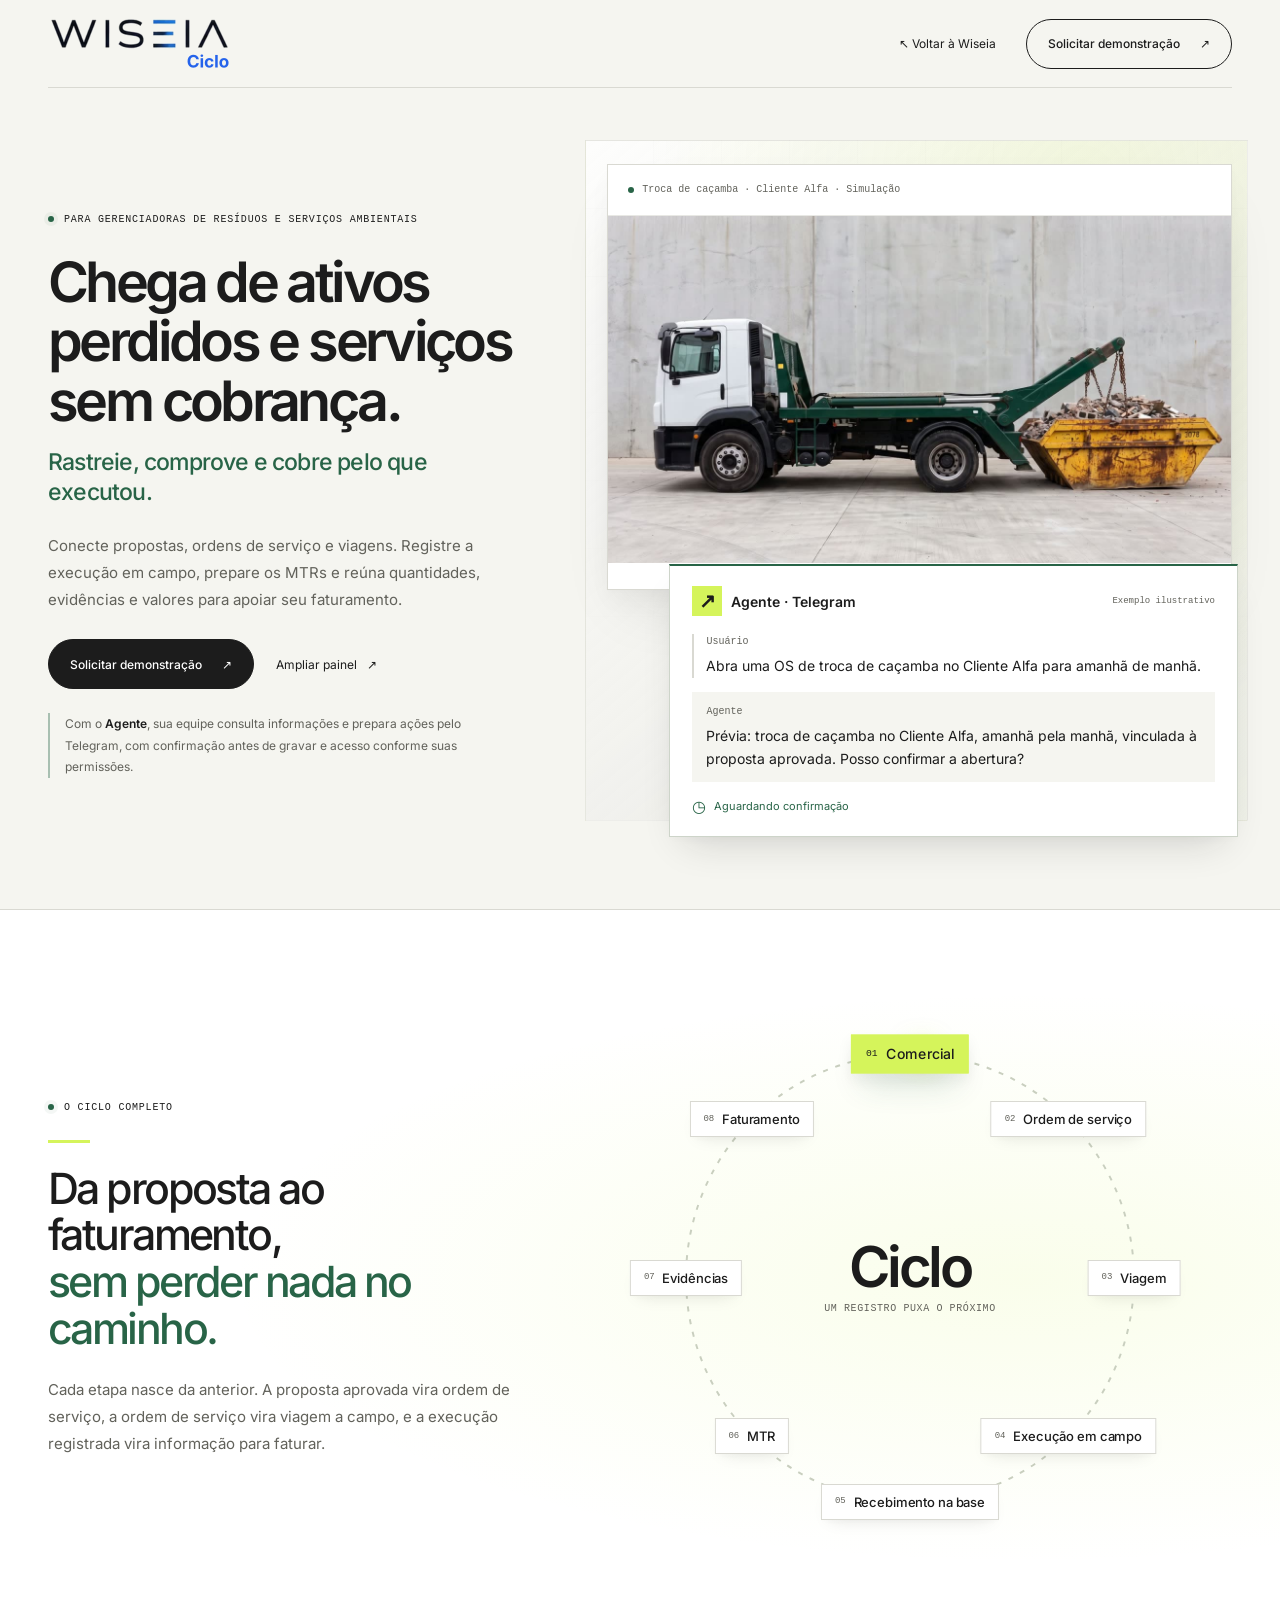
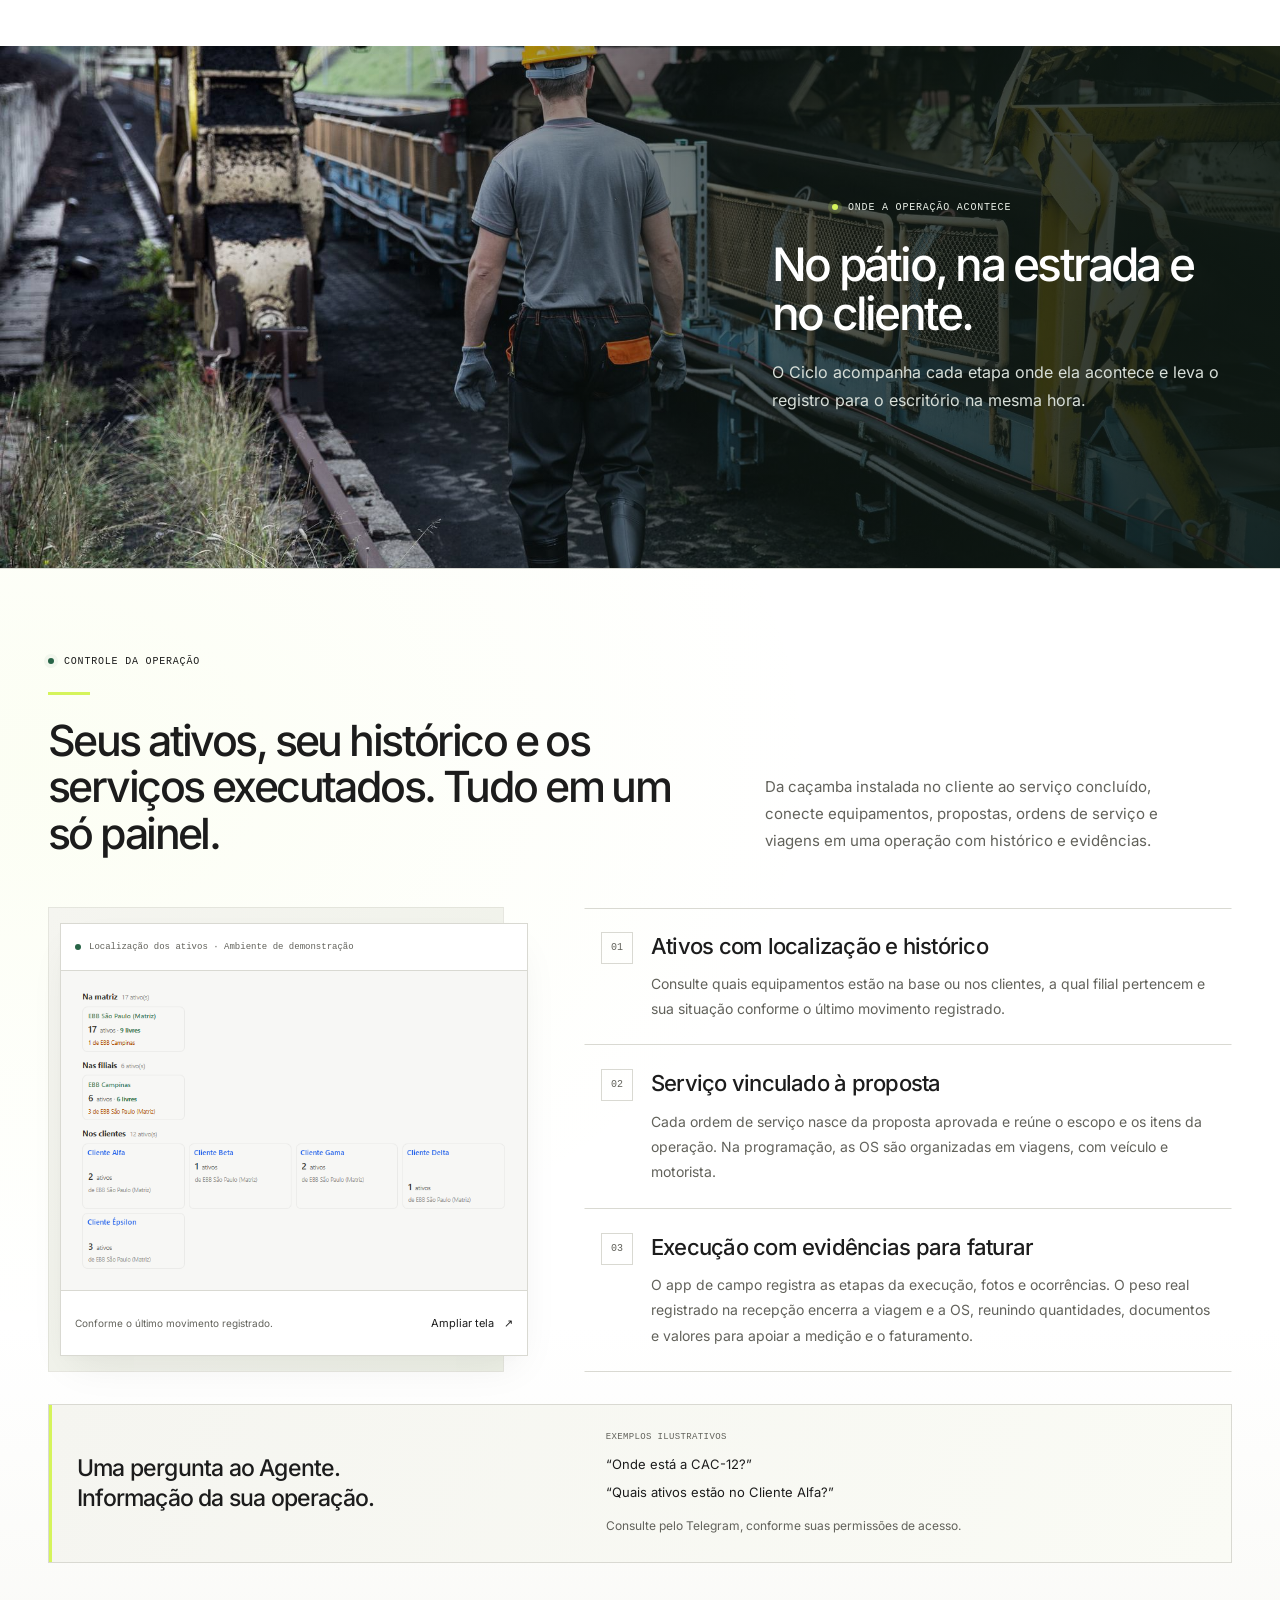
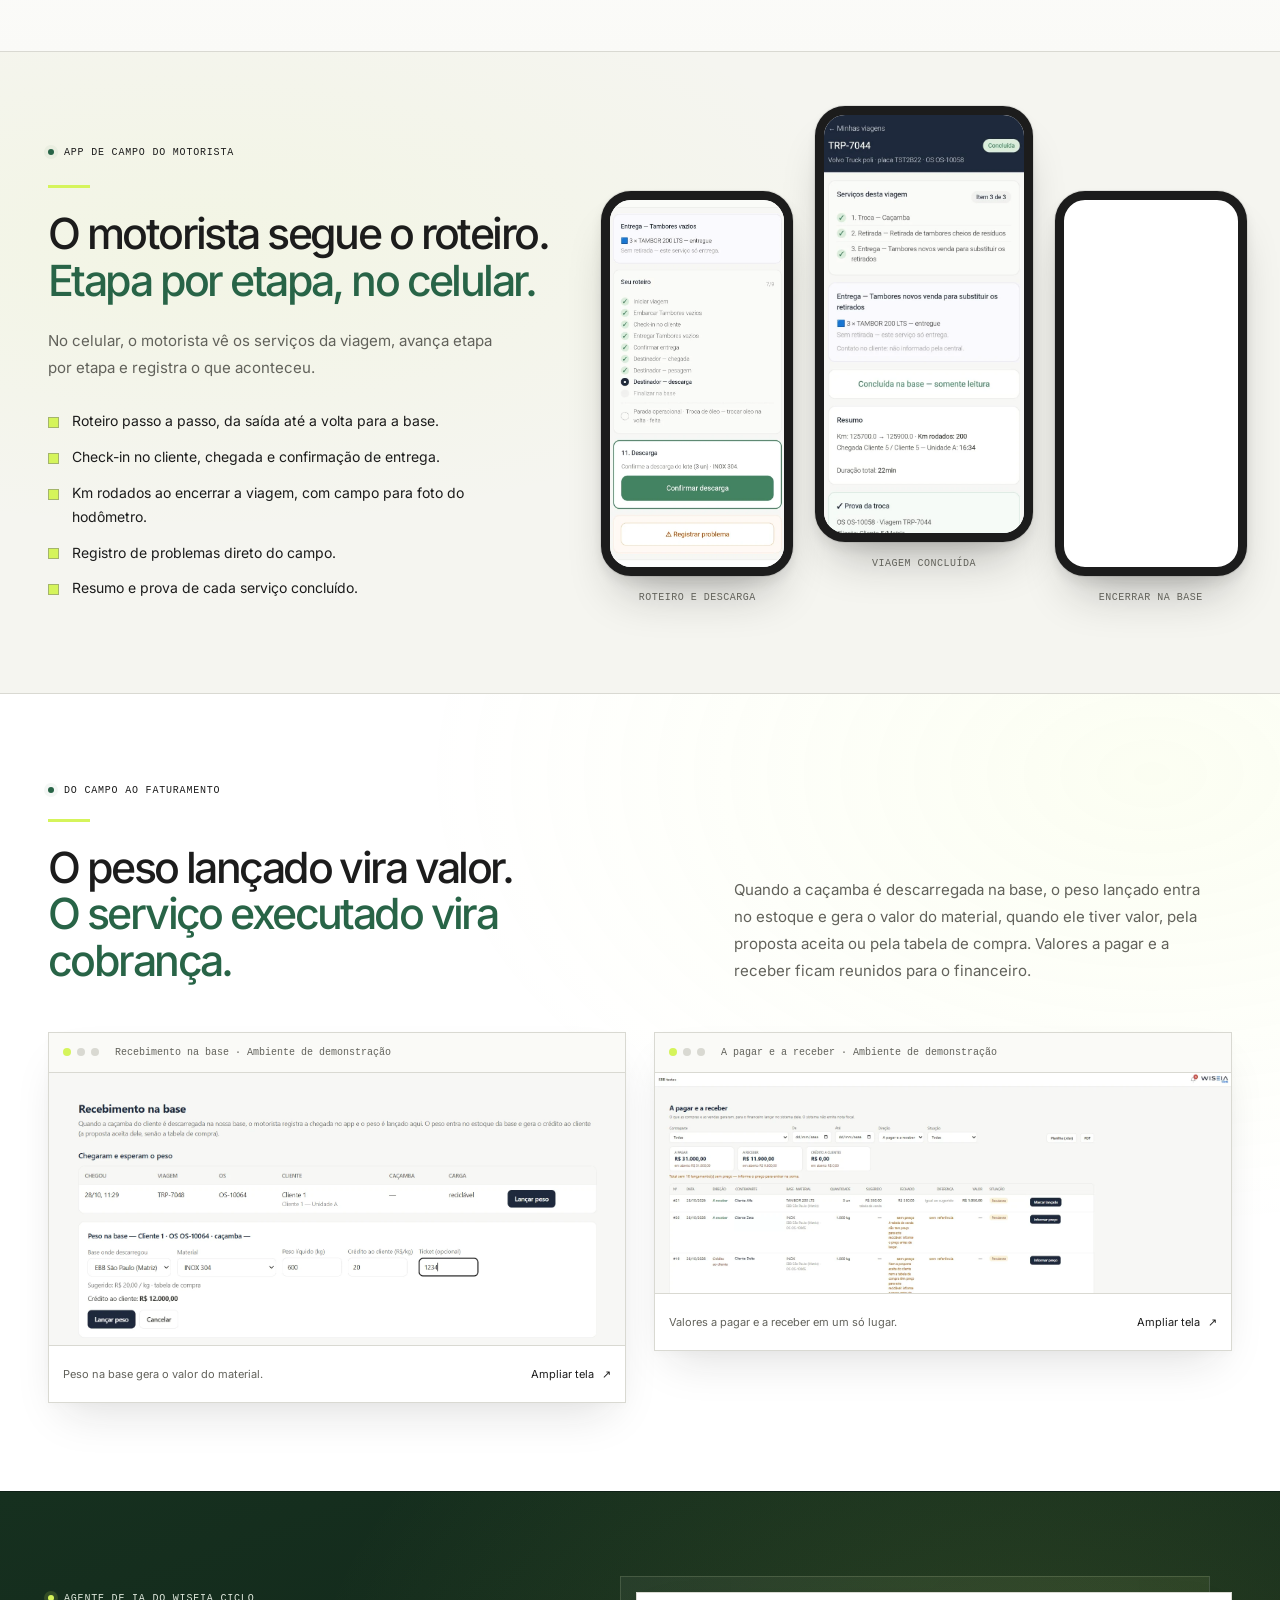
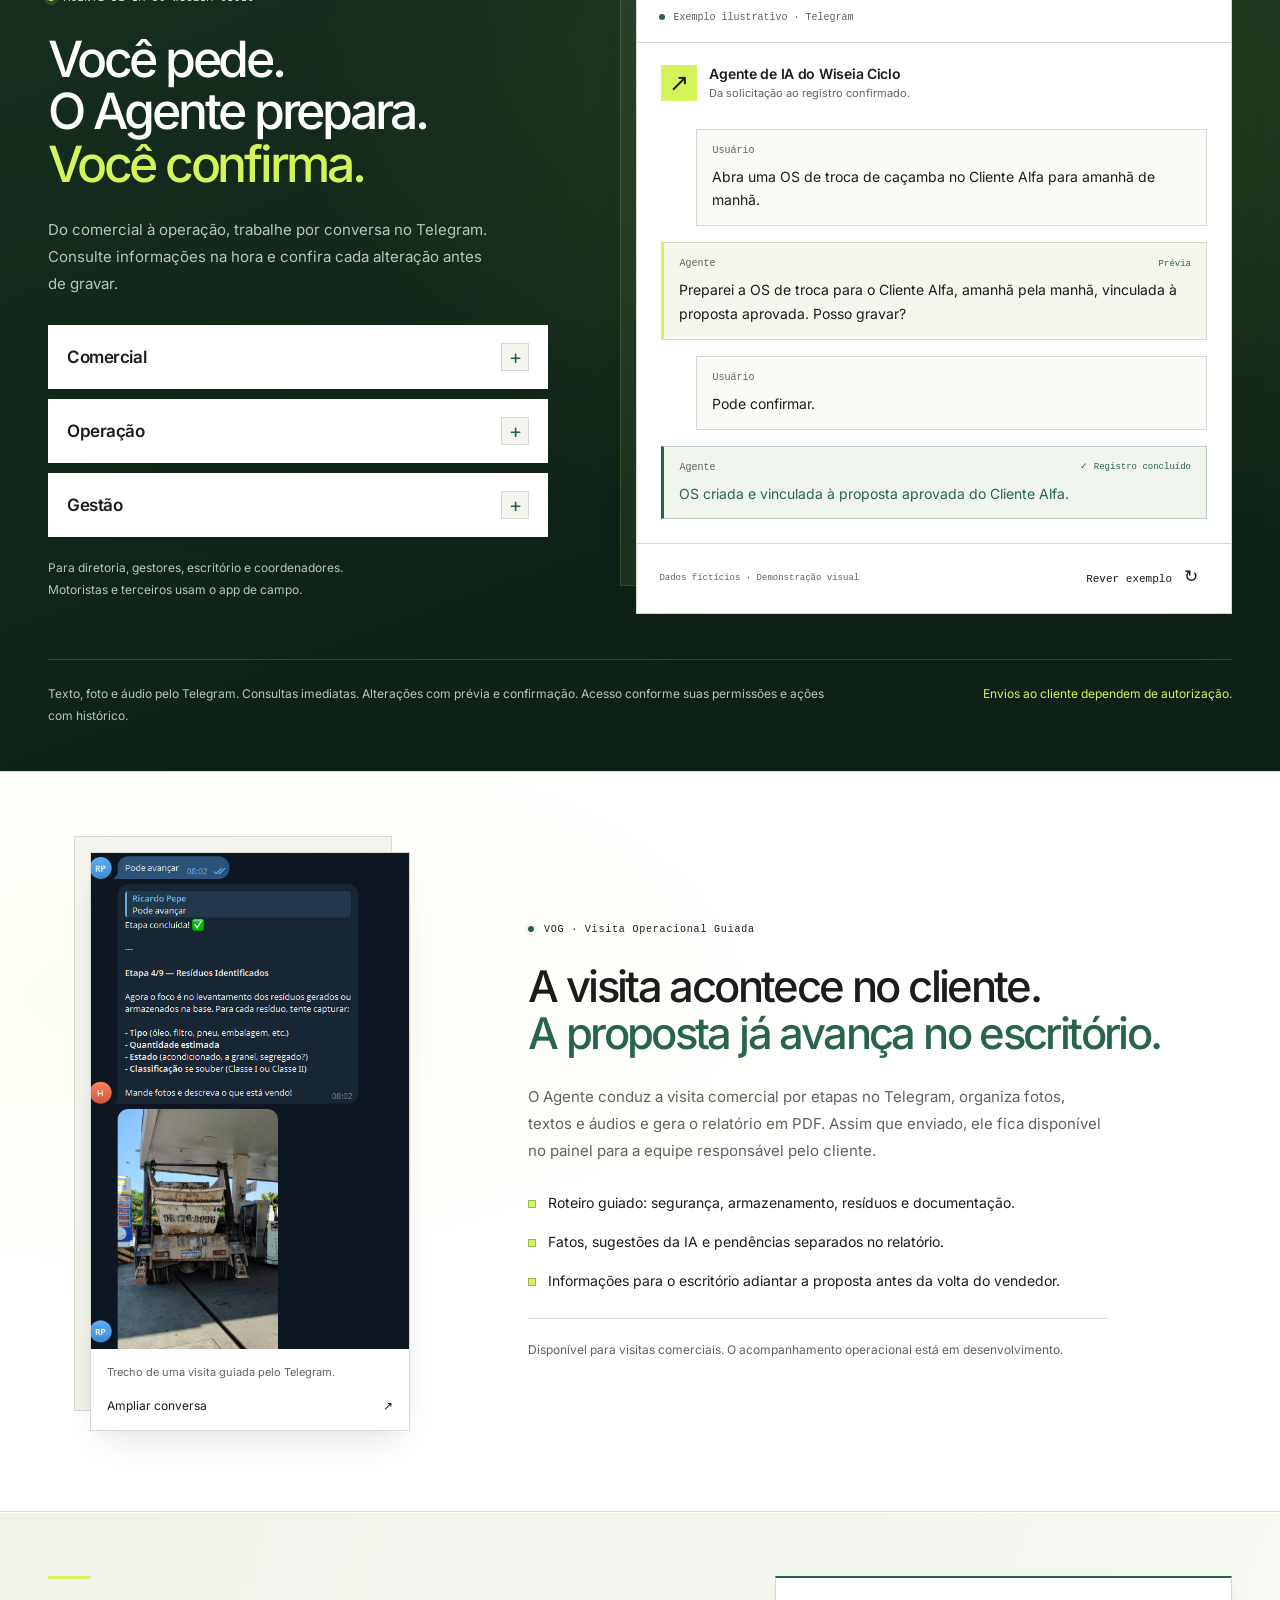
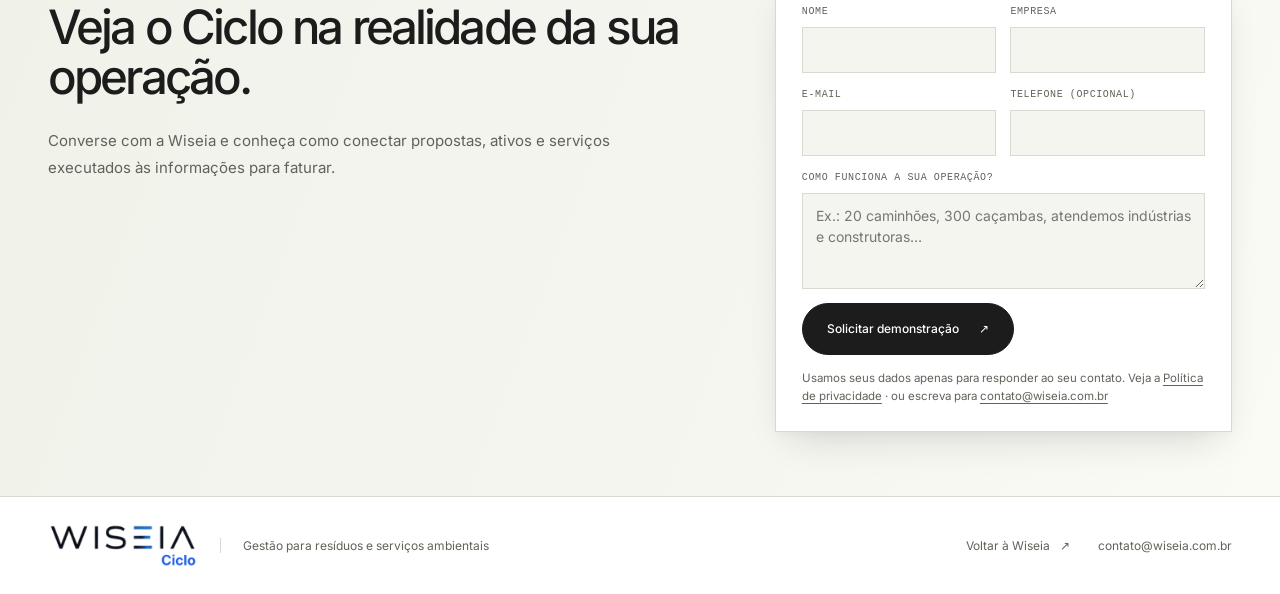
==== commit 6825d940: "Ciclo: revisão de textos e capturas sem nomes de empresas reais (ainda não publicada) Co-Authored-By" ====
--- a/ciclo/index.html
+++ b/ciclo/index.html
@@ -4,7 +4,7 @@
   <meta charset="utf-8">
   <meta name="viewport" content="width=device-width, initial-scale=1">
   <meta name="theme-color" content="#f5f5f0">
-  <meta name="description" content="WISEIA Ciclo: gestão para gerenciadoras de resíduos e serviços ambientais. Conecte contratos, ordens de serviço, viagens e evidências da execução em campo.">
+  <meta name="description" content="WISEIA Ciclo: gestão para gerenciadoras de resíduos e serviços ambientais. Conecte propostas, ordens de serviço, viagens e evidências da execução em campo.">
   <title>WISEIA Ciclo — Opere, comprove e prepare seu faturamento</title>
   <link rel="canonical" href="https://wiseia.com.br/ciclo/">
   <link rel="icon" href="../favicon.ico" sizes="any">
@@ -15,13 +15,13 @@
   <meta property="og:site_name" content="WISEIA">
   <meta property="og:url" content="https://wiseia.com.br/ciclo/">
   <meta property="og:title" content="WISEIA Ciclo — Chega de ativos perdidos e serviços sem cobrança">
-  <meta property="og:description" content="Gestão para gerenciadoras de resíduos e serviços ambientais: contratos, ordens de serviço, viagens, ativos e evidências da execução para apoiar o faturamento.">
+  <meta property="og:description" content="Gestão para gerenciadoras de resíduos e serviços ambientais: propostas, ordens de serviço, viagens, ativos e evidências da execução para apoiar o faturamento.">
   <meta property="og:image" content="https://wiseia.com.br/ciclo/assets/compartilhar-ciclo.jpg">
   <meta property="og:image:width" content="1200">
   <meta property="og:image:height" content="630">
   <meta property="og:image:alt" content="WISEIA Ciclo: chega de ativos perdidos e serviços sem cobrança.">
   <meta name="twitter:card" content="summary_large_image">
-  <link rel="stylesheet" href="ciclo.css?v=5">
+  <link rel="stylesheet" href="ciclo.css?v=6">
 </head>
 <body>
   <a class="skip" href="#conteudo">Pular para o conteúdo</a>
@@ -40,10 +40,10 @@
         <p class="eyebrow"><span aria-hidden="true"></span>PARA GERENCIADORAS DE RESÍDUOS E SERVIÇOS AMBIENTAIS</p>
         <h1 id="hero-title">Chega de ativos perdidos e serviços sem cobrança.</h1>
         <p class="hero-complement">Rastreie, comprove e cobre pelo que executou.</p>
-        <p class="lead">Conecte contratos, ordens de serviço e viagens. Registre a execução em campo, prepare os MTRs e reúna quantidades, evidências e valores para apoiar seu faturamento.</p>
+        <p class="lead">Conecte propostas, ordens de serviço e viagens. Registre a execução em campo, prepare os MTRs e reúna quantidades, evidências e valores para apoiar seu faturamento.</p>
         <div class="actions">
           <a class="button button-primary" href="#contato">Solicitar demonstração <span aria-hidden="true">↗</span></a>
-          <a class="panel-link" href="../assets/raw_files/wiseia-ciclo-painel-operacional.png" data-open-panel aria-haspopup="dialog" aria-controls="panel-dialog">Ampliar painel <span aria-hidden="true">↗</span></a>
+          <a class="panel-link" href="../assets/raw_files/wiseia-ciclo-painel-operacional.png?v=2" data-open-panel aria-haspopup="dialog" aria-controls="panel-dialog">Ampliar painel <span aria-hidden="true">↗</span></a>
         </div>
         <p class="hermes">Com o <strong>Agente</strong>, sua equipe consulta informações e prepara ações pelo Telegram, com confirmação antes de gravar e acesso conforme suas permissões.</p>
       </div>
@@ -262,7 +262,7 @@
         <aside class="hermes-card" aria-labelledby="hermes-title">
           <div class="hermes-head"><h2 id="hermes-title"><span class="hermes-icon" aria-hidden="true">↗</span> Agente · Telegram</h2><span class="example">Exemplo ilustrativo</span></div>
           <div class="conversation"><p class="user-message"><span>Usuário</span>Abra uma OS de troca de caçamba no Cliente Alfa para amanhã de manhã.</p>
-          <div class="response-slot"><span class="preparing" aria-hidden="true"><i></i><i></i><i></i> Preparando prévia</span><p class="hermes-message"><span>Agente</span>Prévia: troca de caçamba no Cliente Alfa, amanhã pela manhã, vinculada ao contrato vigente. Posso confirmar a abertura?</p></div></div>
+          <div class="response-slot"><span class="preparing" aria-hidden="true"><i></i><i></i><i></i> Preparando prévia</span><p class="hermes-message"><span>Agente</span>Prévia: troca de caçamba no Cliente Alfa, amanhã pela manhã, vinculada à proposta aprovada. Posso confirmar a abertura?</p></div></div>
           <p class="confirmation"><span aria-hidden="true">◷</span> Aguardando confirmação</p>
         </aside>
         </div>
@@ -273,7 +273,7 @@
         <div class="cycle-copy" data-cx-reveal>
           <p class="eyebrow"><span aria-hidden="true"></span>O CICLO COMPLETO</p>
           <h2 id="cycle-title">Da proposta ao faturamento, <span>sem perder nada no caminho.</span></h2>
-          <p class="cycle-description">Cada etapa nasce da anterior. O contrato vem da proposta aprovada, a ordem de serviço vem do contrato, a viagem leva a OS a campo e a execução registrada vira informação para faturar.</p>
+          <p class="cycle-description">Cada etapa nasce da anterior. A proposta aprovada vira ordem de serviço, a ordem de serviço vira viagem a campo, e a execução registrada vira informação para faturar.</p>
         </div>
         <div class="cycle-visual" data-cycle data-cx-reveal>
           <svg class="cycle-ring" viewBox="0 0 100 100" aria-hidden="true"><circle cx="50" cy="50" r="40"/></svg>
@@ -281,11 +281,11 @@
           <div class="cycle-center" aria-hidden="true"><strong>Ciclo</strong><span>um registro puxa o próximo</span></div>
           <ol class="cycle-steps" aria-label="Etapas do Ciclo">
             <li style="--i:0"><span>01</span>Comercial</li>
-            <li style="--i:1"><span>02</span>Contrato</li>
-            <li style="--i:2"><span>03</span>Ordem de serviço</li>
-            <li style="--i:3"><span>04</span>Viagem</li>
-            <li style="--i:4"><span>05</span>Execução em campo</li>
-            <li style="--i:5"><span>06</span>Pesagem e MTR</li>
+            <li style="--i:1"><span>02</span>Ordem de serviço</li>
+            <li style="--i:2"><span>03</span>Viagem</li>
+            <li style="--i:3"><span>04</span>Execução em campo</li>
+            <li style="--i:4"><span>05</span>Recebimento na base</li>
+            <li style="--i:5"><span>06</span>MTR</li>
             <li style="--i:6"><span>07</span>Evidências</li>
             <li style="--i:7"><span>08</span>Faturamento</li>
           </ol>
@@ -307,22 +307,22 @@
             <p class="eyebrow"><span aria-hidden="true"></span>CONTROLE DA OPERAÇÃO</p>
             <h2 id="operation-title">Seus ativos, seu histórico e os serviços executados. Tudo em um só painel.</h2>
           </div>
-          <p class="operation-description">Da caçamba instalada no cliente ao serviço concluído, conecte equipamentos, contratos, ordens de serviço e viagens em uma operação com histórico e evidências.</p>
+          <p class="operation-description">Da caçamba instalada no cliente ao serviço concluído, conecte equipamentos, propostas, ordens de serviço e viagens em uma operação com histórico e evidências.</p>
         </header>
         <div class="operation-columns">
           <figure class="assets-view" data-operation-reveal>
             <div class="assets-window">
               <figcaption><span class="live-dot" aria-hidden="true"></span>Localização dos ativos · Ambiente de demonstração</figcaption>
-              <a class="assets-capture" href="../assets/raw_files/wiseia-ciclo-localizacao-ativos.png" data-open-screen aria-haspopup="dialog" aria-controls="assets-dialog" aria-label="Ampliar captura completa de localização dos ativos">
-                <img src="assets/localizacao-ativos-grupos.png" alt="Recorte real dos agrupamentos de equipamentos: na matriz EBB São Paulo, na filial EBB Campinas e nos clientes AFLORE, BIMBO DO BRASIL, BQ Brasil, CMD e VALE." width="656" height="430" loading="lazy">
+              <a class="assets-capture" href="../assets/raw_files/wiseia-ciclo-localizacao-ativos.png?v=2" data-open-screen aria-haspopup="dialog" aria-controls="assets-dialog" aria-label="Ampliar captura completa de localização dos ativos">
+                <img src="assets/localizacao-ativos-grupos.png?v=2" alt="Recorte dos agrupamentos de equipamentos no ambiente de demonstração: na matriz, na filial e em cinco clientes." width="656" height="430" loading="lazy">
               </a>
-              <div class="assets-toolbar"><span>Conforme o último movimento registrado.</span><a href="../assets/raw_files/wiseia-ciclo-localizacao-ativos.png" data-open-screen aria-haspopup="dialog" aria-controls="assets-dialog">Ampliar tela <span aria-hidden="true">↗</span></a></div>
+              <div class="assets-toolbar"><span>Conforme o último movimento registrado.</span><a href="../assets/raw_files/wiseia-ciclo-localizacao-ativos.png?v=2" data-open-screen aria-haspopup="dialog" aria-controls="assets-dialog">Ampliar tela <span aria-hidden="true">↗</span></a></div>
             </div>
           </figure>
           <div class="operation-details">
             <ol class="operation-blocks">
               <li data-operation-reveal><span class="operation-number" aria-hidden="true">01</span><div><h3>Ativos com localização e histórico</h3><p>Consulte quais equipamentos estão na base ou nos clientes, a qual filial pertencem e sua situação conforme o último movimento registrado.</p></div></li>
-              <li data-operation-reveal><span class="operation-number" aria-hidden="true">02</span><div><h3>Serviço vinculado ao contrato</h3><p>Cada ordem de serviço nasce de um contrato e reúne o escopo e os itens da operação. Na programação, as OS são organizadas em viagens, com veículo e motorista.</p></div></li>
+              <li data-operation-reveal><span class="operation-number" aria-hidden="true">02</span><div><h3>Serviço vinculado à proposta</h3><p>Cada ordem de serviço nasce da proposta aprovada e reúne o escopo e os itens da operação. Na programação, as OS são organizadas em viagens, com veículo e motorista.</p></div></li>
               <li data-operation-reveal><span class="operation-number" aria-hidden="true">03</span><div><h3>Execução com evidências para faturar</h3><p>O app de campo registra as etapas da execução, fotos e ocorrências. O peso real registrado na recepção encerra a viagem e a OS, reunindo quantidades, documentos e valores para apoiar a medição e o faturamento.</p></div></li>
             </ol>
           </div>
@@ -339,12 +339,12 @@
       <div class="wrap app-layout">
         <div class="app-copy" data-cx-reveal>
           <p class="eyebrow"><span aria-hidden="true"></span>APP DE CAMPO DO MOTORISTA</p>
-          <h2 id="app-title">O motorista segue o roteiro. <span>O escritório acompanha cada passo.</span></h2>
-          <p class="app-description">No celular, o motorista vê os serviços da viagem, avança etapa por etapa e registra o que aconteceu. Cada confirmação chega ao sistema com horário.</p>
+          <h2 id="app-title">O motorista segue o roteiro. <span>Etapa por etapa, no celular.</span></h2>
+          <p class="app-description">No celular, o motorista vê os serviços da viagem, avança etapa por etapa e registra o que aconteceu.</p>
           <ul class="app-points">
             <li>Roteiro passo a passo, da saída até a volta para a base.</li>
-            <li>Check-in no cliente, chegada com GPS e confirmação de entrega.</li>
-            <li>Foto do hodômetro e km rodados ao encerrar a viagem.</li>
+            <li>Check-in no cliente, chegada e confirmação de entrega.</li>
+            <li>Km rodados ao encerrar a viagem, com campo para foto do hodômetro.</li>
             <li>Registro de problemas direto do campo.</li>
             <li>Resumo e prova de cada serviço concluído.</li>
           </ul>
@@ -360,19 +360,19 @@
       <div class="wrap billing-layout">
         <header class="billing-heading" data-cx-reveal>
           <p class="eyebrow"><span aria-hidden="true"></span>DO CAMPO AO FATURAMENTO</p>
-          <h2 id="billing-title">O peso lançado vira crédito. <span>O serviço executado vira cobrança.</span></h2>
-          <p class="billing-description">Quando a caçamba é descarregada na base, o peso lançado entra no estoque e gera o crédito ao cliente, pela proposta aceita ou pela tabela de compra. Valores a pagar e a receber ficam reunidos para o financeiro.</p>
+          <h2 id="billing-title">O peso lançado vira valor. <span>O serviço executado vira cobrança.</span></h2>
+          <p class="billing-description">Quando a caçamba é descarregada na base, o peso lançado entra no estoque e gera o valor do material, quando ele tiver valor, pela proposta aceita ou pela tabela de compra. Valores a pagar e a receber ficam reunidos para o financeiro.</p>
         </header>
         <div class="billing-screens">
           <figure class="browser" data-cx-reveal>
             <div class="browser-bar"><i></i><i></i><i></i><span>Recebimento na base · Ambiente de demonstração</span></div>
-            <a class="browser-shot" href="assets/sistema-recebimento-base.webp" data-open-screen aria-haspopup="dialog" aria-controls="receiving-dialog" aria-label="Ampliar tela de recebimento na base"><img src="assets/sistema-recebimento-base.webp" alt="Tela Recebimento na base: caçamba que chegou aguardando peso e lançamento de 600 kg de INOX 304, gerando crédito de R$ 12.000,00 ao cliente." width="1567" height="740" loading="lazy" decoding="async"></a>
-            <figcaption><span>Peso na base gera o crédito ao cliente.</span><a href="assets/sistema-recebimento-base.webp" data-open-screen aria-haspopup="dialog" aria-controls="receiving-dialog">Ampliar tela <span aria-hidden="true">↗</span></a></figcaption>
+            <a class="browser-shot" href="assets/sistema-recebimento-base.webp" data-open-screen aria-haspopup="dialog" aria-controls="receiving-dialog" aria-label="Ampliar tela de recebimento na base"><img src="assets/sistema-recebimento-base.webp" alt="Tela Recebimento na base: caçamba que chegou aguardando peso e lançamento de 600 kg de INOX 304, gerando o valor do material." width="1567" height="740" loading="lazy" decoding="async"></a>
+            <figcaption><span>Peso na base gera o valor do material.</span><a href="assets/sistema-recebimento-base.webp" data-open-screen aria-haspopup="dialog" aria-controls="receiving-dialog">Ampliar tela <span aria-hidden="true">↗</span></a></figcaption>
           </figure>
           <figure class="browser browser-offset" data-cx-reveal>
             <div class="browser-bar"><i></i><i></i><i></i><span>A pagar e a receber · Ambiente de demonstração</span></div>
-            <a class="browser-shot" href="assets/wiseia-ciclo-apoio-financeiro.png" data-open-screen aria-haspopup="dialog" aria-controls="finance-dialog" aria-label="Ampliar tela de contas a pagar e a receber"><img src="assets/sistema-a-pagar-receber.webp" alt="Tela A pagar e a receber: totais a pagar e a receber e lançamentos por contraparte, material e situação." width="1566" height="600" loading="lazy" decoding="async"></a>
-            <figcaption><span>Valores a pagar e a receber em um só lugar.</span><a href="assets/wiseia-ciclo-apoio-financeiro.png" data-open-screen aria-haspopup="dialog" aria-controls="finance-dialog">Ampliar tela <span aria-hidden="true">↗</span></a></figcaption>
+            <a class="browser-shot" href="assets/wiseia-ciclo-apoio-financeiro.png?v=2" data-open-screen aria-haspopup="dialog" aria-controls="finance-dialog" aria-label="Ampliar tela de contas a pagar e a receber"><img src="assets/sistema-a-pagar-receber.webp?v=2" alt="Tela A pagar e a receber: totais a pagar e a receber e lançamentos por contraparte, material e situação." width="1566" height="600" loading="lazy" decoding="async"></a>
+            <figcaption><span>Valores a pagar e a receber em um só lugar.</span><a href="assets/wiseia-ciclo-apoio-financeiro.png?v=2" data-open-screen aria-haspopup="dialog" aria-controls="finance-dialog">Ampliar tela <span aria-hidden="true">↗</span></a></figcaption>
           </figure>
         </div>
       </div>
@@ -396,9 +396,9 @@
             <div class="agent-chat-heading"><span class="agent-mark" aria-hidden="true">↗</span><div><strong>Agente de IA do Wiseia Ciclo</strong><span>Da solicitação ao registro confirmado.</span></div></div>
             <ol class="agent-messages" aria-label="Conversa ilustrativa com dados fictícios">
               <li class="agent-turn agent-turn-user"><span class="agent-speaker">Usuário</span><p>Abra uma OS de troca de caçamba no Cliente Alfa para amanhã de manhã.</p></li>
-              <li class="agent-response-slot"><span class="agent-thinking" aria-hidden="true"><i></i><i></i><i></i>Preparando prévia</span><div class="agent-turn agent-turn-preview"><span class="agent-speaker">Agente <span class="agent-message-label">Prévia</span></span><p>Preparei a OS de troca para o Cliente Alfa, amanhã pela manhã, vinculada ao contrato vigente. Posso gravar?</p></div></li>
+              <li class="agent-response-slot"><span class="agent-thinking" aria-hidden="true"><i></i><i></i><i></i>Preparando prévia</span><div class="agent-turn agent-turn-preview"><span class="agent-speaker">Agente <span class="agent-message-label">Prévia</span></span><p>Preparei a OS de troca para o Cliente Alfa, amanhã pela manhã, vinculada à proposta aprovada. Posso gravar?</p></div></li>
               <li class="agent-turn agent-turn-user"><span class="agent-speaker">Usuário</span><p>Pode confirmar.</p></li>
-              <li class="agent-response-slot"><span class="agent-thinking" aria-hidden="true"><i></i><i></i><i></i>Registrando após confirmação</span><div class="agent-turn agent-turn-done"><span class="agent-speaker">Agente <span class="agent-message-label">✓ Registro concluído</span></span><p>OS criada e vinculada ao contrato do Cliente Alfa.</p></div></li>
+              <li class="agent-response-slot"><span class="agent-thinking" aria-hidden="true"><i></i><i></i><i></i>Registrando após confirmação</span><div class="agent-turn agent-turn-done"><span class="agent-speaker">Agente <span class="agent-message-label">✓ Registro concluído</span></span><p>OS criada e vinculada à proposta aprovada do Cliente Alfa.</p></div></li>
             </ol>
             <div class="agent-chat-footer"><span>Dados fictícios · Demonstração visual</span><button class="agent-replay" type="button" hidden>Rever exemplo <span aria-hidden="true">↻</span></button></div>
           </div>
@@ -427,7 +427,7 @@
             <li>Fatos, sugestões da IA e pendências separados no relatório.</li>
             <li>Informações para o escritório adiantar a proposta antes da volta do vendedor.</li>
           </ul>
-          <p class="vog-note">Disponível para visitas comerciais. O acompanhamento operacional de contratos está em desenvolvimento.</p>
+          <p class="vog-note">Disponível para visitas comerciais. O acompanhamento operacional está em desenvolvimento.</p>
         </div>
       </div>
     </section>
@@ -435,7 +435,7 @@
       <div class="wrap closing-layout">
         <div class="closing-copy">
           <h2 id="closing-title">Veja o Ciclo na realidade da sua operação.</h2>
-          <p>Converse com a Wiseia e conheça como conectar contratos, ativos e serviços executados às informações para faturar.</p>
+          <p>Converse com a Wiseia e conheça como conectar propostas, ativos e serviços executados às informações para faturar.</p>
         </div>
         <form class="cx-form" id="contato" data-contact-form data-key="c107f0f9-f183-4b1e-8f8e-6a01b3426666" novalidate>
           <div class="cx-form-row">
@@ -470,7 +470,7 @@
       <button type="button" class="dialog-close" autofocus>Fechar <span aria-hidden="true">×</span></button>
     </div>
     <div class="panel-scroll" tabindex="0" role="region" aria-label="Captura completa do painel operacional. Role para explorar a imagem.">
-      <img src="../assets/raw_files/wiseia-ciclo-painel-operacional.png" alt="Captura completa do painel operacional do Ciclo no ambiente de demonstração." width="1827" height="946">
+      <img src="../assets/raw_files/wiseia-ciclo-painel-operacional.png?v=2" alt="Captura completa do painel operacional do Ciclo no ambiente de demonstração." width="1827" height="946">
     </div>
   </dialog>
   <dialog id="assets-dialog" aria-labelledby="assets-title">
@@ -479,7 +479,7 @@
       <button type="button" class="dialog-close" autofocus>Fechar <span aria-hidden="true">×</span></button>
     </div>
     <div class="panel-scroll" tabindex="0" role="region" aria-label="Captura completa de localização dos ativos. Role para explorar a imagem.">
-      <img src="../assets/raw_files/wiseia-ciclo-localizacao-ativos.png" alt="Tela completa de localização dos ativos do Ciclo, com agrupamentos por matriz, filial e cliente, conforme o último movimento registrado." width="1402" height="942">
+      <img src="../assets/raw_files/wiseia-ciclo-localizacao-ativos.png?v=2" alt="Tela completa de localização dos ativos do Ciclo, com agrupamentos por matriz, filial e cliente, conforme o último movimento registrado." width="1402" height="942">
     </div>
   </dialog>
   <dialog id="vog-dialog" aria-labelledby="vog-dialog-title">
@@ -497,7 +497,7 @@
       <button type="button" class="dialog-close" autofocus>Fechar <span aria-hidden="true">×</span></button>
     </div>
     <div class="panel-scroll" tabindex="0" role="region" aria-label="Tela completa de recebimento na base. Role para explorar a imagem.">
-      <img src="assets/sistema-recebimento-base.webp" alt="Tela completa de recebimento na base com lançamento de peso e crédito ao cliente." width="1567" height="740" loading="lazy">
+      <img src="assets/sistema-recebimento-base.webp" alt="Tela completa de recebimento na base com lançamento de peso e valor do material." width="1567" height="740" loading="lazy">
     </div>
   </dialog>
   <dialog id="finance-dialog" aria-labelledby="finance-dialog-title">
@@ -506,11 +506,11 @@
       <button type="button" class="dialog-close" autofocus>Fechar <span aria-hidden="true">×</span></button>
     </div>
     <div class="panel-scroll" tabindex="0" role="region" aria-label="Tela completa de contas a pagar e a receber. Role para explorar a imagem.">
-      <img src="assets/wiseia-ciclo-apoio-financeiro.png" alt="Tela completa de contas a pagar e a receber com totais e lançamentos." width="1766" height="938" loading="lazy">
+      <img src="assets/wiseia-ciclo-apoio-financeiro.png?v=2" alt="Tela completa de contas a pagar e a receber com totais e lançamentos." width="1766" height="938" loading="lazy">
     </div>
   </dialog>
-  <script src="ciclo.js?v=5" defer></script>
-  <script src="ciclo-extra.js?v=5" defer></script>
+  <script src="ciclo.js?v=6" defer></script>
+  <script src="ciclo-extra.js?v=6" defer></script>
 <!-- Cloudflare Web Analytics --><script type='module' src='https://static.cloudflareinsights.com/beacon.min.js' data-cf-beacon='{"token": "6eb1d3464fc44dba87d9fbd7f056f14d"}'></script><!-- End Cloudflare Web Analytics -->
 </body>
 </html>
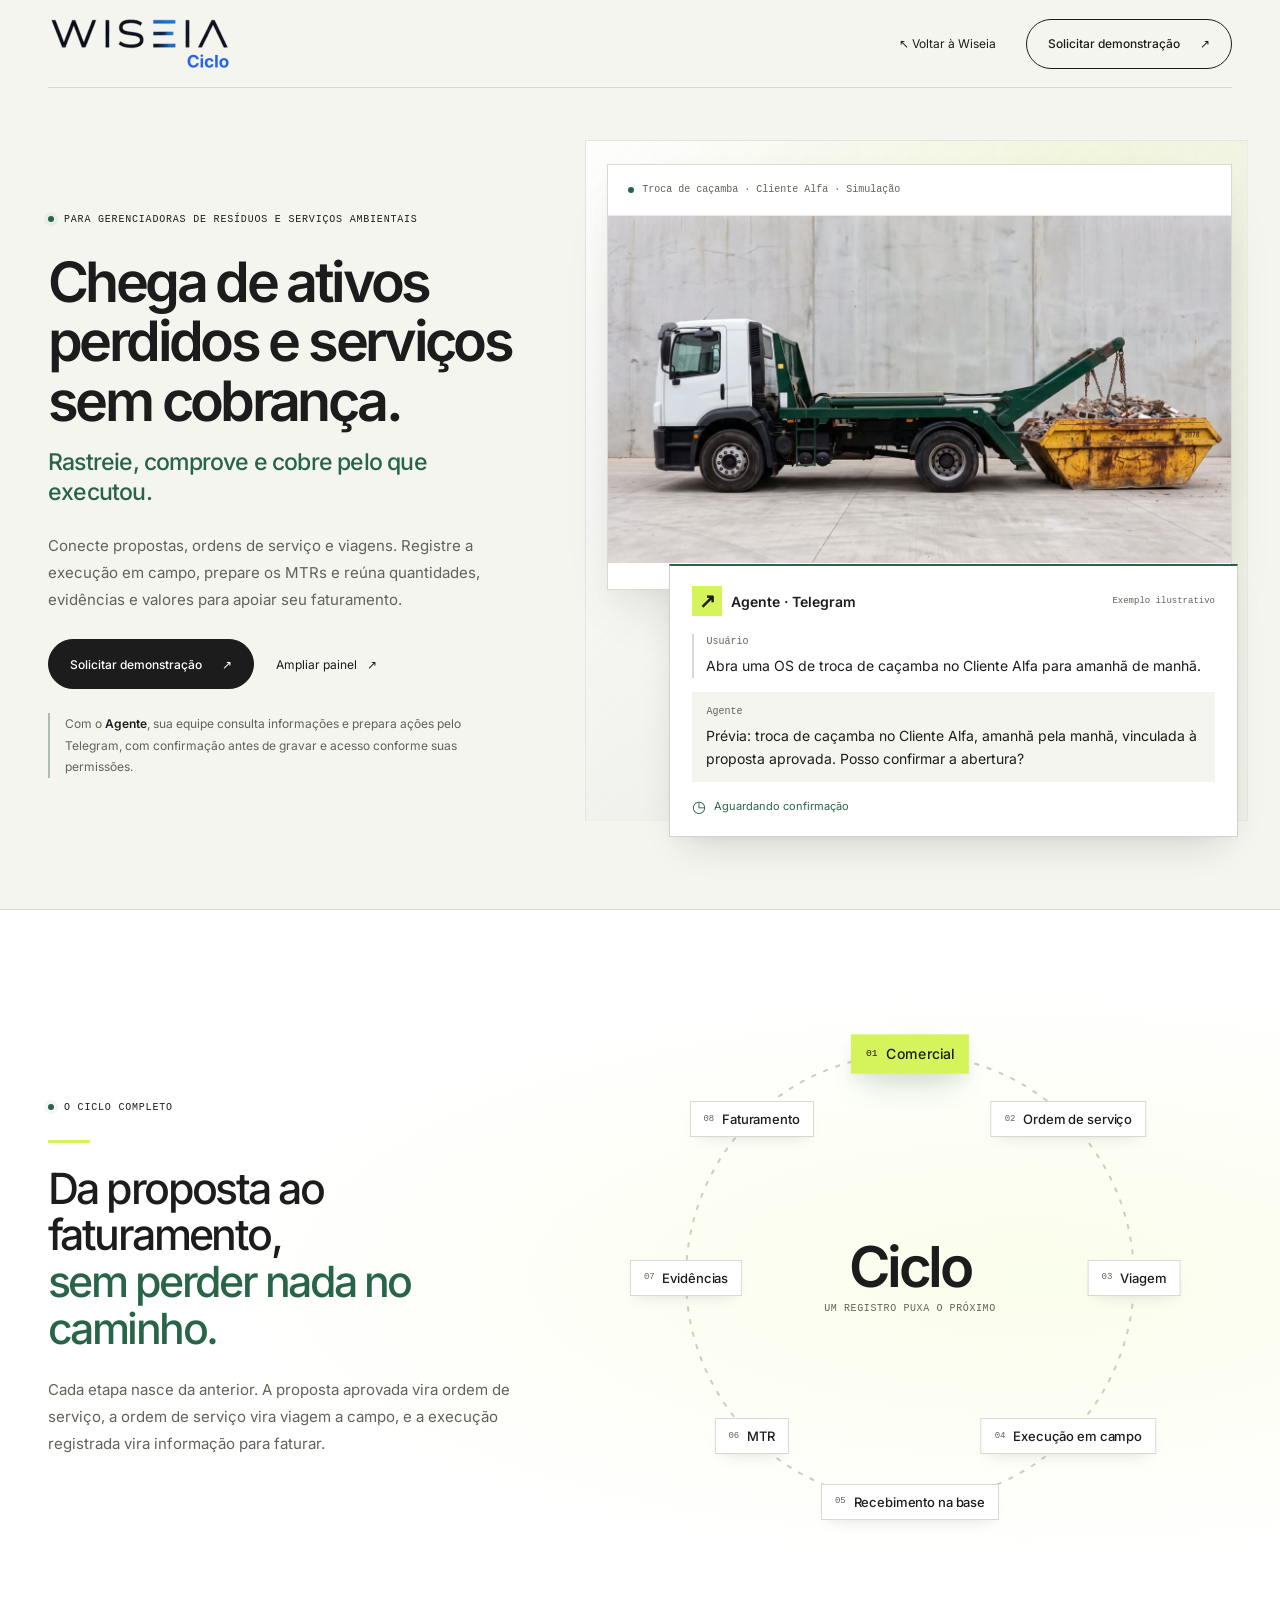
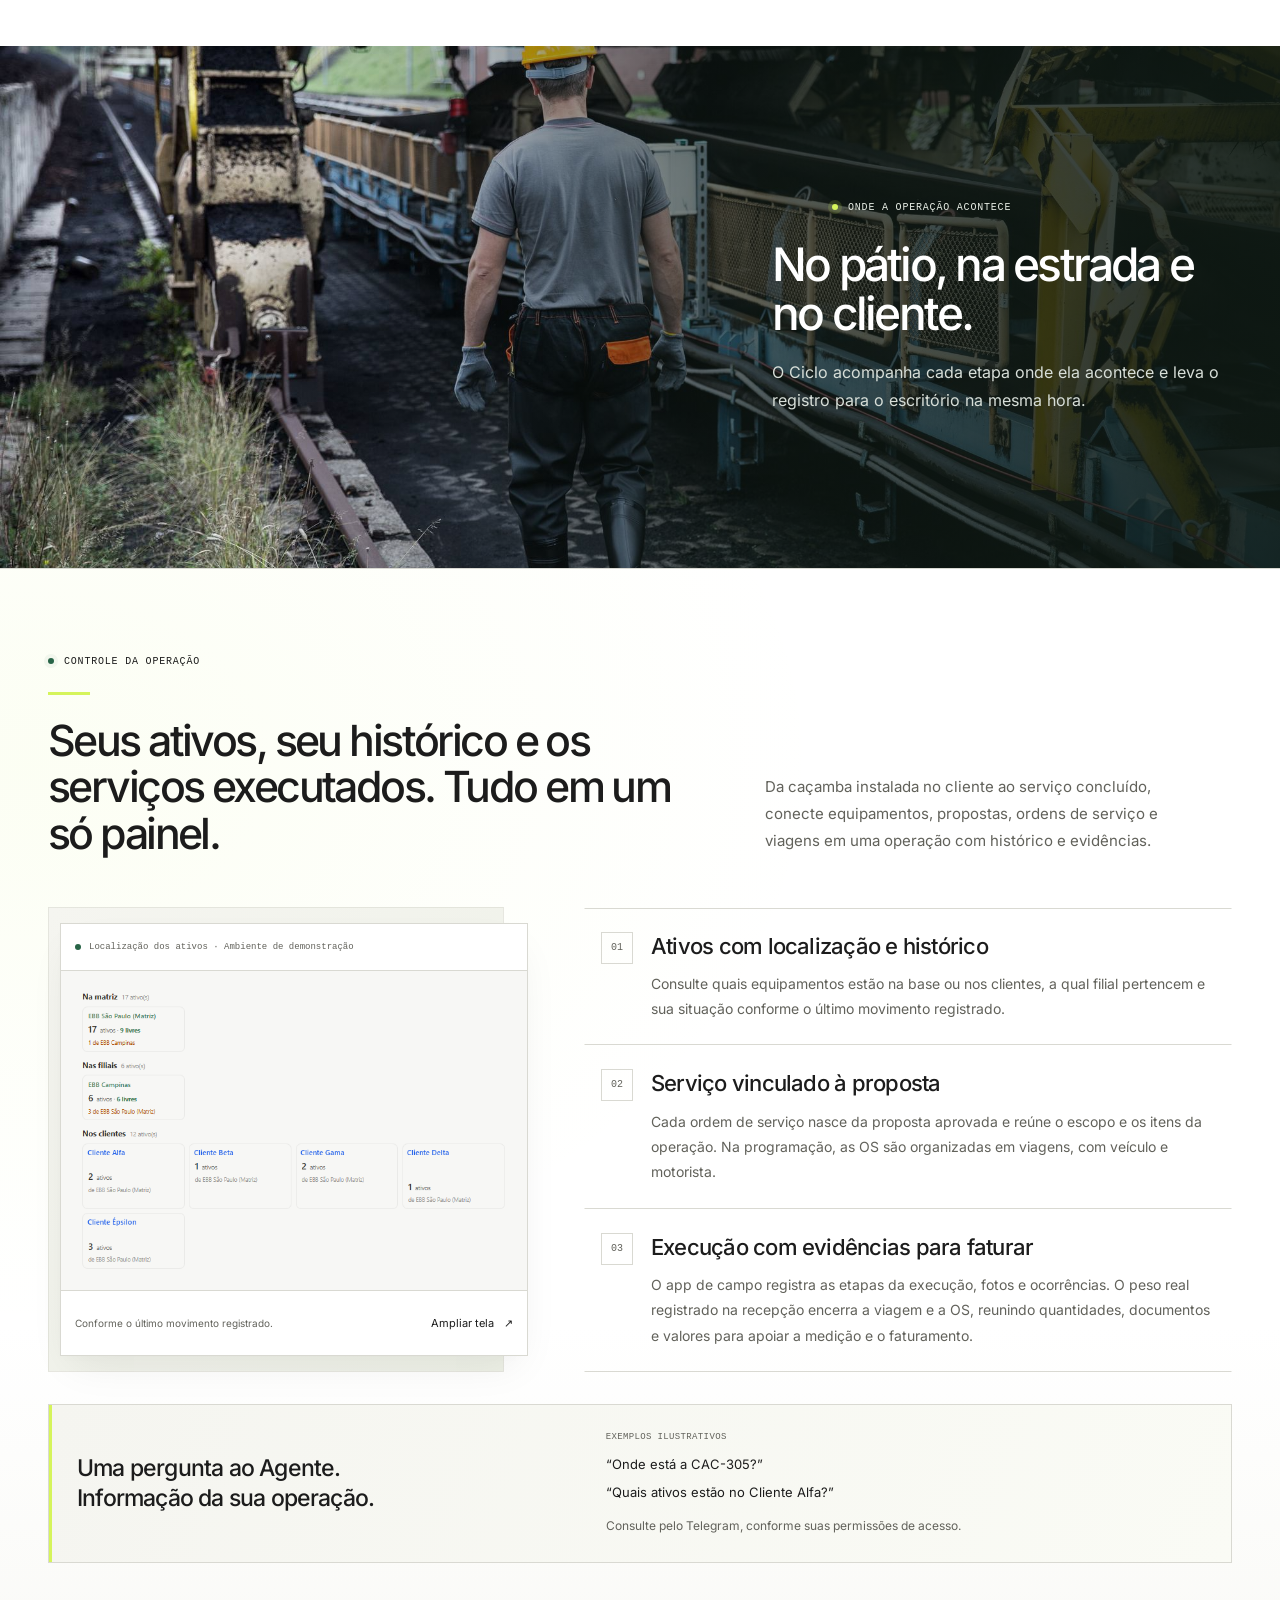
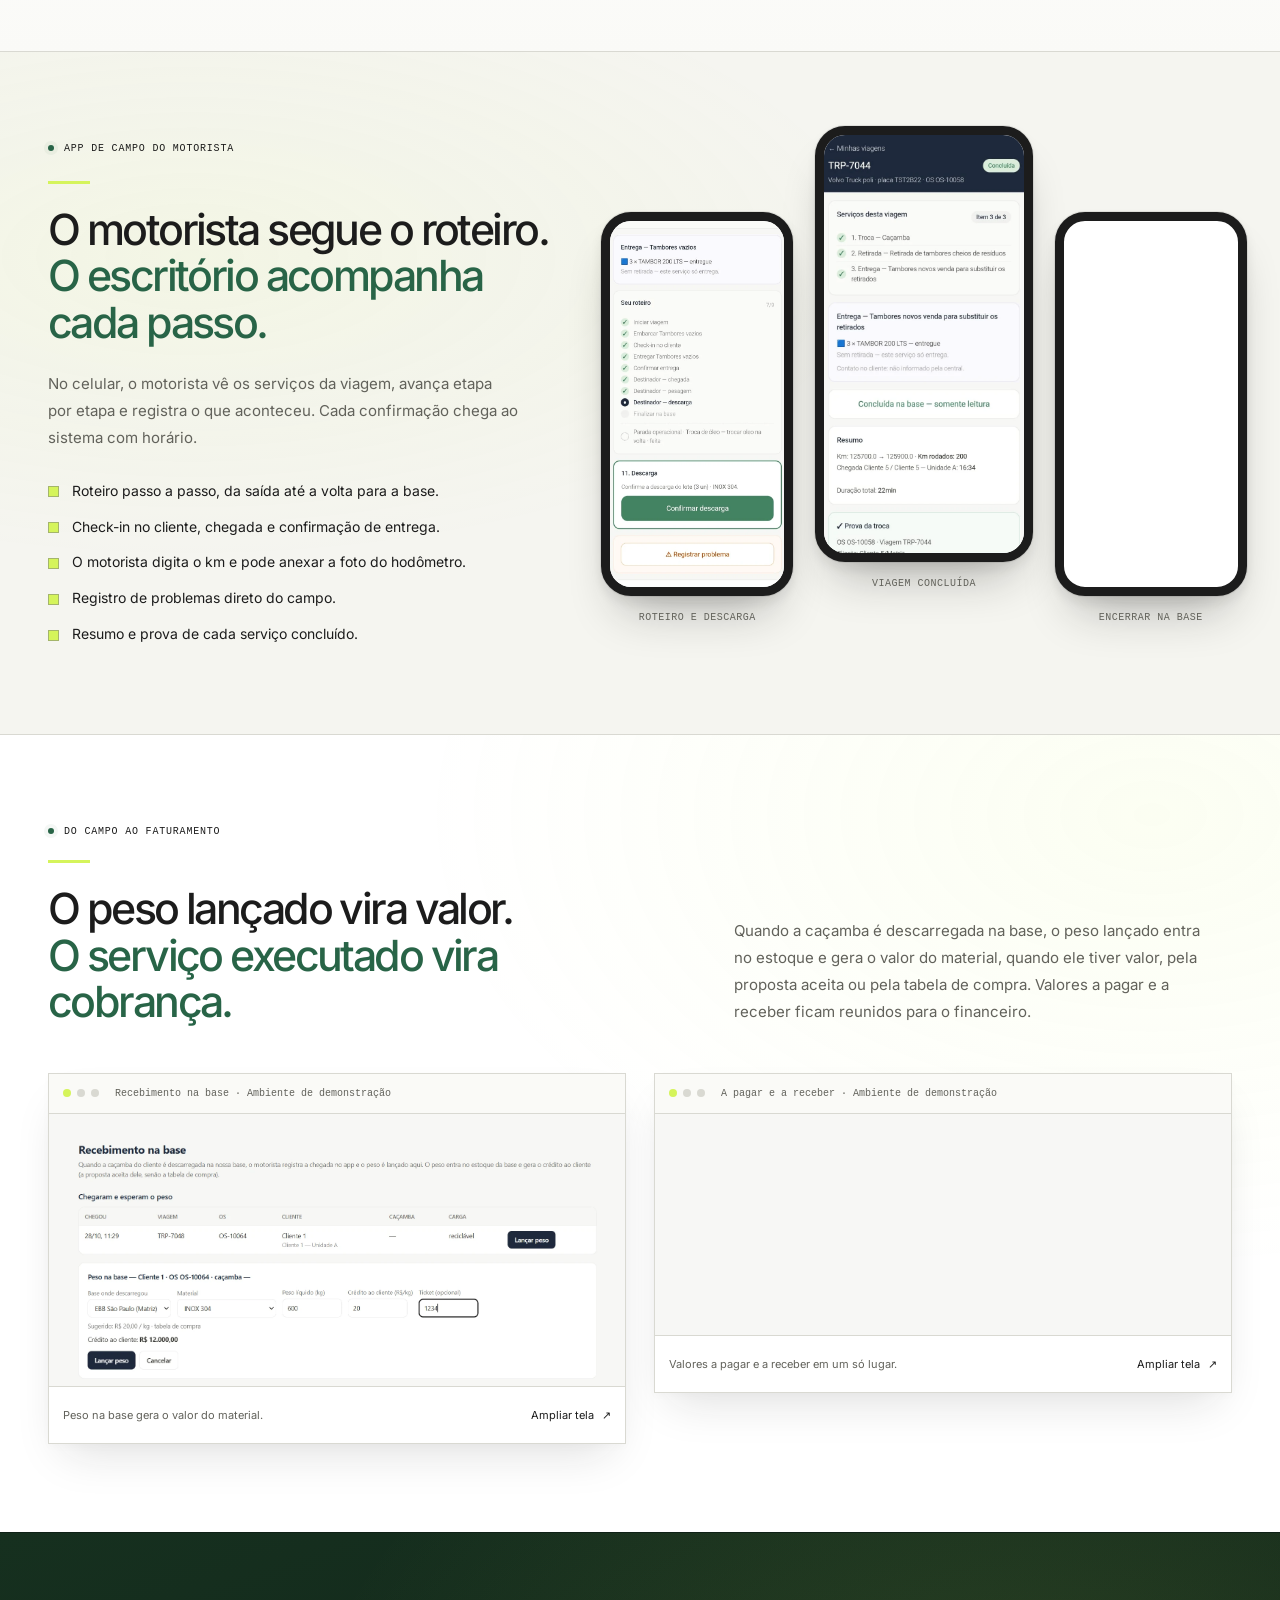
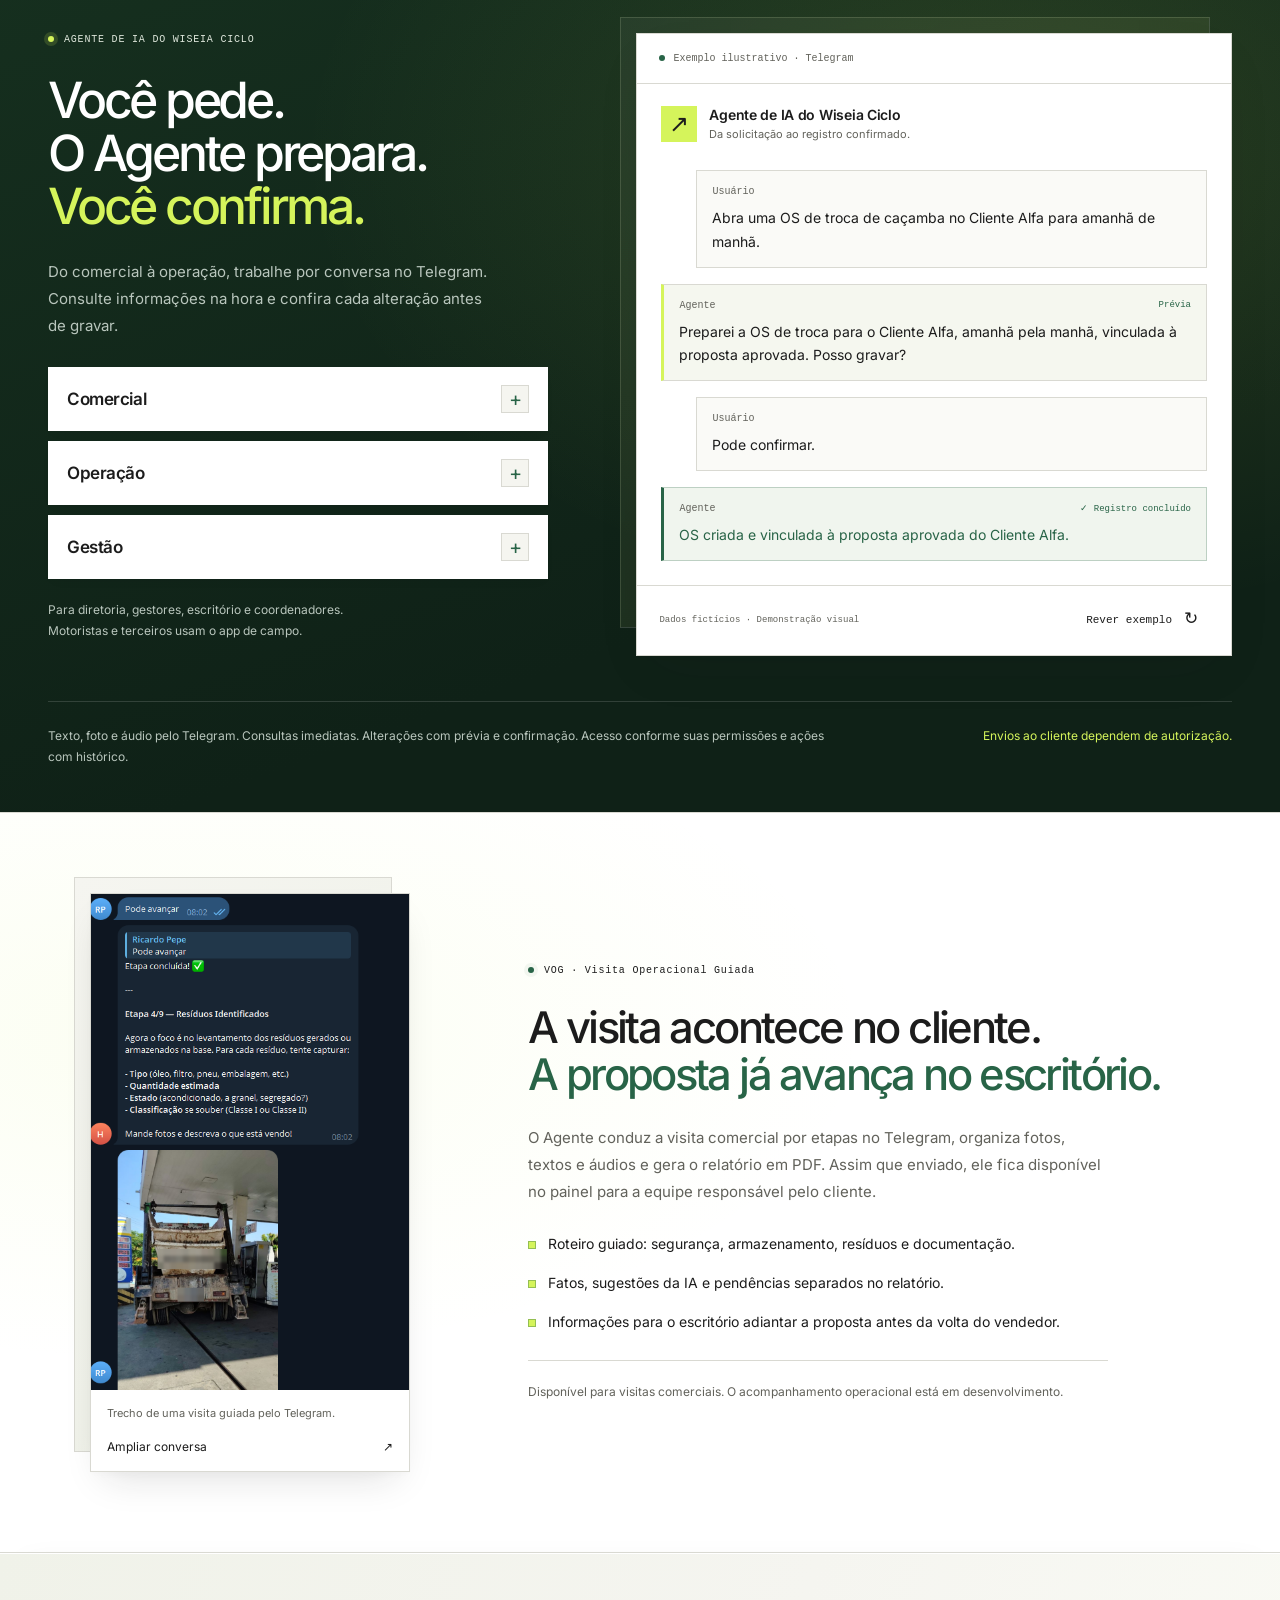
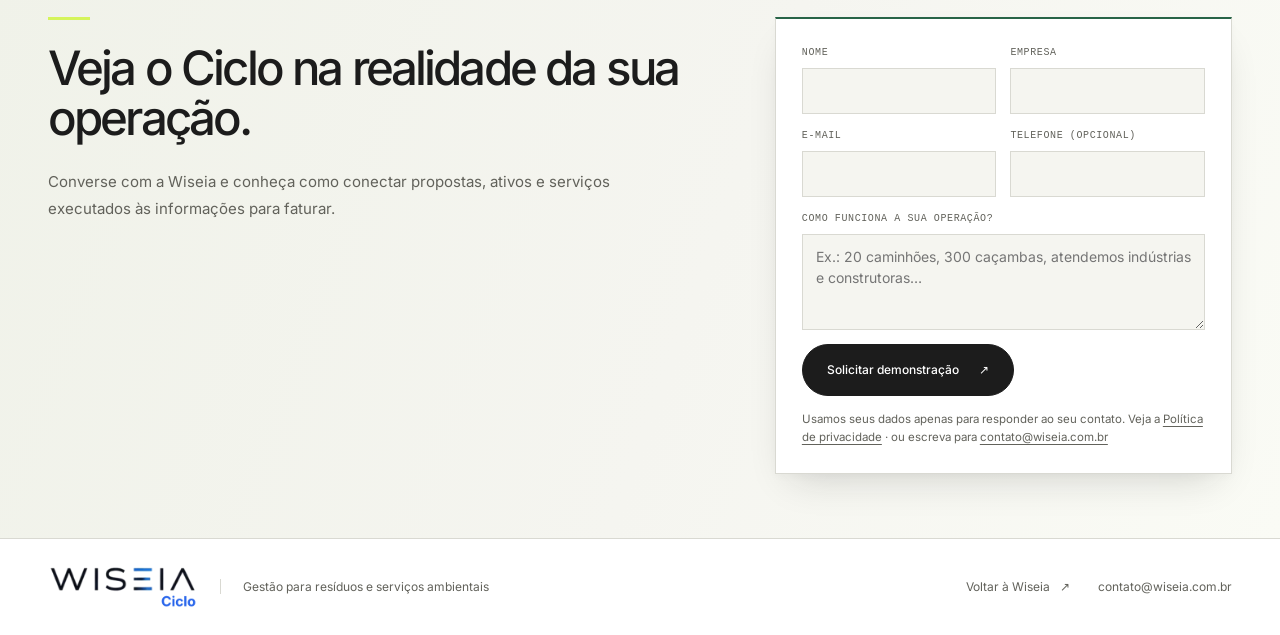
==== commit 7a181af6: "Ciclo: horário das confirmações, km/hodômetro, CAC-302/305, foto do Telegram sem telefone e placa, t" ====
--- a/ciclo/index.html
+++ b/ciclo/index.html
@@ -54,8 +54,8 @@
           <div class="swap-video" data-swap-video>
             <video src="assets/retirada-cacamba.mp4?v=2" poster="assets/retirada-cacamba-poster.jpg" muted loop playsinline autoplay preload="auto" aria-label="Simulação em vídeo: os braços do caminhão poliguindaste colocam a caçamba cheia de entulho sobre a carroceria, o caminhão sai e, em seguida, uma caçamba vazia aparece instalada no cliente."></video>
             <span class="swap-vtag vtag-os" aria-hidden="true"><i></i>OS-10064 · retirada de caçamba</span>
-            <span class="swap-vtag vtag-ok" aria-hidden="true">✓ CAC-07 retirada · 09:14</span>
-            <span class="swap-vtag vtag-ok vtag-in" aria-hidden="true">✓ CAC-12 instalada · 09:20</span>
+            <span class="swap-vtag vtag-ok" aria-hidden="true">✓ CAC-302 retirada · 09:14</span>
+            <span class="swap-vtag vtag-ok vtag-in" aria-hidden="true">✓ CAC-305 instalada · 09:20</span>
           </div>
           <svg class="swap-scene" viewBox="0 0 640 380" role="img" aria-labelledby="swap-title">
             <title id="swap-title">Ilustração animada: um caminhão poliguindaste chega com uma caçamba vazia, a caçamba vazia sobe e gira no ar, a caçamba cheia do cliente sobe sem inclinar e é colocada no caminhão, a vazia fica instalada no Cliente Alfa e o caminhão leva a cheia para a base.</title>
@@ -151,7 +151,7 @@
             <g class="cac cac-g">
               <use href="#cac-load" class="cac-mound" transform="translate(405 244)"/>
               <use href="#cac-body" transform="translate(405 244)"/>
-              <text class="cac-id" x="470" y="282">CAC-07</text>
+              <text class="cac-id" x="470" y="282">CAC-302</text>
             </g>
 
             <!-- caminhão poliguindaste: chassi, cabine e rodas -->
@@ -228,7 +228,7 @@
             <g class="cac cac-t">
               <use href="#cac-load" class="cac-mound" transform="translate(105 178)"/>
               <use href="#cac-body" transform="translate(105 178)"/>
-              <text class="cac-id" x="170" y="216">CAC-12</text>
+              <text class="cac-id" x="170" y="216">CAC-305</text>
             </g>
 
             <!-- braços do poliguindaste: ficam por fora da caçamba -->
@@ -252,10 +252,10 @@
               <text x="28" y="19">OS-10064 · troca de caçamba</text>
             </g>
             <g class="swap-tag tag-ok" transform="translate(368 168)">
-              <rect width="204" height="30" rx="4"/><text x="14" y="19">✓ CAC-12 instalada · 09:14</text>
+              <rect width="204" height="30" rx="4"/><text x="14" y="19">✓ CAC-305 instalada · 09:14</text>
             </g>
             <g class="swap-tag tag-out" transform="translate(300 150)">
-              <rect width="214" height="30" rx="4"/><text x="14" y="19">CAC-07 retirada · rumo à base</text>
+              <rect width="214" height="30" rx="4"/><text x="14" y="19">CAC-302 retirada · rumo à base</text>
             </g>
           </svg>
         </figure>
@@ -329,7 +329,7 @@
             <aside class="operation-hermes" aria-labelledby="operation-hermes-title" data-operation-reveal>
               <h3 id="operation-hermes-title">Uma pergunta ao Agente.<br>Informação da sua operação.</h3>
               <p class="operation-example-label">Exemplos ilustrativos</p>
-              <ul class="operation-questions"><li>“Onde está a CAC-12?”</li><li>“Quais ativos estão no Cliente Alfa?”</li></ul>
+              <ul class="operation-questions"><li>“Onde está a CAC-305?”</li><li>“Quais ativos estão no Cliente Alfa?”</li></ul>
               <p class="operation-permissions">Consulte pelo Telegram, conforme suas permissões de acesso.</p>
             </aside>
         </div>
@@ -339,12 +339,12 @@
       <div class="wrap app-layout">
         <div class="app-copy" data-cx-reveal>
           <p class="eyebrow"><span aria-hidden="true"></span>APP DE CAMPO DO MOTORISTA</p>
-          <h2 id="app-title">O motorista segue o roteiro. <span>Etapa por etapa, no celular.</span></h2>
-          <p class="app-description">No celular, o motorista vê os serviços da viagem, avança etapa por etapa e registra o que aconteceu.</p>
+          <h2 id="app-title">O motorista segue o roteiro. <span>O escritório acompanha cada passo.</span></h2>
+          <p class="app-description">No celular, o motorista vê os serviços da viagem, avança etapa por etapa e registra o que aconteceu. Cada confirmação chega ao sistema com horário.</p>
           <ul class="app-points">
             <li>Roteiro passo a passo, da saída até a volta para a base.</li>
             <li>Check-in no cliente, chegada e confirmação de entrega.</li>
-            <li>Km rodados ao encerrar a viagem, com campo para foto do hodômetro.</li>
+            <li>O motorista digita o km e pode anexar a foto do hodômetro.</li>
             <li>Registro de problemas direto do campo.</li>
             <li>Resumo e prova de cada serviço concluído.</li>
           </ul>
@@ -410,12 +410,12 @@
       <div class="wrap vog-layout">
         <figure class="vog-figure" data-vog-reveal>
           <div class="vog-surface">
-            <a class="vog-preview" href="../assets/raw_files/wiseia-ciclo-vog-telegram.png" data-open-screen aria-haspopup="dialog" aria-controls="vog-dialog" aria-label="Ampliar conversa completa de uma visita guiada pelo Telegram">
-              <img src="assets/vog-telegram-previa.png" alt="Conversa real no Telegram: autorização para avançar, conclusão da etapa de armazenamento, orientações para registrar os resíduos identificados e foto enviada em campo." width="478" height="746" loading="lazy">
+            <a class="vog-preview" href="../assets/raw_files/wiseia-ciclo-vog-telegram.png?v=2" data-open-screen aria-haspopup="dialog" aria-controls="vog-dialog" aria-label="Ampliar conversa completa de uma visita guiada pelo Telegram">
+              <img src="assets/vog-telegram-previa.png?v=2" alt="Conversa de demonstração no Telegram: autorização para avançar, conclusão da etapa de armazenamento, orientações para registrar os resíduos identificados e foto enviada em campo." width="478" height="746" loading="lazy">
               <span class="vog-zoom" aria-hidden="true">Ampliar conversa ↗</span>
             </a>
             <figcaption>Trecho de uma visita guiada pelo Telegram.</figcaption>
-            <a class="vog-enlarge" href="../assets/raw_files/wiseia-ciclo-vog-telegram.png" data-open-screen aria-haspopup="dialog" aria-controls="vog-dialog">Ampliar conversa <span aria-hidden="true">↗</span></a>
+            <a class="vog-enlarge" href="../assets/raw_files/wiseia-ciclo-vog-telegram.png?v=2" data-open-screen aria-haspopup="dialog" aria-controls="vog-dialog">Ampliar conversa <span aria-hidden="true">↗</span></a>
           </div>
         </figure>
         <div class="vog-copy" data-vog-reveal>
@@ -487,8 +487,8 @@
       <h2 id="vog-dialog-title">Visita guiada pelo Telegram · Conversa completa</h2>
       <button type="button" class="dialog-close" autofocus>Fechar <span aria-hidden="true">×</span></button>
     </div>
-    <div class="vog-full-scroll" tabindex="0" role="region" aria-label="Captura completa da conversa real. Role para ler todo o conteúdo.">
-      <img src="../assets/raw_files/wiseia-ciclo-vog-telegram.png" alt="Captura completa da visita guiada no Telegram, com resumo dos registros da área de armazenamento, autorização para avançar, próxima etapa sobre resíduos e uma foto enviada durante a visita." width="478" height="1067">
+    <div class="vog-full-scroll" tabindex="0" role="region" aria-label="Captura completa da conversa de demonstração. Role para ler todo o conteúdo.">
+      <img src="../assets/raw_files/wiseia-ciclo-vog-telegram.png?v=2" alt="Captura completa da visita guiada no Telegram, com resumo dos registros da área de armazenamento, autorização para avançar, próxima etapa sobre resíduos e uma foto enviada durante a visita." width="478" height="1067">
     </div>
   </dialog>
   <dialog id="receiving-dialog" aria-labelledby="receiving-dialog-title">
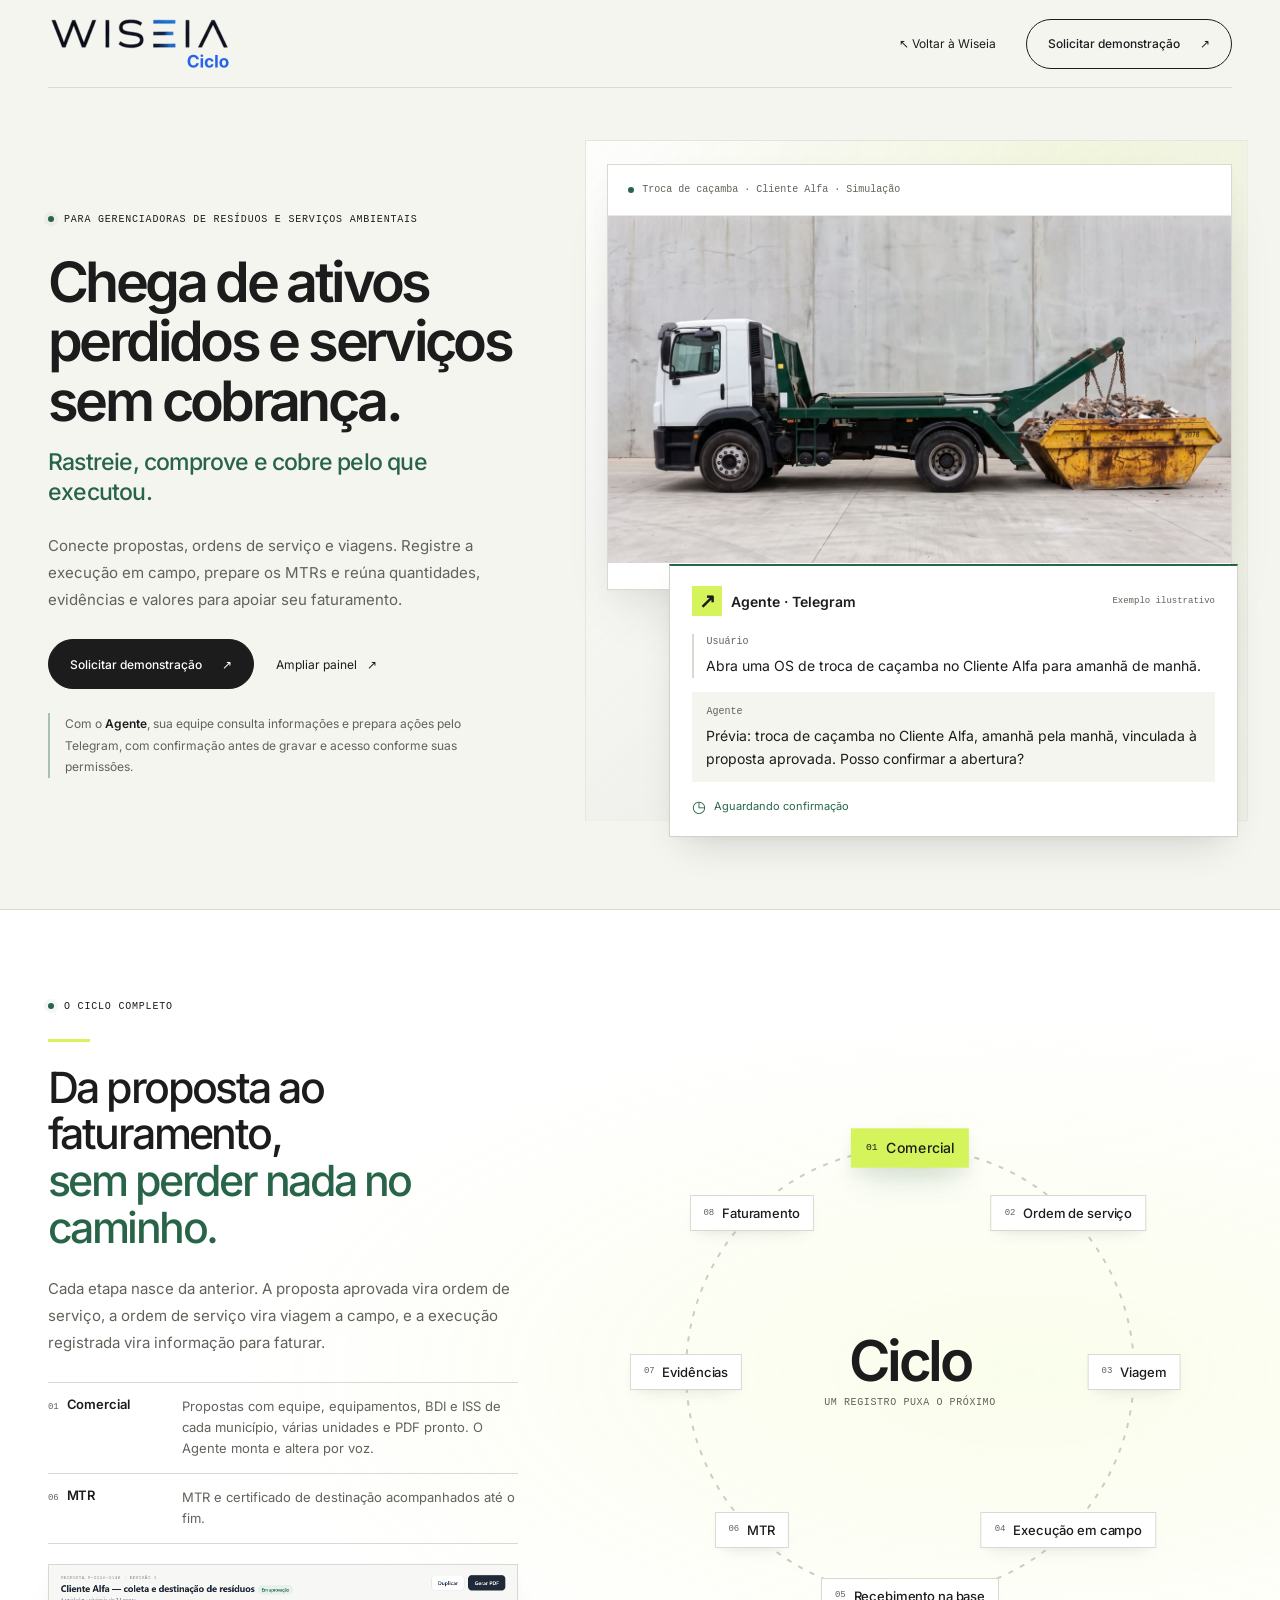
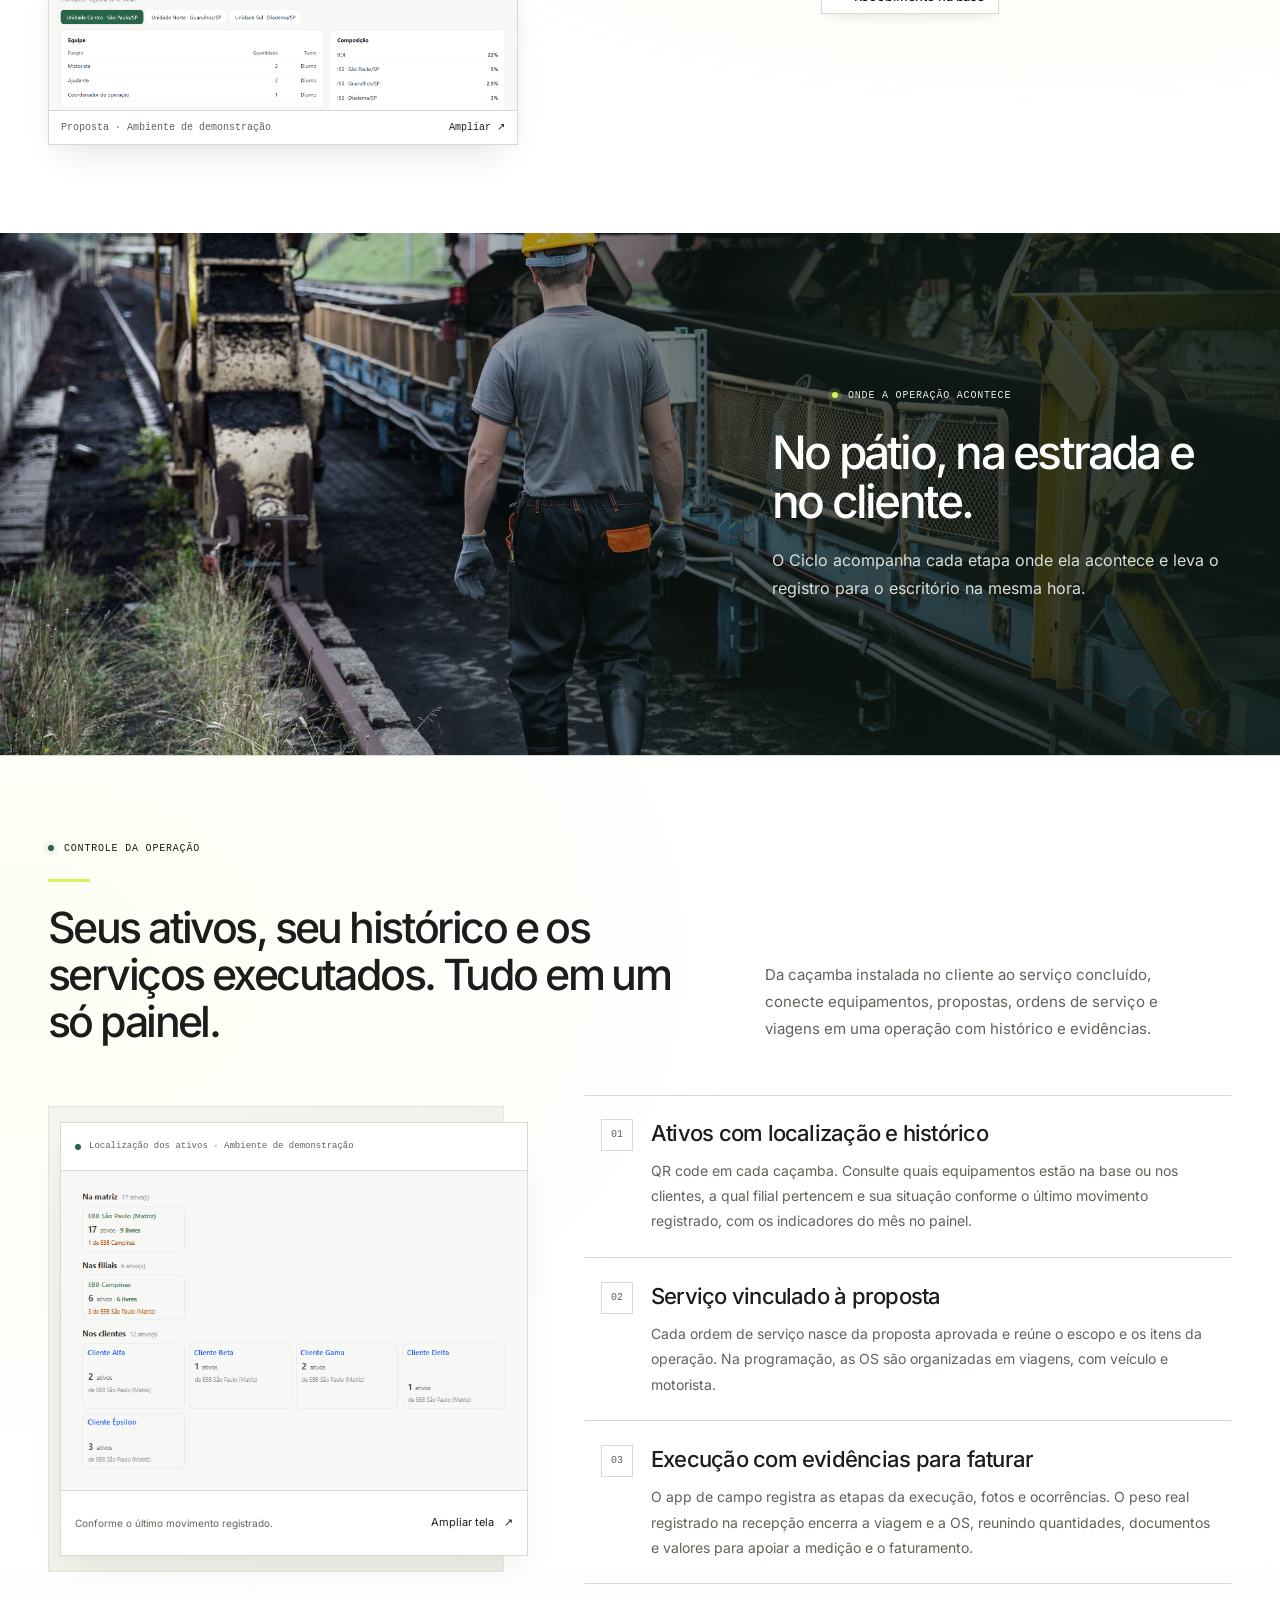
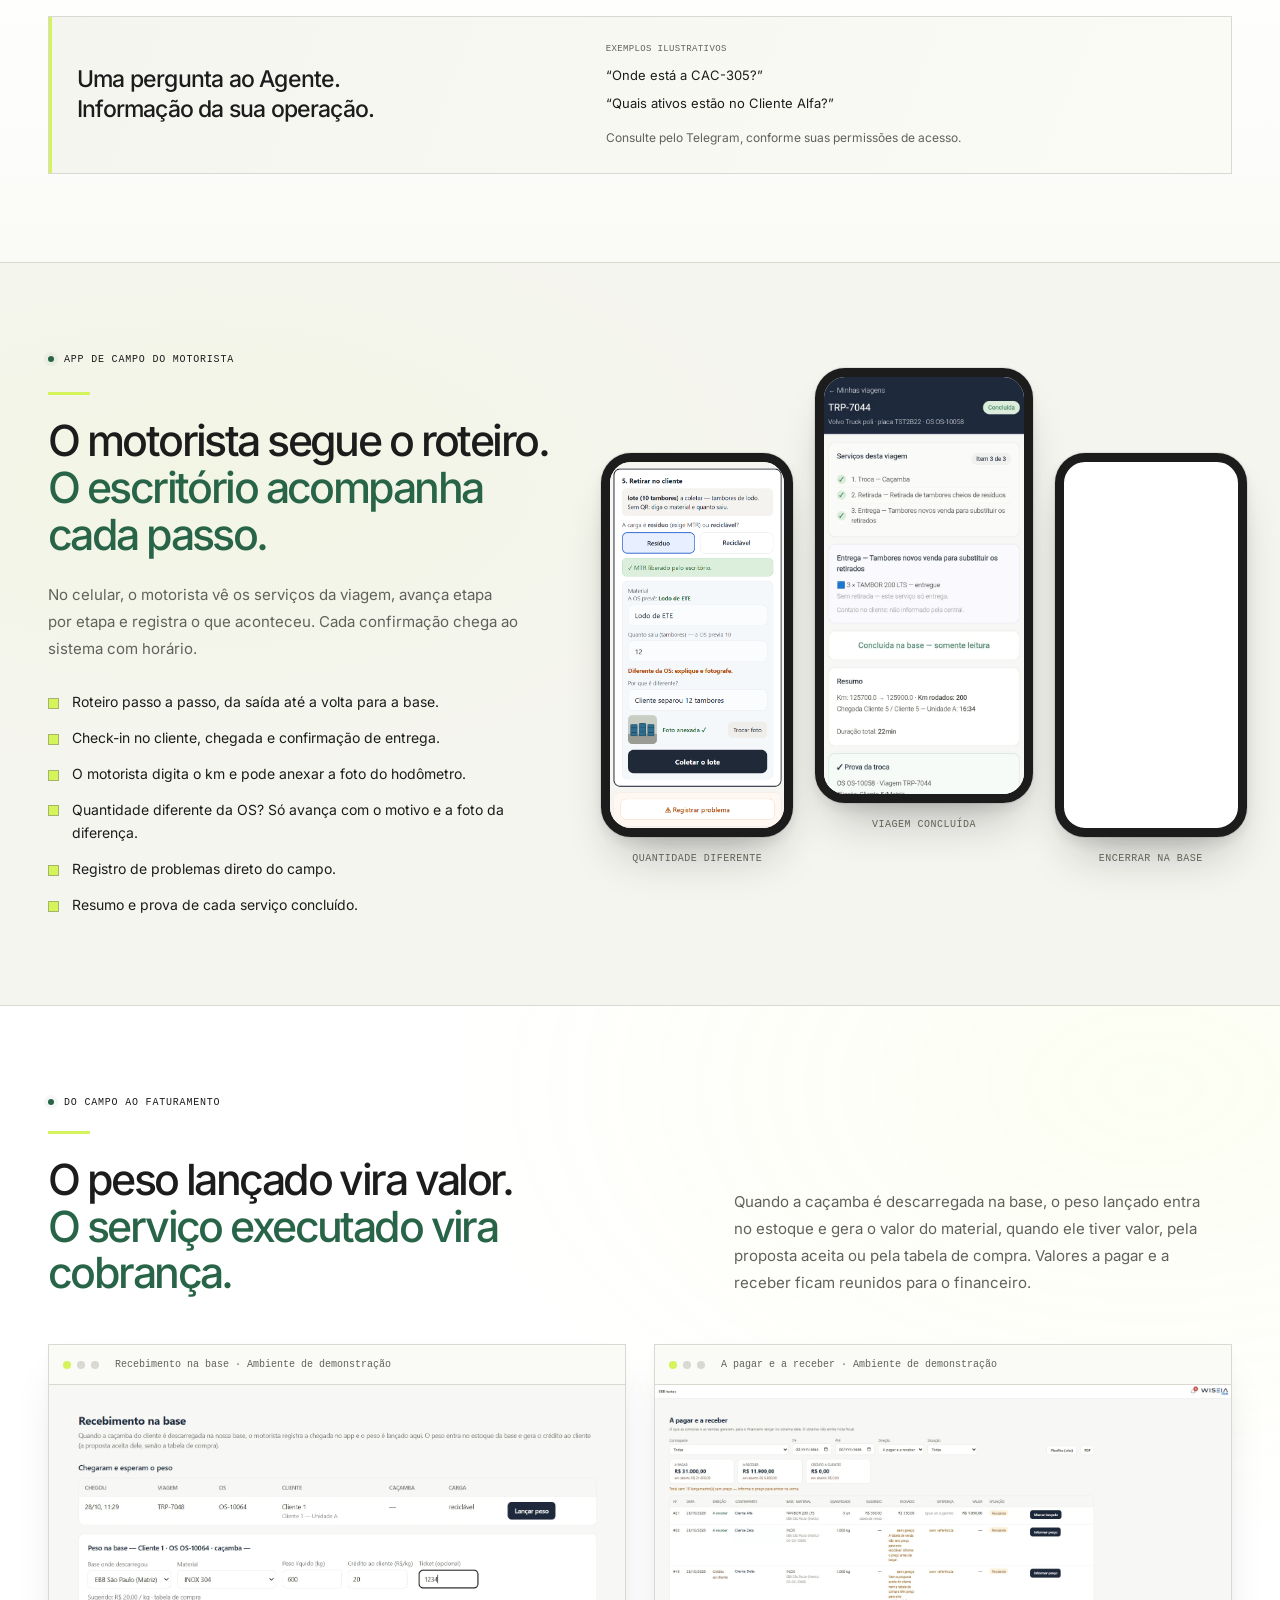
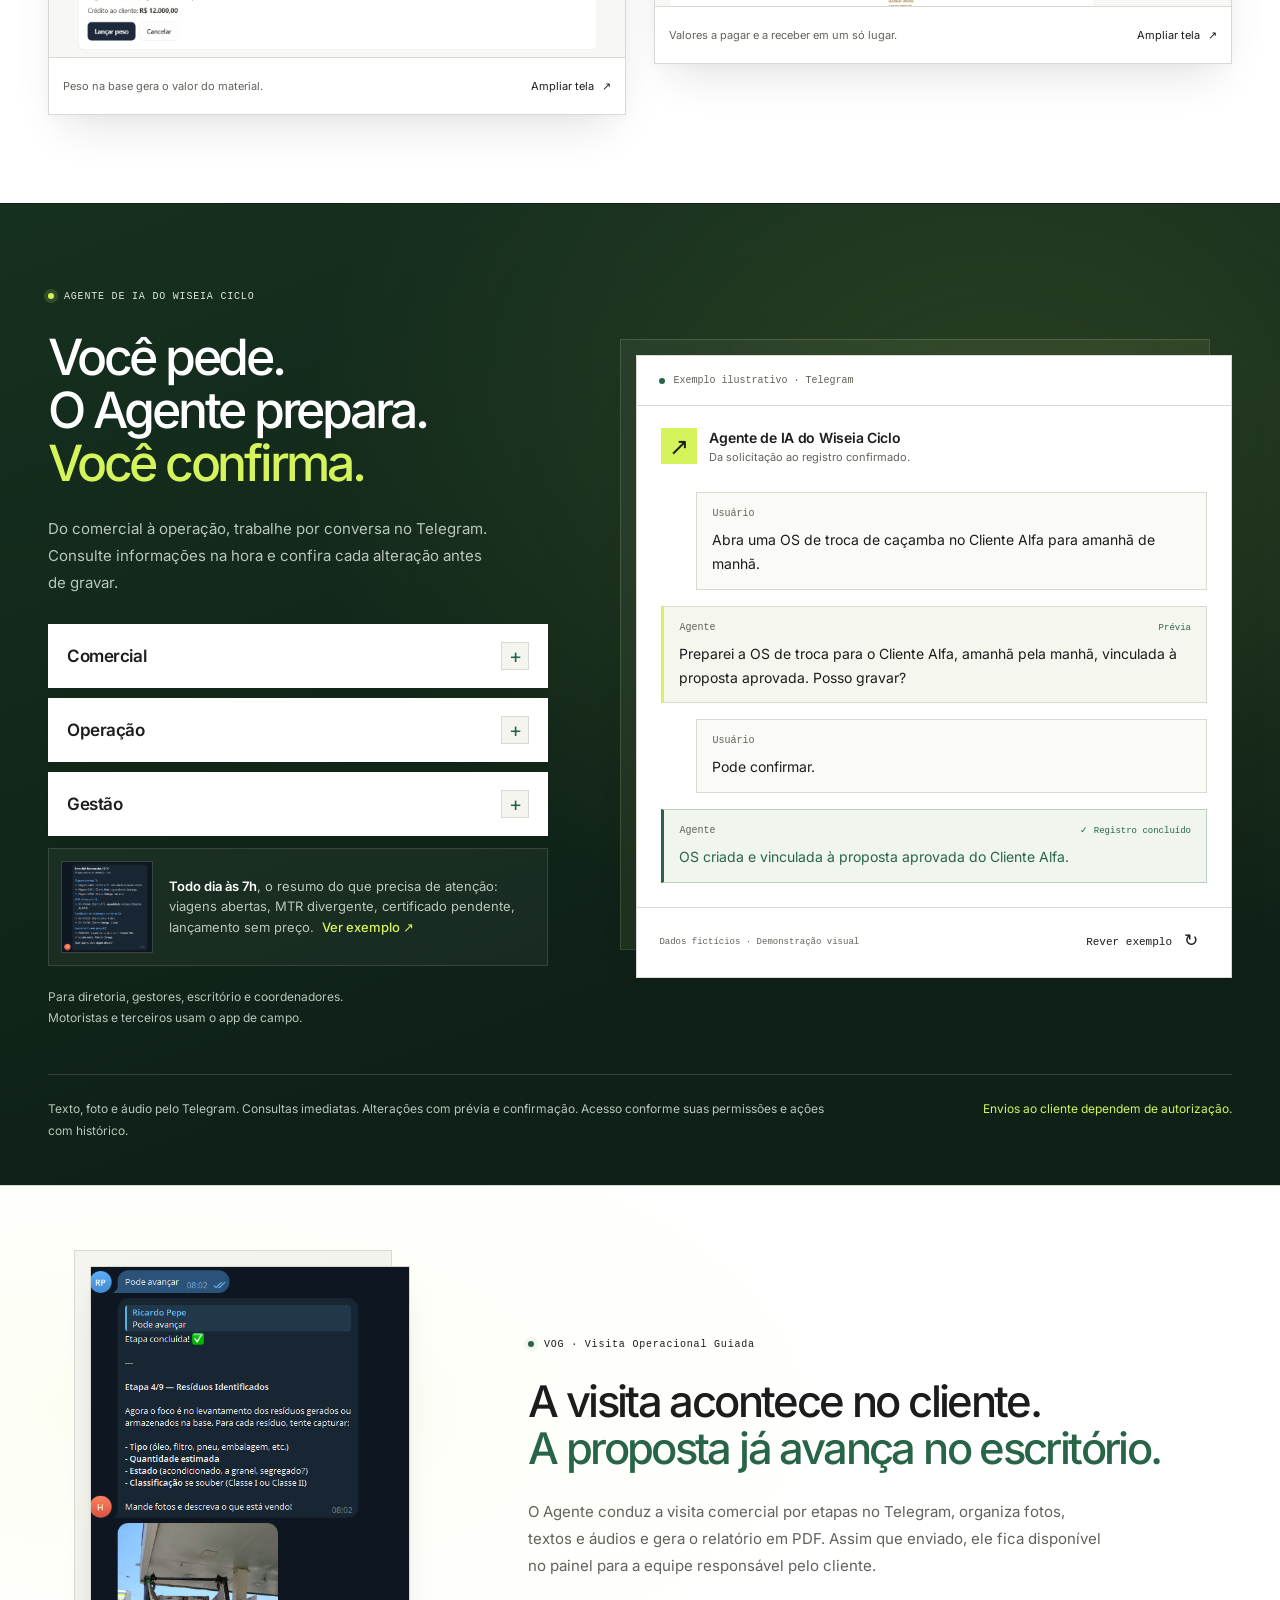
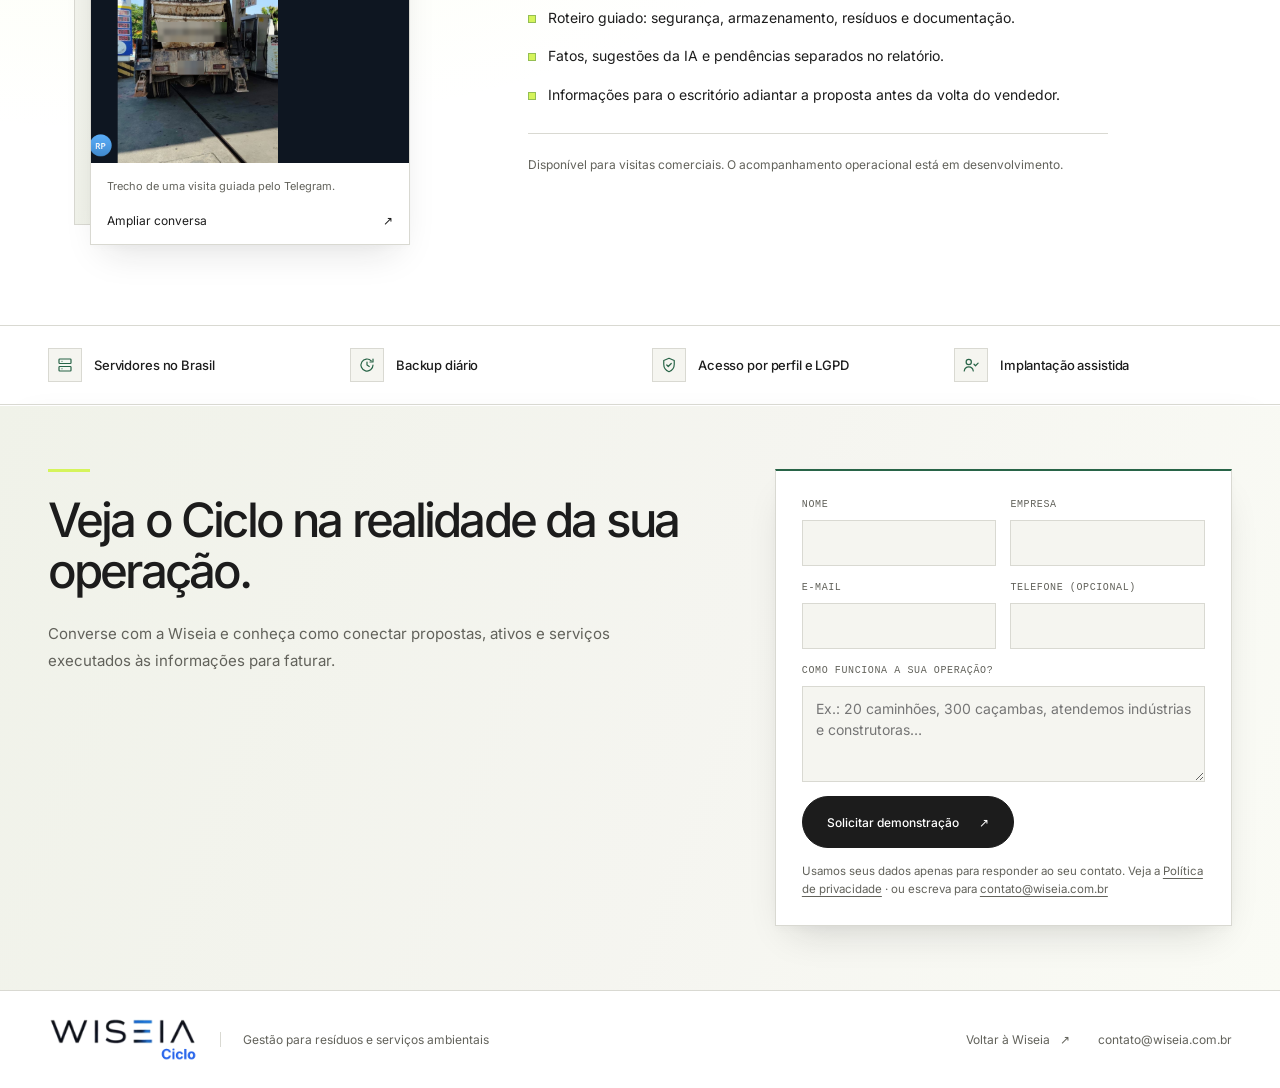
==== commit 822209ef: "Ciclo: proposta e MTR no ciclo, quantidade diferente no app, resumo das 7h, QR e indicadores, faixa " ====
--- a/ciclo/index.html
+++ b/ciclo/index.html
@@ -21,7 +21,7 @@
   <meta property="og:image:height" content="630">
   <meta property="og:image:alt" content="WISEIA Ciclo: chega de ativos perdidos e serviços sem cobrança.">
   <meta name="twitter:card" content="summary_large_image">
-  <link rel="stylesheet" href="ciclo.css?v=6">
+  <link rel="stylesheet" href="ciclo.css?v=7">
 </head>
 <body>
   <a class="skip" href="#conteudo">Pular para o conteúdo</a>
@@ -274,6 +274,11 @@
           <p class="eyebrow"><span aria-hidden="true"></span>O CICLO COMPLETO</p>
           <h2 id="cycle-title">Da proposta ao faturamento, <span>sem perder nada no caminho.</span></h2>
           <p class="cycle-description">Cada etapa nasce da anterior. A proposta aprovada vira ordem de serviço, a ordem de serviço vira viagem a campo, e a execução registrada vira informação para faturar.</p>
+          <dl class="cycle-notes">
+            <div><dt><span>01</span>Comercial</dt><dd>Propostas com equipe, equipamentos, BDI e ISS de cada município, várias unidades e PDF pronto. O Agente monta e altera por voz.</dd></div>
+            <div><dt><span>06</span>MTR</dt><dd>MTR e certificado de destinação acompanhados até o fim.</dd></div>
+          </dl>
+          <a class="cycle-shot" href="assets/proposta-comercial.png" data-open-screen aria-haspopup="dialog" aria-controls="proposal-dialog" aria-label="Ampliar tela de proposta comercial"><img src="assets/proposta-comercial.png" alt="Proposta do Cliente Alfa com três unidades, equipe, equipamentos, BDI e ISS de cada município, botão Gerar PDF e uma alteração feita pelo Agente por áudio." width="1800" height="885" loading="lazy" decoding="async"><span>Proposta · Ambiente de demonstração <b>Ampliar ↗</b></span></a>
         </div>
         <div class="cycle-visual" data-cycle data-cx-reveal>
           <svg class="cycle-ring" viewBox="0 0 100 100" aria-hidden="true"><circle cx="50" cy="50" r="40"/></svg>
@@ -321,7 +326,7 @@
           </figure>
           <div class="operation-details">
             <ol class="operation-blocks">
-              <li data-operation-reveal><span class="operation-number" aria-hidden="true">01</span><div><h3>Ativos com localização e histórico</h3><p>Consulte quais equipamentos estão na base ou nos clientes, a qual filial pertencem e sua situação conforme o último movimento registrado.</p></div></li>
+              <li data-operation-reveal><span class="operation-number" aria-hidden="true">01</span><div><h3>Ativos com localização e histórico</h3><p>QR code em cada caçamba. Consulte quais equipamentos estão na base ou nos clientes, a qual filial pertencem e sua situação conforme o último movimento registrado, com os indicadores do mês no painel.</p></div></li>
               <li data-operation-reveal><span class="operation-number" aria-hidden="true">02</span><div><h3>Serviço vinculado à proposta</h3><p>Cada ordem de serviço nasce da proposta aprovada e reúne o escopo e os itens da operação. Na programação, as OS são organizadas em viagens, com veículo e motorista.</p></div></li>
               <li data-operation-reveal><span class="operation-number" aria-hidden="true">03</span><div><h3>Execução com evidências para faturar</h3><p>O app de campo registra as etapas da execução, fotos e ocorrências. O peso real registrado na recepção encerra a viagem e a OS, reunindo quantidades, documentos e valores para apoiar a medição e o faturamento.</p></div></li>
             </ol>
@@ -345,12 +350,13 @@
             <li>Roteiro passo a passo, da saída até a volta para a base.</li>
             <li>Check-in no cliente, chegada e confirmação de entrega.</li>
             <li>O motorista digita o km e pode anexar a foto do hodômetro.</li>
+            <li>Quantidade diferente da OS? Só avança com o motivo e a foto da diferença.</li>
             <li>Registro de problemas direto do campo.</li>
             <li>Resumo e prova de cada serviço concluído.</li>
           </ul>
         </div>
         <div class="app-phones" data-cx-reveal>
-          <figure class="phone phone-left"><div class="phone-screen"><img src="assets/app-descarga.webp" alt="App do motorista: roteiro em 7 de 9 etapas e botão Confirmar descarga do lote de INOX 304." width="610" height="1222" loading="lazy" decoding="async"></div><figcaption>Roteiro e descarga</figcaption></figure>
+          <figure class="phone phone-left"><div class="phone-screen"><img src="assets/app-quantidade-diferente.png" alt="App do motorista: a OS previa 10 tambores e saíram 12; o motorista escreve o motivo, anexa a foto da diferença e só então pode coletar o lote." width="610" height="1222" loading="lazy" decoding="async"></div><figcaption>Quantidade diferente</figcaption></figure>
           <figure class="phone phone-center"><div class="phone-screen"><img src="assets/app-viagem-concluida.webp" alt="App do motorista: viagem concluída com três serviços confirmados, resumo de quilometragem e prova da troca." width="610" height="1222" loading="lazy" decoding="async"></div><figcaption>Viagem concluída</figcaption></figure>
           <figure class="phone phone-right"><div class="phone-screen"><img src="assets/app-encerrar-viagem.webp" alt="App do motorista: encerrar viagem na base com km final do hodômetro, foto do hodômetro e escolha do pátio." width="610" height="1222" loading="lazy" decoding="async"></div><figcaption>Encerrar na base</figcaption></figure>
         </div>
@@ -388,6 +394,7 @@
             <details><summary><span class="agent-capability-title">Operação</span><span class="agent-expand" aria-hidden="true">+</span></summary><p>Abertura e edição de OS, organização de viagens, verificação de conflitos, apontamentos e consultas de ativos, estoques e pendências de MTR e CDF. Preparação e acompanhamento de MTR, com CDF vinculado à OS.</p><p class="agent-note">A emissão oficial do MTR é concluída pelo usuário no SIGOR/SINIR.</p></details>
             <details><summary><span class="agent-capability-title">Gestão</span><span class="agent-expand" aria-hidden="true">+</span></summary><p>Resumo da manhã nos dias úteis e consulta de valores e pendências que apoiam o trabalho do financeiro.</p></details>
           </div>
+          <a class="agent-brief" href="assets/agente-resumo-manha.png" data-open-screen aria-haspopup="dialog" aria-controls="brief-dialog" aria-label="Ampliar resumo das 7h no Telegram"><img src="assets/agente-resumo-manha.png" alt="" width="956" height="964" loading="lazy" decoding="async"><span><strong>Todo dia às 7h</strong>, o resumo do que precisa de atenção: viagens abertas, MTR divergente, certificado pendente, lançamento sem preço. <b>Ver exemplo ↗</b></span></a>
           <p class="agent-audience">Para diretoria, gestores, escritório e coordenadores.<br>Motoristas e terceiros usam o app de campo.</p>
         </div>
         <figure class="agent-demo" aria-labelledby="agent-demo-title">
@@ -431,6 +438,14 @@
         </div>
       </div>
     </section>
+    <section class="trust-band" aria-label="Infraestrutura e implantação">
+      <ul class="wrap trust-list">
+        <li><svg viewBox="0 0 24 24" aria-hidden="true"><rect x="4" y="4" width="16" height="6" rx="1"/><rect x="4" y="14" width="16" height="6" rx="1"/><path d="M8 7h.01M8 17h.01"/></svg>Servidores no Brasil</li>
+        <li><svg viewBox="0 0 24 24" aria-hidden="true"><path d="M20 12a8 8 0 1 1-2.3-5.6"/><path d="M20 4v4h-4"/><path d="M12 8v4l3 2"/></svg>Backup diário</li>
+        <li><svg viewBox="0 0 24 24" aria-hidden="true"><path d="M12 3l7 3v5c0 4.5-3 8.3-7 10-4-1.7-7-5.5-7-10V6z"/><path d="M9 12l2 2 4-4"/></svg>Acesso por perfil e LGPD</li>
+        <li><svg viewBox="0 0 24 24" aria-hidden="true"><circle cx="9" cy="8" r="3.5"/><path d="M3 20c.5-3.5 3-5.5 6-5.5s5.5 2 6 5.5"/><path d="M16 11l2 2 3.5-3.5"/></svg>Implantação assistida</li>
+      </ul>
+    </section>
     <section class="closing" aria-labelledby="closing-title">
       <div class="wrap closing-layout">
         <div class="closing-copy">
@@ -491,6 +506,24 @@
       <img src="../assets/raw_files/wiseia-ciclo-vog-telegram.png?v=2" alt="Captura completa da visita guiada no Telegram, com resumo dos registros da área de armazenamento, autorização para avançar, próxima etapa sobre resíduos e uma foto enviada durante a visita." width="478" height="1067">
     </div>
   </dialog>
+  <dialog id="proposal-dialog" aria-labelledby="proposal-dialog-title">
+    <div class="dialog-header">
+      <h2 id="proposal-dialog-title">Proposta comercial · Ambiente de demonstração</h2>
+      <button type="button" class="dialog-close" autofocus>Fechar <span aria-hidden="true">×</span></button>
+    </div>
+    <div class="panel-scroll" tabindex="0" role="region" aria-label="Tela completa de proposta comercial. Role para explorar a imagem.">
+      <img src="assets/proposta-comercial.png" alt="Proposta do Cliente Alfa com três unidades, equipe, equipamentos, BDI e ISS de cada município." width="1800" height="885" loading="lazy">
+    </div>
+  </dialog>
+  <dialog id="brief-dialog" aria-labelledby="brief-dialog-title">
+    <div class="dialog-header">
+      <h2 id="brief-dialog-title">Resumo das 7h no Telegram · Exemplo ilustrativo</h2>
+      <button type="button" class="dialog-close" autofocus>Fechar <span aria-hidden="true">×</span></button>
+    </div>
+    <div class="vog-full-scroll" tabindex="0" role="region" aria-label="Resumo da manhã enviado pelo Agente. Role para ler todo o conteúdo.">
+      <img src="assets/agente-resumo-manha.png" alt="Mensagem do Agente às 7h com viagens abertas, MTR divergente, certificados de destinação pendentes e lançamentos sem preço dos clientes Alfa, Beta e Omega." width="956" height="964">
+    </div>
+  </dialog>
   <dialog id="receiving-dialog" aria-labelledby="receiving-dialog-title">
     <div class="dialog-header">
       <h2 id="receiving-dialog-title">Recebimento na base · Ambiente de demonstração</h2>
@@ -509,8 +542,8 @@
       <img src="assets/wiseia-ciclo-apoio-financeiro.png?v=2" alt="Tela completa de contas a pagar e a receber com totais e lançamentos." width="1766" height="938" loading="lazy">
     </div>
   </dialog>
-  <script src="ciclo.js?v=6" defer></script>
-  <script src="ciclo-extra.js?v=6" defer></script>
+  <script src="ciclo.js?v=7" defer></script>
+  <script src="ciclo-extra.js?v=7" defer></script>
 <!-- Cloudflare Web Analytics --><script type='module' src='https://static.cloudflareinsights.com/beacon.min.js' data-cf-beacon='{"token": "6eb1d3464fc44dba87d9fbd7f056f14d"}'></script><!-- End Cloudflare Web Analytics -->
 </body>
 </html>
--- a/ciclo/ciclo.css
+++ b/ciclo/ciclo.css
@@ -335,3 +335,28 @@
 .closing-layout{align-items:start}
 @media(max-width:900px){.cx-form{justify-self:stretch}}
 @media(max-width:480px){.cx-form{padding:20px 16px}.cx-form-row{grid-template-columns:1fr}.cx-form-foot .button{width:100%}}
+
+/* Rodada 3: notas do ciclo, captura da proposta, resumo das 7h e faixa de confiança */
+.cycle-notes{margin:26px 0 0;max-width:470px;border-top:1px solid var(--line)}
+.cycle-notes>div{display:grid;grid-template-columns:120px minmax(0,1fr);gap:14px;padding:13px 0;border-bottom:1px solid var(--line)}
+.cycle-notes dt{display:flex;gap:8px;align-items:baseline;font-size:13px;font-weight:600;letter-spacing:-.01em}
+.cycle-notes dt span{font:9px/1 'Courier New',monospace;color:var(--muted);font-weight:400}
+.cycle-notes dd{margin:0;font-size:13px;line-height:1.65;color:var(--muted)}
+.cycle-shot{display:block;margin-top:20px;max-width:470px;background:#fff;border:1px solid var(--line);box-shadow:0 3px 8px #1c1c1c05,0 18px 36px -16px #1c1c1c26;transition:translate .4s var(--ease),border-color .35s}
+.cycle-shot img{display:block;width:100%;height:auto;aspect-ratio:1800/560;object-fit:cover;object-position:top left}
+.cycle-shot span{display:flex;justify-content:space-between;gap:12px;padding:9px 12px;border-top:1px solid var(--line);font:10px/1.5 'Courier New',monospace;color:var(--muted)}
+.cycle-shot b{font-weight:400;color:var(--ink);white-space:nowrap}
+.agent-brief{display:grid;grid-template-columns:92px minmax(0,1fr);gap:16px;align-items:center;margin-top:12px;padding:12px;border:1px solid #ffffff1f;background:#ffffff0a;color:#b9c6bd;font-size:13px;line-height:1.6;transition:translate .4s var(--ease),border-color .35s,background-color .35s}
+.agent-brief img{display:block;width:92px;height:92px;object-fit:cover;object-position:top left;border:1px solid #ffffff1f}
+.agent-brief strong{color:#fff;font-weight:600}
+.agent-brief b{display:inline-block;margin-left:4px;font-weight:500;color:var(--acid);white-space:nowrap}
+@media(hover:hover) and (pointer:fine){.cycle-shot:hover{translate:0 -3px;border-color:#a4b56b}.agent-brief:hover{translate:0 -3px;border-color:#d5f45b66;background:#ffffff12}}
+#brief-dialog{width:min(570px,96vw)}
+#proposal-dialog .panel-scroll img{min-width:1000px}
+.trust-band{border-top:1px solid var(--line);background:#fff;padding:22px 0}
+.trust-list{max-width:1240px;list-style:none;margin-block:0;padding:0;display:grid;grid-template-columns:repeat(4,minmax(0,1fr));gap:16px 24px}
+.trust-list li{display:flex;align-items:center;gap:12px;font-size:13px;font-weight:500;letter-spacing:-.01em}
+.trust-list svg{flex-shrink:0;width:34px;height:34px;padding:7px;border:1px solid var(--line);background:var(--paper);fill:none;stroke:var(--green);stroke-width:1.6;stroke-linecap:round;stroke-linejoin:round}
+@media(max-width:900px){.trust-list{grid-template-columns:repeat(2,minmax(0,1fr))}}
+@media(max-width:480px){.cycle-notes>div{grid-template-columns:1fr;gap:4px}.agent-brief{grid-template-columns:72px minmax(0,1fr);gap:12px}.agent-brief img{width:72px;height:72px}.trust-list{gap:14px 12px}.trust-list li{font-size:12px;gap:9px}.trust-list svg{width:30px;height:30px;padding:6px}}
+@media(prefers-reduced-motion:reduce){.cycle-shot:hover,.agent-brief:hover{translate:none}}
